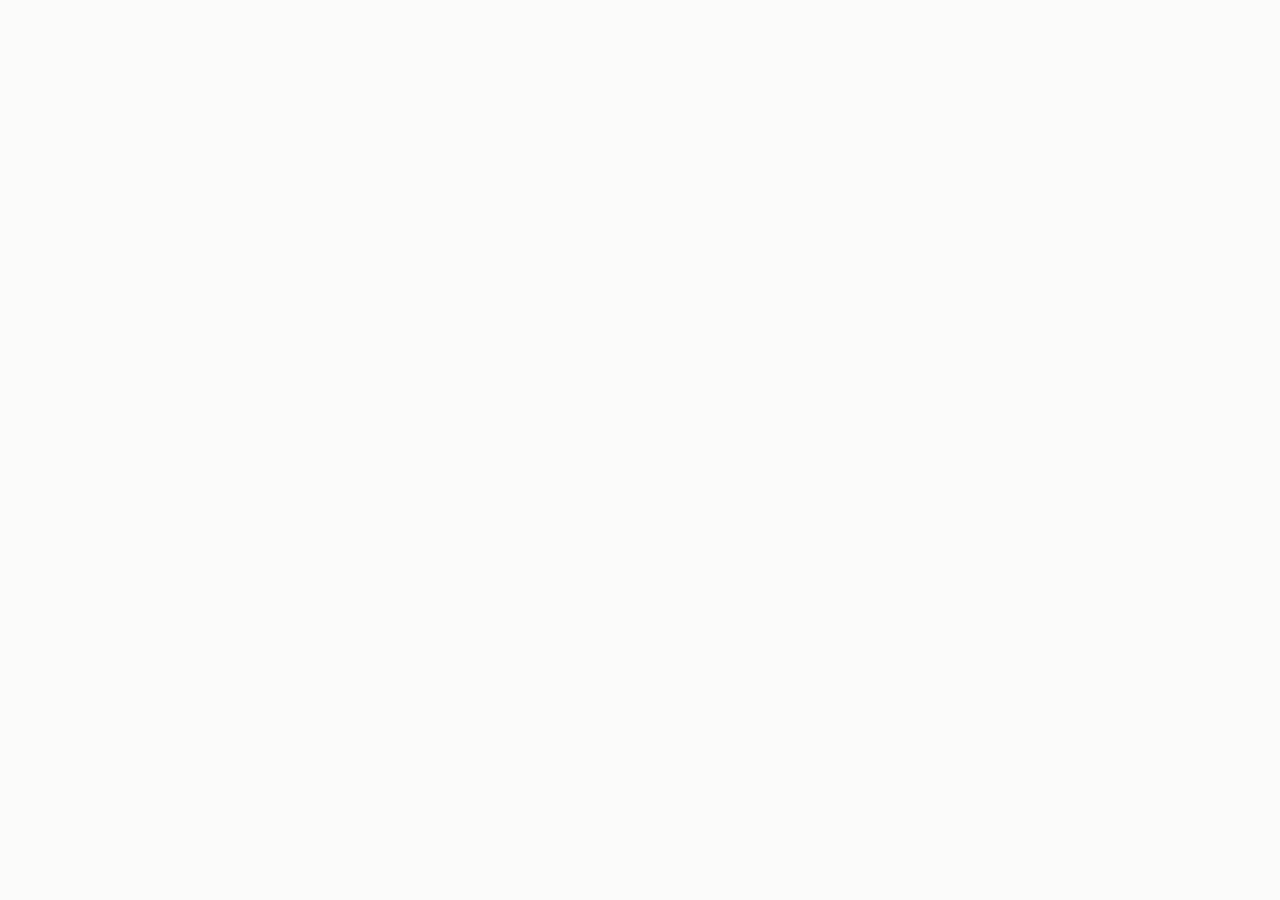
==== work/justride.html @ 70ad72e1 "Add files via upload" ====
<!doctype html>
<html lang="en">
<head>
  <meta charset="utf-8">
  <meta name="viewport" content="width=device-width, initial-scale=1">
  <title>Justride — Case Study · Lander Arregi</title>
  <meta name="description" content="Unifying ticketing, validation and payment flows for a global mobility platform serving 100+ transit agencies.">

  <script>
    (function () {
      var STORAGE_KEY = 'lp-theme';
      var pref = localStorage.getItem(STORAGE_KEY) || 'light';
      if (pref !== 'dark' && pref !== 'light') pref = 'light';
      document.documentElement.setAttribute('data-theme', pref);
      document.documentElement.setAttribute('data-theme-pref', pref);
      window.__applyTheme = function (p) {
        document.documentElement.setAttribute('data-theme', p === 'dark' ? 'dark' : 'light');
        document.documentElement.setAttribute('data-theme-pref', p);
      };
    })();
  </script>

  <link rel="stylesheet" href="../tokens.css">
  <link rel="stylesheet" href="../styles.css">
  <link rel="stylesheet" href="case-study.css">

  <script src="https://unpkg.com/react@18.3.1/umd/react.development.js" integrity="sha384-hD6/rw4ppMLGNu3tX5cjIb+uRZ7UkRJ6BPkLpg4hAu/6onKUg4lLsHAs9EBPT82L" crossorigin="anonymous"></script>
  <script src="https://unpkg.com/react-dom@18.3.1/umd/react-dom.development.js" integrity="sha384-u6aeetuaXnQ38mYT8rp6sbXaQe3NL9t+IBXmnYxwkUI2Hw4bsp2Wvmx4yRQF1uAm" crossorigin="anonymous"></script>
  <script src="https://unpkg.com/@babel/standalone@7.29.0/babel.min.js" integrity="sha384-m08KidiNqLdpJqLq95G/LEi8Qvjl/xUYll3QILypMoQ65QorJ9Lvtp2RXYGBFj1y" crossorigin="anonymous"></script>
</head>
<body>
  <div id="root"></div>

  <script type="text/babel" src="../Chrome.jsx"></script>
  <script type="text/babel" src="case-study.jsx"></script>

  <script type="text/babel" data-presets="react">
    function App() {
      const [themePref, setThemePref] = React.useState(() => {
        const v = localStorage.getItem('lp-theme');
        return v === 'dark' ? 'dark' : 'light';
      });
      const onThemeChange = (pref) => {
        setThemePref(pref);
        localStorage.setItem('lp-theme', pref);
        window.__applyTheme(pref);
      };

      // Reveal-on-scroll
      React.useEffect(() => {
        const els = document.querySelectorAll('.lp-reveal');
        const io = new IntersectionObserver((entries) => {
          entries.forEach((e) => {
            if (e.isIntersecting) { e.target.classList.add('is-in'); io.unobserve(e.target); }
          });
        }, { threshold: 0.08, rootMargin: '0px 0px -60px 0px' });
        els.forEach((el) => io.observe(el));
        return () => io.disconnect();
      }, []);

      return (
        <>
          <Grain />
          <CaseNav theme={themePref} setTheme={onThemeChange} />
          <main>
            <CaseStudy />
          </main>
        </>
      );
    }

    ReactDOM.createRoot(document.getElementById('root')).render(<App />);
  </script>
</body>
</html>
---- tokens.css ----
/* ============================================================
   Lander Arregi — Design Tokens
   colors_and_type.css
   Source: reverse-engineered from larregi.framer.website
   ============================================================ */

/* Typography — Inter as Google Fonts substitute (see README §Type) */
@import url('https://fonts.googleapis.com/css2?family=Inter:wght@400;500;600;700;800&display=swap');

:root {
  /* -------- Color: base palette ---------------------------- */
  --bg:            #FBFBFA;
  --surface:       #FFFFFF;
  --surface-alt:   #F4F5F2;

  --mint:          #1FBF6C;   /* accent — vibrant emerald */
  --mint-soft:     #DFF6E8;
  --mint-ink:      #0E7A45;

  /* Icon-specific pairing — calmer sage badge + deeper green glyph */
  --icon-badge-bg:  #C2DDD0;
  --icon-badge-fg:  #406754;

  --fg:            #403D3D;   /* primary text */
  --fg-1:          #5A5757;
  --fg-2:          #7B7A7A;
  --fg-3:          #A3A3A3;

  --border:        #CACACA;
  --border-strong: #B3B3B3;

  /* -------- Color: semantic ------------------------------- */
  --color-bg:        var(--bg);
  --color-surface:   var(--surface);
  --color-text:      var(--fg);
  --color-text-muted:var(--fg-2);
  --color-text-soft: var(--fg-3);
  --color-accent:    var(--mint);
  --color-accent-ink:var(--mint-ink);
  --color-divider:   var(--border);

  /* -------- Type: family ---------------------------------- */
  --font-sans: 'Inter', system-ui, -apple-system, 'Segoe UI', Helvetica, Arial, sans-serif;
  --font-mono: ui-monospace, 'SF Mono', Menlo, Consolas, monospace;

  /* -------- Type: scale (px) ------------------------------ */
  --fs-display: 80px;
  --fs-h1:      52px;
  --fs-h2:      36px;
  --fs-h3:      22px;
  --fs-lead:    20px;
  --fs-body:    17px;
  --fs-meta:    14px;
  --fs-kicker:  12px;

  /* -------- Type: line-height + tracking ------------------ */
  --lh-display: 1.05;
  --lh-tight:   1.1;
  --lh-snug:    1.25;
  --lh-body:    1.55;
  --tr-display: -0.022em;
  --tr-h:       -0.015em;
  --tr-kicker:  0.12em;

  /* -------- Type: weight ---------------------------------- */
  --fw-regular: 400;
  --fw-medium:  500;
  --fw-semi:    600;
  --fw-bold:    700;
  --fw-black:   800;

  /* -------- Spacing --------------------------------------- */
  --space-1: 4px;
  --space-2: 8px;
  --space-3: 12px;
  --space-4: 16px;
  --space-5: 24px;
  --space-6: 32px;
  --space-7: 48px;
  --space-8: 64px;
  --space-9: 96px;
  --space-10: 128px;
  --space-11: 160px;

  /* -------- Radii ----------------------------------------- */
  --radius-sm:   6px;
  --radius-md:   12px;
  --radius-card: 16px;
  --radius-lg:   24px;
  --radius-pill: 9999px;

  /* -------- Shadows --------------------------------------- */
  --shadow-1:    0 1px 2px rgba(15, 18, 22, 0.04);
  --shadow-2:    0 8px 24px rgba(15, 18, 22, 0.06);
  --shadow-card: 0 12px 40px rgba(15, 18, 22, 0.08);

  /* -------- Motion ---------------------------------------- */
  --ease-out:    cubic-bezier(0.22, 1, 0.36, 1);
  --ease-in-out: cubic-bezier(0.65, 0, 0.35, 1);
  --dur-micro:   160ms;
  --dur-base:    320ms;
  --dur-entry:   600ms;

  /* -------- Layout ---------------------------------------- */
  --content-max: 1200px;
  --content-pad: 80px;

  /* -------- Theme transition ------------------------------ */
  --theme-transition:
    background-color var(--dur-base) var(--ease-out),
    color            var(--dur-base) var(--ease-out),
    border-color     var(--dur-base) var(--ease-out);
}

/* ============================================================
   Dark theme — applied via [data-theme="dark"] on <html>
   Toggle script lives in theme.js (sync, runs before paint).
   ============================================================ */
:root[data-theme="dark"] {
  --bg:            #1A1818;
  --surface:       #221F1F;
  --surface-alt:   #2A2727;

  --mint:          #2BD37A;   /* accent — vibrant on dark */
  --mint-soft:     #14321F;
  --mint-ink:      #7EE7A8;   /* lighter so it reads on dark */

  /* Icon pairing on dark */
  --icon-badge-bg:  #2A4234;
  --icon-badge-fg:  #C2DDD0;

  --fg:            #F2EFEF;
  --fg-1:          #CECBCB;
  --fg-2:          #9A9898;
  --fg-3:          #6F6D6D;

  --border:        #3A3737;
  --border-strong: #4F4C4C;

  --shadow-1:    0 1px 2px rgba(0, 0, 0, 0.4);
  --shadow-2:    0 8px 24px rgba(0, 0, 0, 0.45);
  --shadow-card: 0 12px 40px rgba(0, 0, 0, 0.55);
}

/* Apply transitions to common surfaces so the swap feels alive */
html, body, .la-nav, .la-chip, .la-project__media,
.la-resume-row, .la-image-grid__tile, .la-footer,
.la-ticker, .la-hero__badge {
  transition: var(--theme-transition);
}

/* ============================================================
   Semantic element styles — opt-in via .ds-prose or directly
   ============================================================ */
body {
  background: var(--bg);
  color: var(--fg);
  font-family: var(--font-sans);
  font-size: var(--fs-body);
  line-height: var(--lh-body);
  -webkit-font-smoothing: antialiased;
}

.ds-display {
  font-family: var(--font-sans);
  font-weight: var(--fw-bold);
  font-size: var(--fs-display);
  line-height: var(--lh-display);
  letter-spacing: var(--tr-display);
  color: var(--fg);
}
.ds-h1 {
  font-weight: var(--fw-bold);
  font-size: var(--fs-h1);
  line-height: var(--lh-tight);
  letter-spacing: var(--tr-h);
  color: var(--fg);
}
.ds-h2 {
  font-weight: var(--fw-bold);
  font-size: var(--fs-h2);
  line-height: var(--lh-snug);
  letter-spacing: var(--tr-h);
  color: var(--fg);
}
.ds-h3 {
  font-weight: var(--fw-semi);
  font-size: var(--fs-h3);
  line-height: var(--lh-snug);
  color: var(--fg);
}
.ds-lead {
  font-weight: var(--fw-regular);
  font-size: var(--fs-lead);
  line-height: 1.4;
  color: var(--fg-1);
}
.ds-body {
  font-weight: var(--fw-regular);
  font-size: var(--fs-body);
  line-height: var(--lh-body);
  color: var(--fg-1);
}
.ds-meta {
  font-weight: var(--fw-medium);
  font-size: var(--fs-meta);
  line-height: 1.4;
  color: var(--fg-2);
}
.ds-kicker {
  font-weight: var(--fw-medium);
  font-size: var(--fs-kicker);
  letter-spacing: var(--tr-kicker);
  text-transform: uppercase;
  color: var(--fg-3);
}

/* ============================================================
   Primitive components — pill chip, card frame, divider
   ============================================================ */
.ds-chip {
  display: inline-flex;
  align-items: center;
  height: 32px;
  padding: 0 14px;
  border-radius: var(--radius-pill);
  border: 1px solid var(--border);
  background: transparent;
  color: var(--fg-1);
  font-size: var(--fs-meta);
  font-weight: var(--fw-medium);
}
.ds-chip--solid {
  background: var(--mint);
  border-color: transparent;
  color: var(--fg);
}

.ds-card {
  background: var(--surface);
  border-radius: var(--radius-card);
  box-shadow: var(--shadow-1);
}

.ds-divider {
  height: 1px;
  background: var(--border);
  border: 0;
}

/* ============================================================
   Link defaults — underline on hover, color preserved
   ============================================================ */
.ds-link {
  color: var(--fg);
  text-decoration: none;
  transition: color var(--dur-micro) var(--ease-out);
}
.ds-link:hover { text-decoration: underline; text-underline-offset: 4px; }
.ds-link:active { color: var(--fg-1); }
---- styles.css ----
/* ============================================================
   Lander Arregi — Portfolio Redesign
   Layers on top of tokens.css. Two variants: editorial / bold.
   ============================================================ */

* { box-sizing: border-box; }
html { scroll-behavior: smooth; }
html, body { margin: 0; padding: 0; }

body {
  background: var(--bg);
  color: var(--fg);
  font-family: var(--font-sans);
  font-size: var(--fs-body);
  line-height: var(--lh-body);
  -webkit-font-smoothing: antialiased;
  font-feature-settings: "ss01", "cv11";
  overflow-x: hidden;
}

/* Smooth global theme/variant cross-fade */
body, .lp-nav, .lp-chip, .lp-project__media,
.lp-card, .lp-marquee, .lp-hero, .lp-section,
.lp-footer, .lp-contact, .lp-resume__row, .lp-sticky__panel {
  transition:
    background-color var(--dur-base) var(--ease-out),
    color            var(--dur-base) var(--ease-out),
    border-color     var(--dur-base) var(--ease-out),
    box-shadow       var(--dur-base) var(--ease-out);
}

::selection { background: var(--mint); color: #0b0a0a; }

/* ============================================================
   Grain overlay — fixed, behind nothing
   ============================================================ */
.lp-grain {
  position: fixed; inset: 0; pointer-events: none; z-index: 100;
  opacity: 0.05;
  mix-blend-mode: multiply;
  background-image: var(--grain-bg);
  background-size: 180px 180px;
}
:root[data-theme="dark"] .lp-grain { mix-blend-mode: screen; opacity: 0.07; }

/* ============================================================
   Scroll progress bar (custom)
   ============================================================ */
.lp-progress {
  position: fixed; top: 0; left: 0; right: 0; height: 2px; z-index: 90;
  pointer-events: none;
}
.lp-progress__bar {
  height: 100%; width: 0;
  background: var(--mint);
  transform-origin: left;
  transition: width 80ms linear;
  box-shadow: 0 0 12px color-mix(in srgb, var(--mint) 60%, transparent);
}

/* ============================================================
   Wrap / sections
   ============================================================ */
.lp-wrap { max-width: 1240px; margin: 0 auto; padding: 0 40px; }
@media (max-width: 800px) {
  .lp-wrap { padding: 0 22px; }
  .lp-nav-wrap { padding: 18px 22px; }
}

.lp-section {
  padding: clamp(80px, 12vw, 160px) 0;
  position: relative;
}
.lp-section__head {
  display: flex; align-items: baseline; gap: 18px;
  margin-bottom: clamp(36px, 5vw, 64px);
}
.lp-section__head .lp-kicker { flex: 0 0 auto; }
.lp-section__head .lp-kicker-line {
  flex: 1; height: 1px; background: var(--border); align-self: center;
}
.lp-kicker {
  font-size: 11px; font-weight: 600; letter-spacing: 0.22em;
  text-transform: uppercase; color: var(--fg-3);
  display: inline-flex; align-items: center; gap: 8px;
}
.lp-kicker::before {
  content: ""; width: 6px; height: 6px; border-radius: 9999px;
  background: var(--mint); display: inline-block;
}

/* ============================================================
   Nav — floating pill (default) + flat variant
   ============================================================ */
.lp-nav-wrap {
  position: fixed; top: 0; left: 0; right: 0; z-index: 80;
  padding: 18px 40px;
  pointer-events: none;
}
.lp-nav-wrap > * { pointer-events: auto; }

.lp-nav {
  max-width: 1240px; margin: 0 auto;
  display: flex; justify-content: space-between; align-items: center;
  gap: 16px;
  padding: 10px 12px 10px 22px;
  border-radius: 9999px;
  background: color-mix(in srgb, var(--surface) 72%, transparent);
  backdrop-filter: saturate(180%) blur(20px);
  -webkit-backdrop-filter: saturate(180%) blur(20px);
  border: 1px solid color-mix(in srgb, var(--border) 70%, transparent);
  box-shadow: 0 1px 0 rgba(255,255,255,0.04) inset, var(--shadow-1);
}
:root[data-theme="dark"] .lp-nav {
  background: color-mix(in srgb, #1a1818 65%, transparent);
}

/* Flat variant — full-width bar, hairline */
.lp-nav-wrap[data-style="flat"] { padding: 0; }
.lp-nav-wrap[data-style="flat"] .lp-nav {
  max-width: none; border-radius: 0; border: 0;
  border-bottom: 1px solid var(--border);
  padding: 16px clamp(24px, 6vw, 48px);
  background: color-mix(in srgb, var(--bg) 80%, transparent);
}

.lp-nav__brand {
  font-weight: 700; color: var(--fg); text-decoration: none;
  letter-spacing: -0.01em; font-size: 15px; white-space: nowrap;
  display: inline-flex; align-items: center; gap: 10px;
}
.lp-nav__brand-dot {
  width: 22px; height: 22px; border-radius: 9999px;
  background: var(--mint);
  display: inline-flex; align-items: center; justify-content: center;
  color: #0b0a0a; font-weight: 800; font-size: 11px;
}
.lp-nav__links {
  display: flex; gap: 4px; align-items: center;
  margin-left: auto;
}
.lp-nav__links a {
  font-size: 13px; font-weight: 500; color: var(--fg-1); text-decoration: none;
  padding: 8px 14px; border-radius: 9999px;
  transition: background var(--dur-micro) var(--ease-out), color var(--dur-micro) var(--ease-out);
}
.lp-nav__links a:hover { background: var(--surface-alt); color: var(--fg); }
.lp-nav__links a.lp-nav__ext {
  display: inline-flex; align-items: center; gap: 6px;
}
.lp-nav__links a.lp-nav__ext svg { opacity: 0.7; transition: transform var(--dur-micro) var(--ease-out); }
.lp-nav__links a.lp-nav__ext:hover svg { transform: translate(1px, -1px); opacity: 1; }
.lp-nav__cta {
  display: inline-flex; align-items: center; gap: 8px;
  padding: 9px 14px 9px 16px; border-radius: 9999px;
  background: var(--fg); color: var(--bg);
  font-size: 13px; font-weight: 600; text-decoration: none;
  white-space: nowrap;
  transition: transform var(--dur-micro) var(--ease-out);
}
.lp-nav__cta:hover { transform: translateY(-1px); }
.lp-nav__cta-arrow {
  width: 18px; height: 18px; border-radius: 9999px;
  background: var(--mint); color: #0b0a0a;
  display: inline-flex; align-items: center; justify-content: center;
}

/* Theme toggle — pill switch in nav */
.lp-theme-toggle {
  appearance: none; border: 0; background: transparent; padding: 0; margin: 0;
  cursor: pointer; display: inline-flex; align-items: center;
}
.lp-theme-toggle__track {
  position: relative; width: 46px; height: 26px; border-radius: 9999px;
  background: var(--surface-alt); border: 1px solid var(--border);
  transition: background var(--dur-base) var(--ease-out), border-color var(--dur-base) var(--ease-out);
}
.lp-theme-toggle__thumb {
  position: absolute; top: 2px; left: 2px; width: 20px; height: 20px;
  border-radius: 9999px; background: var(--surface);
  display: inline-flex; align-items: center; justify-content: center;
  color: var(--fg-1);
  box-shadow: 0 1px 2px rgba(0,0,0,0.12);
  transition: left var(--dur-base) var(--ease-out),
              background var(--dur-base) var(--ease-out),
              color var(--dur-base) var(--ease-out);
}
.lp-theme-toggle.is-dark .lp-theme-toggle__thumb {
  left: 22px; background: var(--mint); color: #0b0a0a;
}

/* ============================================================
   Hero
   ============================================================ */
.lp-hero { padding: clamp(160px, 20vw, 240px) 0 clamp(80px, 12vw, 140px); position: relative; overflow: hidden; }

/* Ambient mint blur — soft brand glow behind the hero */
.lp-hero::before,
.lp-hero::after {
  content: "";
  position: absolute;
  border-radius: 9999px;
  pointer-events: none;
  z-index: 0;
  filter: blur(120px);
  opacity: 0.55;
  background: var(--mint);
}
.lp-hero::before {
  width: 460px; height: 460px;
  top: 120px; right: 80px;
  opacity: 0.32;
}
.lp-hero::after {
  width: 340px; height: 340px;
  bottom: 80px; left: 80px;
  opacity: 0.22;
  background: color-mix(in srgb, var(--mint) 80%, white);
}
:root[data-theme="dark"] .lp-hero::before { opacity: 0.22; }
:root[data-theme="dark"] .lp-hero::after  { opacity: 0.18; background: var(--mint); }

.lp-hero .lp-wrap { position: relative; z-index: 1; }
.lp-hero__row {
  display: flex; align-items: center; gap: 16px; flex-wrap: wrap;
  margin-bottom: 56px;
}
.lp-hero__avail {
  display: inline-flex; align-items: center; gap: 10px;
  padding: 8px 14px 8px 12px;
  border-radius: 9999px;
  border: 1px solid var(--border);
  background: color-mix(in srgb, var(--surface) 60%, transparent);
  font-size: 13px; font-weight: 500; color: var(--fg-1);
  white-space: nowrap;
}
.lp-hero__avail-dot {
  width: 16px; height: 16px; border-radius: 9999px;
  background: var(--mint);
  box-shadow: 0 0 0 5px color-mix(in srgb, var(--mint) 20%, transparent);
  animation: lp-pulse 2.4s ease-in-out infinite;
}
@keyframes lp-pulse { 0%,100% { box-shadow: 0 0 0 5px color-mix(in srgb, var(--mint) 20%, transparent); } 50% { box-shadow: 0 0 0 9px color-mix(in srgb, var(--mint) 8%, transparent); } }

.lp-hero__loc {
  display: inline-flex; align-items: center; gap: 14px;
  font-size: 13px; color: var(--fg-2);
}

.lp-hero__display {
  font-weight: 800;
  font-size: clamp(38px, 6.6vw, 104px);
  line-height: 1.04;
  letter-spacing: -0.03em;
  margin: 0;
  max-width: 18ch;
  color: var(--fg);
  text-wrap: balance;
}
.lp-hero__display em {
  font-style: normal;
  color: var(--fg-3);
  font-weight: 800;
}
.lp-hero__display .accent {
  background: linear-gradient(180deg, var(--mint), color-mix(in srgb, var(--mint) 85%, var(--fg)) );
  -webkit-background-clip: text;
  background-clip: text;
  color: transparent;
  font-style: italic;
  font-weight: 800;
}

.lp-hero__sub {
  margin-top: 80px;
  display: grid; grid-template-columns: 1fr auto; gap: 28px; align-items: end;
  border-top: 1px solid var(--border);
  padding-top: 40px;
}
.lp-hero__role {
  display: inline-flex; align-items: center; gap: 14px;
  font-size: 20px; color: var(--fg-1); font-weight: 500;
}
.lp-hero__role-dot {
  width: 36px; height: 36px; border-radius: 9999px;
  background: var(--mint);
  display: inline-flex; align-items: center; justify-content: center;
  color: #0b0a0a;
}
.lp-hero__sub-meta { display: flex; gap: 28px; font-size: 13px; color: var(--fg-2); }
.lp-hero__sub-meta b { color: var(--fg); display: block; font-weight: 600; font-size: 15px; margin-bottom: 2px; }

@media (max-width: 720px) {
  .lp-hero__sub { grid-template-columns: 1fr; }
  .lp-hero__sub-meta { flex-wrap: wrap; gap: 18px; }
}

/* ============================================================
   Bold direction — confident hero with mint block
   ============================================================ */
[data-direction="bold"] .lp-hero {
  padding-bottom: 0;
}
[data-direction="bold"] .lp-hero__display em { color: var(--fg-2); }
[data-direction="bold"] .lp-hero__display .accent {
  background: none;
  -webkit-background-clip: initial;
  background-clip: initial;
  color: var(--mint);
  font-style: normal;
  position: relative;
  display: inline-block;
  padding: 0 8px;
  margin-left: -4px;
  font-style: italic;
}
[data-direction="bold"] .lp-hero__display .accent::before {
  content: ""; position: absolute; inset: 8% -2% 12% -2%;
  background: var(--mint-soft);
  border-radius: 16px;
  z-index: -1;
}

/* ============================================================
   Marquee — secondary tag line under hero (Bold only)
   ============================================================ */
.lp-marquee {
  overflow: hidden;
  padding: 24px 0;
  border-top: 1px solid var(--border);
  border-bottom: 1px solid var(--border);
  background: var(--surface);
  margin-top: 60px;
}
.lp-marquee__track {
  display: inline-flex; gap: 56px; padding-right: 56px;
  animation: lp-marquee 38s linear infinite;
  white-space: nowrap;
}
.lp-marquee__item {
  font-size: clamp(28px, 4.4vw, 56px);
  font-weight: 700; letter-spacing: -0.022em; color: var(--fg);
  display: inline-flex; align-items: center; gap: 56px;
}
.lp-marquee__item svg { color: var(--mint); width: 0.65em; height: 0.65em; }
@keyframes lp-marquee {
  from { transform: translateX(0); }
  to   { transform: translateX(-50%); }
}

/* ============================================================
   Sticky-scroll work showcase (default)
   ============================================================ */
.lp-sticky { position: relative; }
.lp-sticky__grid { display: grid; grid-template-columns: 1fr 1.05fr; gap: 80px; }

.lp-sticky__panel {
  position: sticky; top: 120px;
  height: fit-content;
  padding: 32px 0;
}
.lp-sticky__pill {
  display: inline-flex; align-items: center; gap: 8px;
  padding: 6px 12px; border-radius: 9999px;
  background: var(--surface-alt);
  font-size: 12px; font-weight: 500; color: var(--fg-2);
  border: 1px solid var(--border);
  margin-bottom: 22px;
  white-space: nowrap;
  font-variant-numeric: tabular-nums;
}
.lp-sticky__num { color: var(--mint); font-weight: 700; }
.lp-sticky__title {
  font-weight: 700;
  font-size: clamp(32px, 4.2vw, 56px);
  line-height: 1.05;
  letter-spacing: -0.022em;
  margin: 0 0 18px;
  text-wrap: balance;
  color: var(--fg);
}
.lp-sticky__desc {
  font-size: 17px; color: var(--fg-1); line-height: 1.6;
  max-width: 36ch; margin: 0 0 24px;
}
.lp-sticky__tags { display: flex; flex-wrap: wrap; gap: 6px; margin-bottom: 28px; }
.lp-chip {
  display: inline-flex; align-items: center; height: 28px; padding: 0 12px;
  border-radius: 9999px; border: 1px solid var(--border); background: transparent;
  color: var(--fg-2); font-size: 12px; font-weight: 500;
  white-space: nowrap;
}
[data-direction="bold"] .lp-chip {
  background: var(--mint-soft); border-color: transparent; color: var(--mint-ink);
}
.lp-sticky__cta {
  display: inline-flex; align-items: center; gap: 10px;
  padding: 12px 16px 12px 22px;
  border-radius: 9999px;
  background: var(--fg); color: var(--bg);
  font-size: 14px; font-weight: 600; text-decoration: none;
  white-space: nowrap;
  transition: transform var(--dur-micro) var(--ease-out);
}
.lp-sticky__cta:hover { transform: translateY(-1px); }
.lp-sticky__cta-arrow {
  width: 22px; height: 22px; border-radius: 9999px;
  background: var(--mint); color: #0b0a0a;
  display: inline-flex; align-items: center; justify-content: center;
}

.lp-sticky__media { display: flex; flex-direction: column; gap: 80px; }
.lp-sticky__shot {
  width: 100%;
  aspect-ratio: 4/3;
  border-radius: 28px;
  overflow: hidden;
  background: var(--surface-alt);
  position: relative;
}
.lp-sticky__shot img {
  width: 100%; height: 100%; object-fit: cover; display: block;
  transition: transform 800ms var(--ease-out), filter 600ms var(--ease-out);
}
.lp-sticky__shot:hover img { transform: scale(1.03); }
.lp-sticky__shot::after {
  content: ""; position: absolute; inset: 0; border-radius: inherit;
  box-shadow: 0 0 0 1px color-mix(in srgb, var(--border) 50%, transparent) inset;
  pointer-events: none;
}
[data-direction="bold"] .lp-sticky__shot:nth-child(odd) {
  background: var(--mint-soft);
}
[data-direction="bold"] .lp-sticky__shot:nth-child(odd) img {
  mix-blend-mode: multiply;
}

@media (max-width: 900px) {
  .lp-sticky__grid { grid-template-columns: 1fr; gap: 40px; }
  .lp-sticky__panel { position: static; padding: 0; }
}

/* ============================================================
   Alternating rows (project layout variant)
   ============================================================ */
.lp-projects { display: flex; flex-direction: column; gap: 120px; }
.lp-project { display: grid; grid-template-columns: 1fr 1.4fr; gap: 56px; align-items: center; }
.lp-project--flip { grid-template-columns: 1.4fr 1fr; }
.lp-project--flip .lp-project__meta { order: 2; }
.lp-project--flip .lp-project__media { order: 1; }
.lp-project__kicker { font-size: 11px; font-weight: 600; letter-spacing: 0.22em; text-transform: uppercase; color: var(--fg-3); margin-bottom: 16px; }
.lp-project__headline { font-weight: 700; font-size: clamp(28px, 3.6vw, 48px); line-height: 1.05; letter-spacing: -0.022em; margin: 0 0 22px; }
.lp-project__tags { display: flex; flex-wrap: wrap; gap: 6px; margin-bottom: 24px; }
.lp-project__media {
  display: block; border-radius: 28px; overflow: hidden;
  background: var(--surface-alt); aspect-ratio: 4/3;
  position: relative;
}
.lp-project__media img { width: 100%; height: 100%; object-fit: cover; display: block; transition: transform 600ms var(--ease-out); }
.lp-project__media:hover img { transform: scale(1.04); }
@media (max-width: 800px) {
  .lp-project, .lp-project--flip { grid-template-columns: 1fr; gap: 22px; }
}

/* ============================================================
   Grid layout (project layout variant)
   ============================================================ */
.lp-grid {
  display: grid; grid-template-columns: 1fr 1fr;
  gap: 40px;
}
.lp-grid__card {
  display: block; text-decoration: none; color: inherit;
}
.lp-grid__shot {
  width: 100%; aspect-ratio: 4/3; border-radius: 24px;
  overflow: hidden; background: var(--surface-alt);
  margin-bottom: 22px; position: relative;
}
.lp-grid__shot img {
  width: 100%; height: 100%; object-fit: cover; display: block;
  transition: transform 600ms var(--ease-out);
}
.lp-grid__card:hover .lp-grid__shot img { transform: scale(1.04); }
.lp-grid__title { font-weight: 700; font-size: clamp(22px, 2.4vw, 32px); line-height: 1.1; letter-spacing: -0.018em; margin: 0 0 8px; text-wrap: balance; }
.lp-grid__kicker { font-size: 11px; font-weight: 600; letter-spacing: 0.22em; text-transform: uppercase; color: var(--fg-3); margin-bottom: 10px; }
.lp-grid__tags { display: flex; flex-wrap: wrap; gap: 6px; margin-top: 14px; }
@media (max-width: 800px) {
  .lp-grid { grid-template-columns: 1fr; gap: 40px; }
}

/* ============================================================
   Inline hover-image link (used in About copy)
   ============================================================ */
.lp-hoverlink {
  position: relative;
  font-weight: 700;
  color: var(--mint-ink);
  text-decoration: none;
  background-image: linear-gradient(currentColor, currentColor);
  background-size: 100% 2px;
  background-repeat: no-repeat;
  background-position: 0 92%;
  padding-bottom: 1px;
  cursor: pointer;
  transition: color var(--dur-micro) var(--ease-out),
              background-size var(--dur-micro) var(--ease-out);
}
.lp-hoverlink:hover {
  color: var(--fg);
  background-size: 100% 3px;
}
:root[data-theme="dark"] .lp-hoverlink { color: var(--mint); }
:root[data-theme="dark"] .lp-hoverlink:hover { color: var(--mint-soft); }

.lp-hoverlink__preview {
  position: fixed;
  top: 0; left: 0;
  width: 320px;
  height: 220px;
  border-radius: 18px;
  overflow: hidden;
  background: var(--surface-alt);
  pointer-events: none;
  z-index: 200;
  opacity: 0;
  filter: drop-shadow(0 18px 48px rgba(15, 18, 22, 0.28));
  transition: opacity 220ms var(--ease-out);
  will-change: transform, opacity;
}
.lp-hoverlink__preview img {
  width: 100%; height: 100%; object-fit: cover; display: block;
  transition: transform 700ms var(--ease-out);
}
.lp-hoverlink__preview.is-on { opacity: 1; }
.lp-hoverlink__preview.is-on img { transform: scale(1.04); }

@media (max-width: 720px) {
  .lp-hoverlink__preview { display: none; }
}

/* ============================================================
   About — personal section
   ============================================================ */
.lp-about__grid {
  display: grid;
  grid-template-columns: 1.35fr 1fr;
  gap: clamp(40px, 6vw, 96px);
  align-items: start;
}
.lp-about__h {
  font-weight: 700;
  font-size: clamp(28px, 3.6vw, 48px);
  line-height: 1.08;
  letter-spacing: -0.022em;
  margin: 0 0 28px;
  text-wrap: balance;
  color: var(--fg);
  max-width: 22ch;
}
[data-direction="bold"] .lp-about__h::first-line {
  /* keep the rhythm consistent across variants */
}
.lp-about__body p {
  font-size: clamp(16px, 1.25vw, 18px);
  line-height: 1.65;
  color: var(--fg-1);
  margin: 0 0 18px;
  max-width: 56ch;
}
.lp-about__body p:last-child { margin-bottom: 0; }

.lp-about__meta {
  margin-top: 36px;
  display: grid;
  grid-template-columns: 1fr 1fr;
  gap: 18px 32px;
  padding-top: 28px;
  border-top: 1px solid var(--border);
  max-width: 560px;
}
.lp-about__meta-item { display: flex; flex-direction: column; gap: 4px; }
.lp-about__meta-k {
  font-size: 11px; font-weight: 600; letter-spacing: 0.18em;
  text-transform: uppercase; color: var(--fg-3);
}
.lp-about__meta-v {
  font-size: 15px; color: var(--fg); font-weight: 500;
  letter-spacing: -0.01em;
}

/* Portrait column */
.lp-about__portrait {
  position: sticky; top: 110px;
  display: flex; flex-direction: column; align-items: stretch;
  position: relative;
}
.lp-about__portrait-frame {
  position: relative;
  border-radius: 28px;
  overflow: hidden;
  background: var(--mint-soft);
  aspect-ratio: 4/5;
}
.lp-about__portrait-frame::before {
  /* Soft mint blob behind portrait — design system motif */
  content: "";
  position: absolute;
  inset: 8% 6% 14% 6%;
  border-radius: 24px;
  background: var(--mint);
  z-index: 0;
}
.lp-about__portrait-frame img {
  position: relative; z-index: 1;
  width: 100%; height: 100%; object-fit: cover; display: block;
}
.lp-about__portrait-frame::after {
  content: ""; position: absolute; inset: 0; border-radius: inherit;
  box-shadow: 0 0 0 1px color-mix(in srgb, var(--border) 60%, transparent) inset;
  pointer-events: none; z-index: 2;
}

/* Rotating multilingual hello sticker */
.lp-about__sticker {
  position: absolute;
  right: -22px; bottom: -22px;
  width: 132px; height: 132px;
  border-radius: 9999px;
  background: var(--fg); color: var(--bg);
  display: flex; align-items: center; justify-content: center;
  font-size: 11px; font-weight: 600; letter-spacing: 0.18em;
  text-transform: uppercase;
  overflow: hidden;
  box-shadow: var(--shadow-2);
}
.lp-about__sticker span {
  position: absolute;
  inset: 0;
  display: flex; align-items: flex-start; justify-content: center;
  padding-top: 12px;
  transform-origin: 50% 66px;
  animation: lp-sticker-rot 18s linear infinite;
}
.lp-about__sticker span:nth-child(1) { animation-delay: -0s; }
.lp-about__sticker span:nth-child(2) { animation-delay: -4.5s; }
.lp-about__sticker span:nth-child(3) { animation-delay: -9s; }
.lp-about__sticker span:nth-child(4) { animation-delay: -13.5s; }
@keyframes lp-sticker-rot {
  from { transform: rotate(0deg); }
  to   { transform: rotate(360deg); }
}
[data-direction="bold"] .lp-about__sticker {
  background: var(--mint); color: #0b0a0a;
}

/* Currently strip */
.lp-about__currently {
  margin-top: clamp(60px, 8vw, 96px);
  padding: 32px 0 0;
  border-top: 1px solid var(--border);
  display: grid; grid-template-columns: minmax(140px, 180px) 1fr; gap: 32px;
  align-items: start;
}
.lp-about__currently .lp-kicker { padding-top: 4px; }
.lp-about__cur-list {
  list-style: none; padding: 0; margin: 0;
  display: grid; grid-template-columns: repeat(4, 1fr); gap: 24px;
}
.lp-about__cur-list li {
  display: flex; flex-direction: column; gap: 6px;
  padding-top: 14px;
  border-top: 1px solid var(--border);
}
.lp-about__cur-list li b {
  font-size: 11px; font-weight: 600; letter-spacing: 0.18em;
  text-transform: uppercase; color: var(--fg-3);
}
.lp-about__cur-list li span {
  font-size: 16px; color: var(--fg); font-weight: 500;
  letter-spacing: -0.01em; line-height: 1.4;
}

/* Off the clock — hobby photo grid */
.lp-about__hobbies { margin-top: clamp(80px, 10vw, 140px); }
.lp-about__photos {
  display: grid;
  grid-template-columns: repeat(12, 1fr);
  grid-auto-rows: 180px;
  gap: 16px;
}
.lp-about__photo {
  position: relative;
  margin: 0;
  border-radius: 18px;
  overflow: hidden;
  background: var(--surface-alt);
  grid-column: span 4;
  grid-row: span 2;
}
.lp-about__photo--tall { grid-column: span 4; grid-row: span 3; }
.lp-about__photo--wide { grid-column: span 8; grid-row: span 2; }
.lp-about__photo img {
  width: 100%; height: 100%; object-fit: cover; display: block;
  transition: transform 700ms var(--ease-out);
}
.lp-about__photo:hover img { transform: scale(1.04); }
.lp-about__photo figcaption {
  position: absolute; left: 12px; bottom: 12px;
  padding: 6px 12px;
  border-radius: 9999px;
  background: color-mix(in srgb, var(--bg) 84%, transparent);
  backdrop-filter: blur(8px);
  font-size: 11px; font-weight: 600; letter-spacing: 0.14em;
  text-transform: uppercase; color: var(--fg-1);
  border: 1px solid color-mix(in srgb, var(--border) 60%, transparent);
}

@media (max-width: 900px) {
  .lp-about__grid { grid-template-columns: 1fr; gap: 48px; }
  .lp-about__portrait { position: static; max-width: 420px; }
  .lp-about__meta { grid-template-columns: 1fr 1fr; max-width: none; }
  .lp-about__currently { grid-template-columns: 1fr; gap: 16px; }
  .lp-about__cur-list { grid-template-columns: 1fr 1fr; gap: 18px; }
  .lp-about__photos { grid-auto-rows: 140px; gap: 12px; }
  .lp-about__photo,
  .lp-about__photo--tall,
  .lp-about__photo--wide { grid-column: span 6; grid-row: span 2; }
}
@media (max-width: 560px) {
  .lp-about__cur-list { grid-template-columns: 1fr; }
  .lp-about__photo,
  .lp-about__photo--tall,
  .lp-about__photo--wide { grid-column: span 12; grid-row: span 2; }
}

/* Instagram CTA under the hobby photos */
.lp-about__cta {
  margin-top: clamp(40px, 5vw, 64px);
  display: flex; justify-content: center;
}
.lp-about__ig {
  display: inline-flex; align-items: center; gap: 14px;
  padding: 14px 22px 14px 18px;
  border-radius: 9999px;
  background: var(--fg); color: var(--bg);
  font-size: 15px; font-weight: 600; text-decoration: none;
  letter-spacing: -0.005em;
  white-space: nowrap;
  transition: transform var(--dur-micro) var(--ease-out),
              background var(--dur-micro) var(--ease-out);
}
.lp-about__ig:hover { transform: translateY(-2px); }
.lp-about__ig-icon {
  width: 32px; height: 32px; border-radius: 9999px;
  background: var(--mint); color: #0b0a0a;
  display: inline-flex; align-items: center; justify-content: center;
}
.lp-about__ig-arrow {
  width: 22px; height: 22px; border-radius: 9999px;
  background: color-mix(in srgb, var(--bg) 18%, transparent);
  display: inline-flex; align-items: center; justify-content: center;
  transition: transform var(--dur-micro) var(--ease-out);
}
.lp-about__ig:hover .lp-about__ig-arrow { transform: translate(2px, -2px); }
[data-direction="bold"] .lp-about__ig-icon { background: var(--mint); }

/* Ambient mint blur behind experience + skills sections */
#experience,
#skills { position: relative; overflow: hidden; }
#experience::before,
#skills::after {
  content: "";
  position: absolute;
  border-radius: 9999px;
  pointer-events: none;
  z-index: 0;
  filter: blur(140px);
  background: var(--mint);
  opacity: 0.18;
}
#experience::before {
  width: 380px; height: 380px;
  top: 140px; left: 140px;
}
#skills::after {
  width: 440px; height: 440px;
  bottom: 120px; right: 120px;
  opacity: 0.22;
  background: color-mix(in srgb, var(--mint) 90%, white);
}
:root[data-theme="dark"] #experience::before,
:root[data-theme="dark"] #skills::after { opacity: 0.14; background: var(--mint); }

#experience .lp-wrap,
#skills .lp-wrap { position: relative; z-index: 1; }

/* ============================================================
   Resume rows
   ============================================================ */
.lp-resume { display: flex; flex-direction: column; }
.lp-resume__row {
  display: grid; grid-template-columns: 0.45fr 1.4fr 1fr 0.6fr; gap: 28px;
  padding: 28px 8px;
  border-top: 1px solid var(--border);
  align-items: baseline;
  position: relative;
  transition: background var(--dur-micro) var(--ease-out), padding var(--dur-base) var(--ease-out);
  border-radius: 0;
}
.lp-resume__row:last-child { border-bottom: 1px solid var(--border); }
.lp-resume__row:hover {
  background: var(--surface);
  padding-left: 22px; padding-right: 22px;
  border-radius: 18px;
  border-color: transparent;
}
.lp-resume__row:hover + .lp-resume__row { border-top-color: transparent; }
.lp-resume__year { font-size: 13px; color: var(--fg-3); font-variant-numeric: tabular-nums; letter-spacing: 0.04em; }
.lp-resume__co { font-size: 22px; font-weight: 600; color: var(--fg); letter-spacing: -0.012em; }
.lp-resume__role { font-size: 15px; color: var(--fg-1); }
.lp-resume__place { font-size: 13px; color: var(--fg-2); text-align: right; }
@media (max-width: 800px) {
  .lp-resume__row { grid-template-columns: 1fr; gap: 4px; padding: 22px 0; }
  .lp-resume__place { text-align: left; }
  .lp-resume__row:hover { padding: 22px 14px; }
}

/* ============================================================
   Skills — chip grid + soft type
   ============================================================ */
.lp-skills {
  display: grid; grid-template-columns: 1fr 1fr; gap: 40px 80px;
  align-items: start;
}
.lp-skills__group h4 {
  font-size: 13px; color: var(--fg-2); font-weight: 600;
  letter-spacing: 0.08em; text-transform: uppercase;
  margin: 0 0 18px;
}
.lp-skills__list { list-style: none; padding: 0; margin: 0; display: flex; flex-direction: column; }
.lp-skills__list li {
  font-size: clamp(18px, 1.9vw, 24px);
  font-weight: 500; color: var(--fg);
  padding: 14px 0;
  border-top: 1px solid var(--border);
  display: flex; align-items: center; justify-content: space-between;
  letter-spacing: -0.01em;
}
.lp-skills__list li:first-child { border-top: 0; padding-top: 4px; }
.lp-skills__list li span:last-child {
  font-size: 11px; font-weight: 600; letter-spacing: 0.18em; text-transform: uppercase;
  color: var(--fg-3);
}
[data-direction="bold"] .lp-skills__list li span:last-child {
  color: var(--mint-ink);
}
@media (max-width: 800px) {
  .lp-skills { grid-template-columns: 1fr; gap: 32px; }
}

/* ============================================================
   Contact CTA — bold mint block (Bold) / quiet (Editorial)
   ============================================================ */
.lp-contact {
  margin: clamp(60px, 8vw, 100px) 0 0;
  border-radius: 32px;
  padding: clamp(60px, 8vw, 120px) clamp(32px, 5vw, 80px);
  background: var(--surface);
  border: 1px solid var(--border);
  position: relative;
  overflow: hidden;
}
[data-direction="bold"] .lp-contact {
  background: var(--mint);
  border-color: transparent;
  color: #0b0a0a;
}
[data-direction="bold"] .lp-contact .lp-kicker { color: rgba(11,10,10,0.6); }
[data-direction="bold"] .lp-contact .lp-kicker::before { background: #0b0a0a; }

.lp-contact__inner { max-width: 880px; }
.lp-contact__h {
  font-weight: 800;
  font-size: clamp(40px, 7vw, 96px);
  line-height: 0.98;
  letter-spacing: -0.03em;
  margin: 24px 0 36px;
  text-wrap: balance;
}
[data-direction="bold"] .lp-contact__h { color: #0b0a0a; }
.lp-contact__row {
  display: flex; flex-wrap: wrap; gap: 14px; align-items: center;
}
.lp-contact__btn {
  display: inline-flex; align-items: center; gap: 12px;
  padding: 16px 22px 16px 26px;
  border-radius: 9999px;
  background: var(--fg); color: var(--bg);
  font-size: 16px; font-weight: 600; text-decoration: none;
  white-space: nowrap;
  transition: transform var(--dur-micro) var(--ease-out);
}
[data-direction="bold"] .lp-contact__btn { background: #0b0a0a; color: #fff; }
.lp-contact__btn:hover { transform: translateY(-2px); }
.lp-contact__btn-arrow {
  width: 26px; height: 26px; border-radius: 9999px;
  background: var(--mint); color: #0b0a0a;
  display: inline-flex; align-items: center; justify-content: center;
}
[data-direction="bold"] .lp-contact__btn-arrow { background: #fff; }
.lp-contact__ghost {
  display: inline-flex; align-items: center; gap: 10px;
  padding: 16px 22px; border-radius: 9999px;
  font-size: 16px; font-weight: 600;
  color: inherit; text-decoration: none;
  border: 1px solid currentColor;
  white-space: nowrap;
  opacity: 0.85;
  transition: opacity var(--dur-micro) var(--ease-out);
}
.lp-contact__ghost:hover { opacity: 1; }

.lp-contact__decor {
  position: absolute; right: -80px; bottom: -80px; width: 320px; height: 320px;
  border-radius: 9999px;
  background: radial-gradient(circle, color-mix(in srgb, var(--mint) 30%, transparent), transparent 65%);
  pointer-events: none;
}
[data-direction="bold"] .lp-contact__decor {
  background: radial-gradient(circle, rgba(255,255,255,0.4), transparent 65%);
}

/* ============================================================
   Footer
   ============================================================ */
.lp-footer { padding: 64px 0 32px; }
.lp-footer__wordmark {
  font-weight: 800;
  font-size: clamp(72px, 16vw, 240px);
  line-height: 0.85; letter-spacing: -0.05em;
  margin: 0 0 40px;
  background: linear-gradient(180deg, var(--fg) 60%, var(--fg-3));
  -webkit-background-clip: text; background-clip: text;
  color: transparent;
  text-wrap: balance;
}
.lp-footer__row {
  display: grid; grid-template-columns: 1.4fr 1fr 1fr 0.8fr; gap: 32px;
  padding-top: 32px; border-top: 1px solid var(--border);
}
.lp-footer__col h5 {
  font-size: 11px; font-weight: 600; letter-spacing: 0.22em;
  text-transform: uppercase; color: var(--fg-3); margin: 0 0 14px;
}
.lp-footer__col a, .lp-footer__col p {
  display: block; font-size: 14px; color: var(--fg-1); text-decoration: none;
  margin: 0 0 8px; line-height: 1.5;
}
.lp-footer__col a:hover { color: var(--fg); text-decoration: underline; text-underline-offset: 4px; }
.lp-footer__base {
  margin-top: 48px;
  display: flex; justify-content: space-between; align-items: center;
  font-size: 12px; color: var(--fg-3); letter-spacing: 0.04em;
}
@media (max-width: 800px) {
  .lp-footer__row { grid-template-columns: 1fr 1fr; gap: 28px; }
  .lp-footer__base { flex-direction: column; gap: 12px; align-items: flex-start; }
}

/* ============================================================
   Reveal on scroll
   ============================================================ */
.lp-reveal {
  opacity: 0;
  transform: translateY(24px);
  transition: opacity 700ms var(--ease-out), transform 700ms var(--ease-out);
  will-change: opacity, transform;
}
.lp-reveal.is-in {
  opacity: 1; transform: none;
}
.lp-reveal[data-delay="1"] { transition-delay: 80ms; }
.lp-reveal[data-delay="2"] { transition-delay: 160ms; }
.lp-reveal[data-delay="3"] { transition-delay: 240ms; }

/* ============================================================
   Footnote: floating direction badge bottom-right
   ============================================================ */
.lp-edge-info {
  position: fixed; right: 16px; bottom: 16px; z-index: 70;
  display: inline-flex; align-items: center; gap: 8px;
  padding: 8px 14px;
  border-radius: 9999px;
  background: color-mix(in srgb, var(--surface) 80%, transparent);
  backdrop-filter: blur(12px);
  border: 1px solid var(--border);
  font-size: 12px; color: var(--fg-2); font-weight: 500;
  font-variant-numeric: tabular-nums;
}
.lp-edge-info b { color: var(--fg); font-weight: 600; }
---- work/case-study.css ----
/* ============================================================
   Case study — page-specific styles
   Layered on top of tokens.css + styles.css.
   ============================================================ */

/* Hide the homepage's default nav-wrap style — we use our own */
.cs-nav-wrap {
  position: fixed; top: 0; left: 0; right: 0; z-index: 80;
  padding: 18px 40px;
  pointer-events: none;
}
.cs-nav-wrap > * { pointer-events: auto; }
.cs-nav {
  max-width: 1240px; margin: 0 auto;
  display: flex; justify-content: space-between; align-items: center;
  gap: 16px;
  padding: 10px 12px 10px 22px;
  border-radius: 9999px;
  background: color-mix(in srgb, var(--surface) 72%, transparent);
  backdrop-filter: saturate(180%) blur(20px);
  -webkit-backdrop-filter: saturate(180%) blur(20px);
  border: 1px solid color-mix(in srgb, var(--border) 70%, transparent);
  box-shadow: 0 1px 0 rgba(255,255,255,0.04) inset, var(--shadow-1);
}
:root[data-theme="dark"] .cs-nav {
  background: color-mix(in srgb, #1a1818 65%, transparent);
}
.cs-nav__brand {
  font-weight: 700; color: var(--fg); text-decoration: none;
  letter-spacing: -0.01em; font-size: 15px;
  display: inline-flex; align-items: center; gap: 10px;
}
.cs-nav__brand-dot {
  width: 22px; height: 22px; border-radius: 9999px;
  background: var(--mint);
  display: inline-flex; align-items: center; justify-content: center;
  color: #0b0a0a; font-weight: 800; font-size: 11px;
}
.cs-nav__back {
  display: inline-flex; align-items: center; gap: 8px;
  font-size: 13px; font-weight: 500; color: var(--fg-1); text-decoration: none;
  padding: 8px 14px 8px 12px; border-radius: 9999px;
  background: var(--surface-alt);
  border: 1px solid var(--border);
  transition: transform var(--dur-micro) var(--ease-out),
              background var(--dur-micro) var(--ease-out);
}
.cs-nav__back:hover { background: var(--surface); transform: translateY(-1px); color: var(--fg); }
.cs-nav__back-arrow {
  display: inline-flex; align-items: center; justify-content: center;
  transform: rotate(180deg);
  line-height: 0;
}
.cs-nav__back-arrow svg { display: block; }

/* ============================================================
   Page layout — sticky side index + content
   ============================================================ */
.cs-shell {
  display: grid;
  grid-template-columns: 220px minmax(0, 1fr);
  gap: 64px;
  max-width: 1240px;
  margin: 0 auto;
  padding: 140px 40px 120px;
}
.cs-content { min-width: 0; }
@media (max-width: 1000px) {
  .cs-shell { grid-template-columns: 1fr; gap: 24px; padding-top: 120px; }
}
@media (max-width: 800px) {
  .cs-shell { padding-left: 22px; padding-right: 22px; }
}

/* ============================================================
   Sticky side index
   ============================================================ */
.cs-index {
  position: sticky; top: 110px;
  align-self: start;
  font-size: 13px;
  display: flex; flex-direction: column;
  gap: 0;
  padding-left: 4px;
}
.cs-index__kicker {
  font-size: 11px; font-weight: 600; letter-spacing: 0.22em;
  text-transform: uppercase; color: var(--fg-3);
  margin-bottom: 18px;
}
.cs-index__list { list-style: none; padding: 0; margin: 0; }
.cs-index__item {
  position: relative;
  display: block;
  padding: 10px 0 10px 22px;
  text-decoration: none;
  color: var(--fg-2);
  font-weight: 500;
  letter-spacing: -0.005em;
  line-height: 1.3;
  border-left: 1px solid var(--border);
  margin-left: 4px;
  transition: color var(--dur-micro) var(--ease-out);
}
.cs-index__item:hover { color: var(--fg); }
.cs-index__item.is-active {
  color: var(--fg); font-weight: 600;
}
.cs-index__item.is-active::before {
  content: ""; position: absolute;
  left: -1px; top: 50%; transform: translateY(-50%);
  width: 3px; height: 22px; border-radius: 9999px;
  background: var(--mint);
}
.cs-index__num {
  font-size: 10px; color: var(--fg-3);
  font-variant-numeric: tabular-nums; letter-spacing: 0.12em;
  margin-right: 8px;
}
.cs-index__item.is-active .cs-index__num { color: var(--mint-ink); }
:root[data-theme="dark"] .cs-index__item.is-active .cs-index__num { color: var(--mint); }

@media (max-width: 1000px) {
  .cs-index {
    position: sticky; top: 78px; z-index: 50;
    flex-direction: row; gap: 4px; overflow-x: auto;
    padding: 12px 4px;
    margin: 0 -22px;
    background: color-mix(in srgb, var(--bg) 86%, transparent);
    backdrop-filter: blur(14px);
    border-bottom: 1px solid var(--border);
  }
  .cs-index__kicker { display: none; }
  .cs-index__list { display: flex; gap: 4px; padding: 0 22px; }
  .cs-index__item {
    white-space: nowrap;
    padding: 8px 14px; border-left: 0;
    border-radius: 9999px;
    background: var(--surface-alt);
  }
  .cs-index__item.is-active { background: var(--fg); color: var(--bg); }
  .cs-index__item.is-active::before { display: none; }
  .cs-index__item.is-active .cs-index__num { color: rgba(255,255,255,0.5); }
  .cs-index__num { margin-right: 4px; }
}

/* ============================================================
   Section scaffolding
   ============================================================ */
.cs-section {
  padding: clamp(40px, 6vw, 80px) 0;
  scroll-margin-top: 110px;
}
.cs-section + .cs-section { border-top: 1px solid var(--border); }
.cs-section__kicker {
  display: inline-flex; align-items: center; gap: 10px;
  font-size: 11px; font-weight: 600; letter-spacing: 0.22em;
  text-transform: uppercase; color: var(--fg-3);
  margin: 0 0 22px;
}
.cs-section__kicker::before {
  content: ""; width: 6px; height: 6px; border-radius: 9999px;
  background: var(--mint);
}
.cs-section__h {
  font-weight: 700;
  font-size: clamp(28px, 3.8vw, 48px);
  line-height: 1.06;
  letter-spacing: -0.022em;
  margin: 0 0 24px;
  text-wrap: balance;
  max-width: 22ch;
}
.cs-section__lede {
  font-size: clamp(17px, 1.4vw, 20px);
  line-height: 1.55;
  color: var(--fg-1);
  margin: 0 0 32px;
  max-width: 62ch;
}

/* ============================================================
   Hero
   ============================================================ */
.cs-hero {
  position: relative;
  padding: 0 0 clamp(40px, 6vw, 64px);
  overflow: visible;
}
.cs-hero__breadcrumb {
  display: flex; align-items: center; gap: 10px;
  font-size: 12px; color: var(--fg-3);
  letter-spacing: 0.04em;
  margin-bottom: 28px;
}
.cs-hero__breadcrumb a { color: inherit; text-decoration: none; }
.cs-hero__breadcrumb a:hover { color: var(--fg); }
.cs-hero__breadcrumb svg { opacity: 0.5; }

.cs-hero__title {
  font-weight: 800;
  font-size: clamp(36px, 5.2vw, 76px);
  line-height: 1.02;
  letter-spacing: -0.03em;
  margin: 0 0 28px;
  text-wrap: balance;
  max-width: 18ch;
}
.cs-hero__title em {
  font-style: normal;
  color: var(--mint-ink);
}
:root[data-theme="dark"] .cs-hero__title em { color: var(--mint); }

.cs-hero__sub {
  font-size: clamp(17px, 1.4vw, 20px);
  line-height: 1.55;
  color: var(--fg-1);
  max-width: 62ch;
  margin: 0 0 44px;
}

.cs-hero__meta {
  display: grid;
  grid-template-columns: repeat(4, 1fr);
  gap: 24px;
  padding: 24px 0 36px;
  border-top: 1px solid var(--border);
  border-bottom: 1px solid var(--border);
}
.cs-hero__meta-k {
  font-size: 11px; font-weight: 600; letter-spacing: 0.18em;
  text-transform: uppercase; color: var(--fg-3);
  display: block; margin-bottom: 6px;
}
.cs-hero__meta-v {
  font-size: 15px; color: var(--fg); font-weight: 500;
}
.cs-hero__cover {
  margin-top: 32px;
  border-radius: 24px;
  overflow: hidden;
  background: var(--surface-alt);
  aspect-ratio: 16/10;
  position: relative;
}
.cs-hero__cover img {
  width: 100%; height: 100%; object-fit: cover; display: block;
}
.cs-hero__cover::after {
  content: ""; position: absolute; inset: 0; border-radius: inherit;
  box-shadow: 0 0 0 1px color-mix(in srgb, var(--border) 60%, transparent) inset;
  pointer-events: none;
}

@media (max-width: 720px) {
  .cs-hero__meta { grid-template-columns: 1fr 1fr; }
}

/* ============================================================
   Body copy (used in Context section)
   ============================================================ */
.cs-prose {
  display: grid;
  grid-template-columns: 1fr 1fr;
  gap: 48px;
  align-items: start;
}
.cs-prose p {
  font-size: 17px;
  line-height: 1.65;
  color: var(--fg-1);
  margin: 0 0 18px;
  max-width: 50ch;
}
.cs-prose p:last-child { margin-bottom: 0; }
.cs-stats {
  display: grid; grid-template-columns: 1fr 1fr; gap: 1px;
  background: var(--border);
  border: 1px solid var(--border);
  border-radius: 18px; overflow: hidden;
}
.cs-stat {
  padding: 24px;
  background: var(--surface);
  display: flex; flex-direction: column; gap: 6px;
}
.cs-stat__v {
  font-size: clamp(32px, 3vw, 44px);
  font-weight: 700;
  letter-spacing: -0.02em;
  color: var(--fg);
  line-height: 1;
}
.cs-stat__k {
  font-size: 12px; color: var(--fg-2);
  line-height: 1.4;
}
@media (max-width: 800px) {
  .cs-prose { grid-template-columns: 1fr; gap: 32px; }
}

/* ============================================================
   Process — phase cards
   ============================================================ */
.cs-phases {
  display: grid; grid-template-columns: 1fr 1fr; gap: 16px;
}
.cs-phase {
  padding: 28px 28px 32px;
  background: var(--surface);
  border: 1px solid var(--border);
  border-radius: 20px;
  position: relative;
  overflow: hidden;
  transition: transform var(--dur-micro) var(--ease-out),
              border-color var(--dur-micro) var(--ease-out);
}
.cs-phase:hover { transform: translateY(-3px); border-color: color-mix(in srgb, var(--mint) 40%, var(--border)); }
.cs-phase__n {
  font-size: 11px; font-weight: 600; letter-spacing: 0.22em;
  text-transform: uppercase; color: var(--mint-ink);
  margin-bottom: 14px;
  display: inline-flex; align-items: center; gap: 8px;
}
:root[data-theme="dark"] .cs-phase__n { color: var(--mint); }
.cs-phase__n::before {
  content: ""; width: 6px; height: 6px; border-radius: 9999px;
  background: var(--mint);
}
.cs-phase__h {
  font-size: 20px; font-weight: 700;
  letter-spacing: -0.012em;
  margin: 0 0 10px;
  color: var(--fg);
}
.cs-phase__p {
  font-size: 14.5px; line-height: 1.55;
  color: var(--fg-1);
  margin: 0 0 16px;
}
.cs-phase__list {
  list-style: none; padding: 0; margin: 0;
  display: flex; flex-wrap: wrap; gap: 6px;
}
.cs-phase__list li {
  font-size: 11px; font-weight: 600; letter-spacing: 0.08em;
  text-transform: uppercase; color: var(--fg-2);
  padding: 4px 10px; border-radius: 9999px;
  border: 1px solid var(--border);
  background: var(--bg);
}
@media (max-width: 720px) {
  .cs-phases { grid-template-columns: 1fr; }
}

/* ============================================================
   Solution screens — featured shots with notes
   ============================================================ */
.cs-screens {
  display: flex; flex-direction: column;
  gap: clamp(40px, 5vw, 64px);
}
.cs-screen {
  display: grid;
  grid-template-columns: 1.2fr 1fr;
  gap: 40px;
  align-items: center;
}
.cs-screen--flip { grid-template-columns: 1fr 1.2fr; }
.cs-screen--flip .cs-screen__notes { order: 2; }
.cs-screen--flip .cs-screen__shot  { order: 1; }
.cs-screen__shot {
  border-radius: 22px; overflow: hidden;
  background: var(--surface-alt);
  aspect-ratio: 4/3; position: relative;
}
.cs-screen__shot img {
  width: 100%; height: 100%; object-fit: cover; display: block;
}
.cs-screen__shot::after {
  content: ""; position: absolute; inset: 0; border-radius: inherit;
  box-shadow: 0 0 0 1px color-mix(in srgb, var(--border) 60%, transparent) inset;
  pointer-events: none;
}
.cs-screen__tag {
  display: inline-flex; align-items: center;
  padding: 4px 10px; border-radius: 9999px;
  background: var(--mint-soft); color: var(--mint-ink);
  font-size: 11px; font-weight: 600; letter-spacing: 0.18em;
  text-transform: uppercase;
  margin-bottom: 16px;
}
:root[data-theme="dark"] .cs-screen__tag { background: var(--mint-soft); color: var(--mint); }
.cs-screen__h {
  font-size: clamp(22px, 2.2vw, 30px);
  font-weight: 700;
  letter-spacing: -0.018em;
  margin: 0 0 12px;
  color: var(--fg);
  text-wrap: balance;
}
.cs-screen__p {
  font-size: 16px; line-height: 1.6;
  color: var(--fg-1);
  margin: 0;
  max-width: 42ch;
}
@media (max-width: 800px) {
  .cs-screen, .cs-screen--flip {
    grid-template-columns: 1fr; gap: 20px;
  }
  .cs-screen--flip .cs-screen__notes { order: 0; }
  .cs-screen--flip .cs-screen__shot  { order: 1; }
}

/* ============================================================
   Outcomes — big metrics + quote
   ============================================================ */
.cs-outcomes {
  display: grid;
  grid-template-columns: repeat(3, 1fr);
  gap: 1px;
  background: var(--border);
  border: 1px solid var(--border);
  border-radius: 24px; overflow: hidden;
  margin-bottom: 40px;
}
.cs-outcome {
  background: var(--surface);
  padding: 32px 28px;
  display: flex; flex-direction: column; gap: 8px;
}
.cs-outcome__v {
  font-size: clamp(40px, 4.8vw, 64px);
  font-weight: 800;
  letter-spacing: -0.03em;
  line-height: 0.95;
  color: var(--fg);
}
.cs-outcome__v em {
  font-style: normal; color: var(--mint-ink);
}
:root[data-theme="dark"] .cs-outcome__v em { color: var(--mint); }
.cs-outcome__k {
  font-size: 13px;
  color: var(--fg-2);
  line-height: 1.5;
  margin-top: 4px;
  max-width: 28ch;
}
@media (max-width: 720px) {
  .cs-outcomes { grid-template-columns: 1fr; }
}

.cs-quote {
  padding: 36px clamp(28px, 4vw, 56px);
  border-radius: 24px;
  background: var(--surface);
  border: 1px solid var(--border);
  position: relative;
}
.cs-quote__mark {
  position: absolute; top: 20px; left: 24px;
  font-size: 64px; line-height: 1; font-weight: 800;
  color: var(--mint);
  opacity: 0.35;
  font-family: serif;
}
.cs-quote__body {
  font-size: clamp(18px, 1.8vw, 24px);
  font-weight: 500;
  line-height: 1.4;
  color: var(--fg);
  margin: 0 0 18px;
  text-wrap: balance;
  letter-spacing: -0.012em;
  padding-left: 44px;
}
.cs-quote__by {
  display: flex; align-items: center; gap: 12px;
  padding-left: 44px;
}
.cs-quote__avatar {
  width: 36px; height: 36px; border-radius: 9999px;
  background: var(--surface-alt);
  display: inline-flex; align-items: center; justify-content: center;
  color: var(--fg-2); font-weight: 700; font-size: 13px;
  letter-spacing: 0.04em;
}
.cs-quote__name {
  font-size: 14px; font-weight: 600; color: var(--fg);
}
.cs-quote__role {
  font-size: 13px; color: var(--fg-2);
}

/* ============================================================
   Gallery
   ============================================================ */
.cs-gallery {
  display: grid;
  grid-template-columns: repeat(12, 1fr);
  grid-auto-rows: 200px;
  gap: 16px;
}
.cs-gallery__item {
  border-radius: 18px; overflow: hidden;
  background: var(--surface-alt);
  position: relative;
}
.cs-gallery__item img {
  width: 100%; height: 100%; object-fit: cover; display: block;
  transition: transform 700ms var(--ease-out);
}
.cs-gallery__item:hover img { transform: scale(1.04); }
.cs-gallery__a { grid-column: span 8; grid-row: span 2; }
.cs-gallery__b { grid-column: span 4; grid-row: span 2; }
.cs-gallery__c { grid-column: span 4; grid-row: span 2; }
.cs-gallery__d { grid-column: span 4; grid-row: span 2; }
.cs-gallery__e { grid-column: span 4; grid-row: span 2; }
@media (max-width: 800px) {
  .cs-gallery { grid-auto-rows: 160px; }
  .cs-gallery__a { grid-column: span 12; }
  .cs-gallery__b,
  .cs-gallery__c,
  .cs-gallery__d,
  .cs-gallery__e { grid-column: span 6; }
}
@media (max-width: 540px) {
  .cs-gallery__b,
  .cs-gallery__c,
  .cs-gallery__d,
  .cs-gallery__e { grid-column: span 12; }
}

/* ============================================================
   Next project link
   ============================================================ */
.cs-next {
  margin-top: clamp(80px, 10vw, 140px);
  padding: clamp(40px, 6vw, 80px) clamp(28px, 4vw, 56px);
  border-radius: 28px;
  background: var(--surface);
  border: 1px solid var(--border);
  display: grid; grid-template-columns: 1fr auto; align-items: center; gap: 32px;
  text-decoration: none; color: inherit;
  position: relative; overflow: hidden;
  transition: transform var(--dur-micro) var(--ease-out),
              border-color var(--dur-micro) var(--ease-out);
}
.cs-next:hover {
  border-color: color-mix(in srgb, var(--mint) 40%, var(--border));
  transform: translateY(-2px);
}
.cs-next:hover .cs-next__arrow { transform: translate(8px, 0); }
.cs-next__kicker {
  font-size: 11px; font-weight: 600; letter-spacing: 0.22em;
  text-transform: uppercase; color: var(--fg-3);
  margin-bottom: 12px;
  display: inline-flex; align-items: center; gap: 8px;
}
.cs-next__kicker::before {
  content: ""; width: 6px; height: 6px; border-radius: 9999px;
  background: var(--mint);
}
.cs-next__title {
  font-size: clamp(28px, 3.4vw, 44px);
  font-weight: 700;
  letter-spacing: -0.022em;
  line-height: 1.05;
  margin: 0;
  text-wrap: balance;
  color: var(--fg);
  max-width: 22ch;
}
.cs-next__arrow {
  width: 64px; height: 64px;
  border-radius: 9999px;
  background: var(--mint); color: #0b0a0a;
  display: inline-flex; align-items: center; justify-content: center;
  transition: transform var(--dur-base) var(--ease-out);
  flex-shrink: 0;
}
@media (max-width: 720px) {
  .cs-next { grid-template-columns: 1fr; }
  .cs-next__arrow { width: 52px; height: 52px; }
}

/* ============================================================
   Subtle ambient mint glow behind the hero (same DNA as homepage)
   ============================================================ */
.cs-hero::before {
  content: "";
  position: absolute;
  top: -120px; right: -160px;
  width: 480px; height: 480px;
  border-radius: 9999px;
  background: var(--mint);
  filter: blur(120px);
  opacity: 0.25;
  z-index: -1;
  pointer-events: none;
}
:root[data-theme="dark"] .cs-hero::before { opacity: 0.18; }
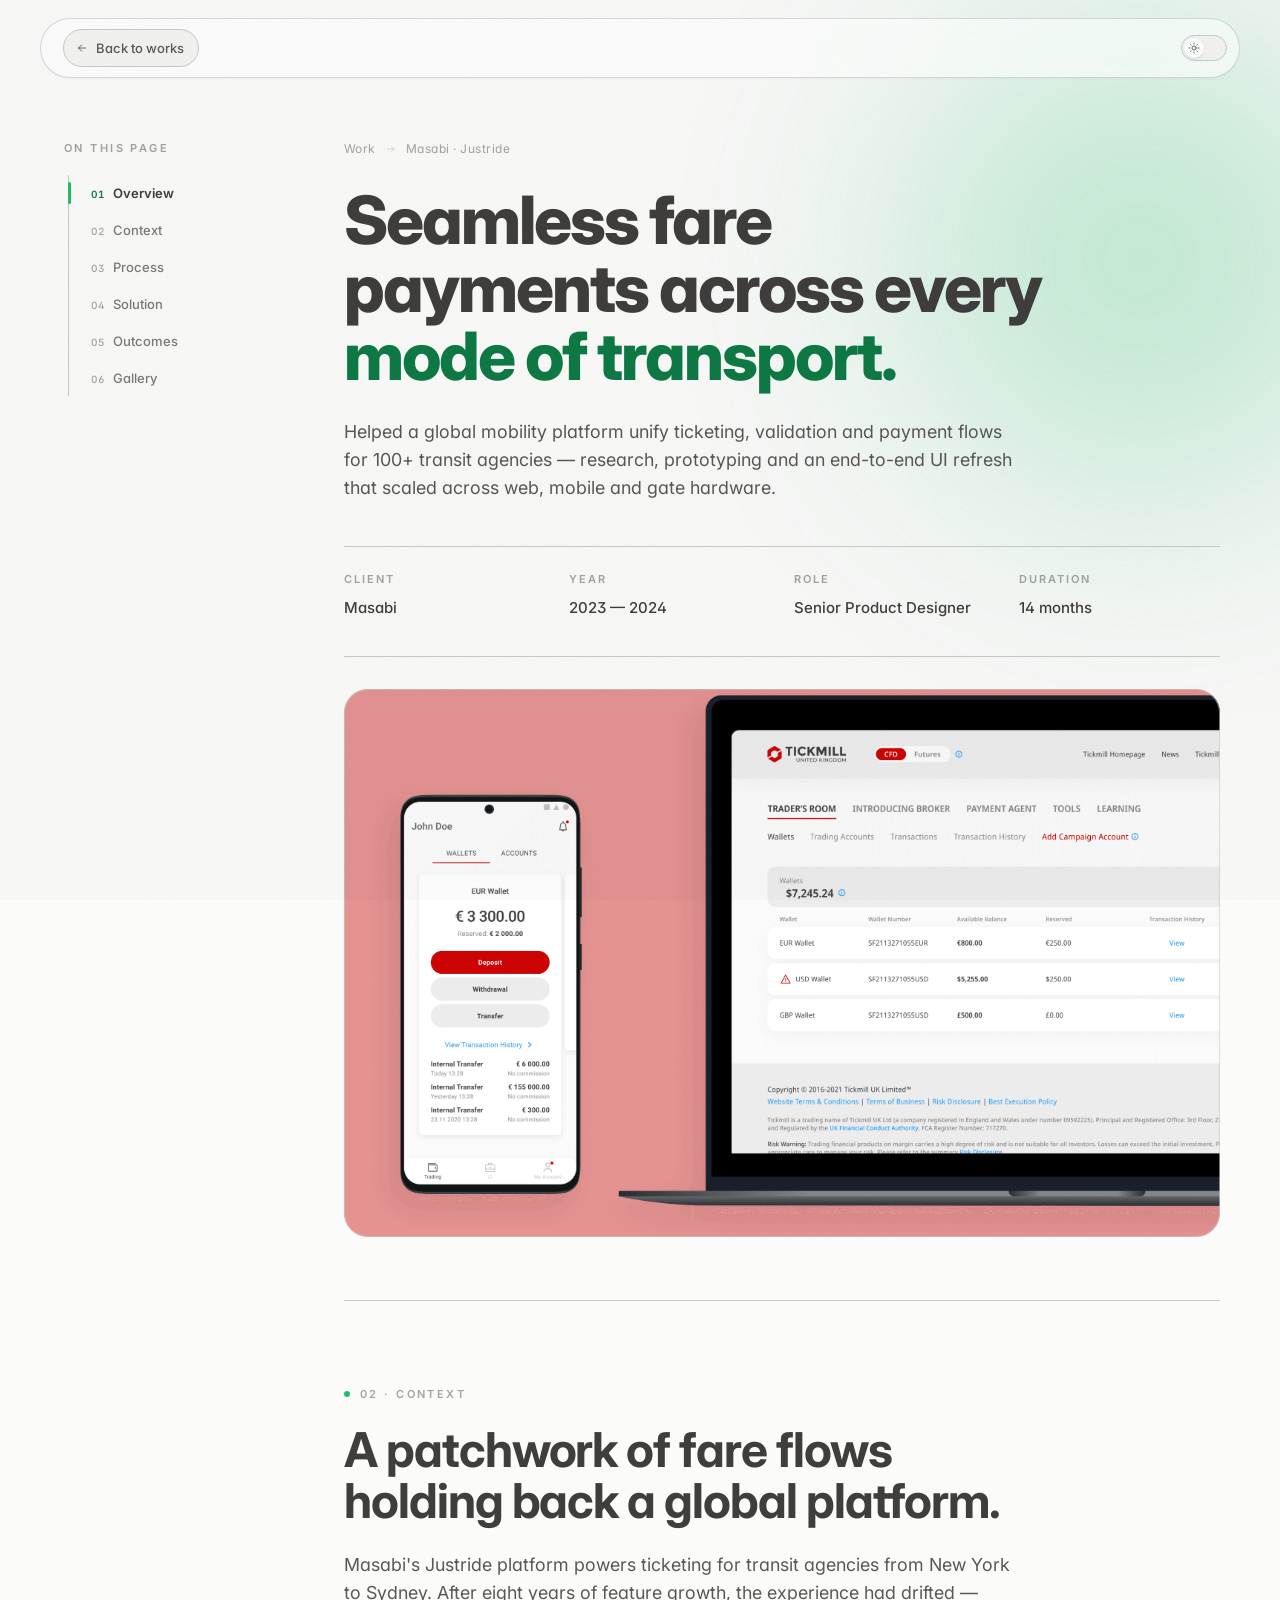
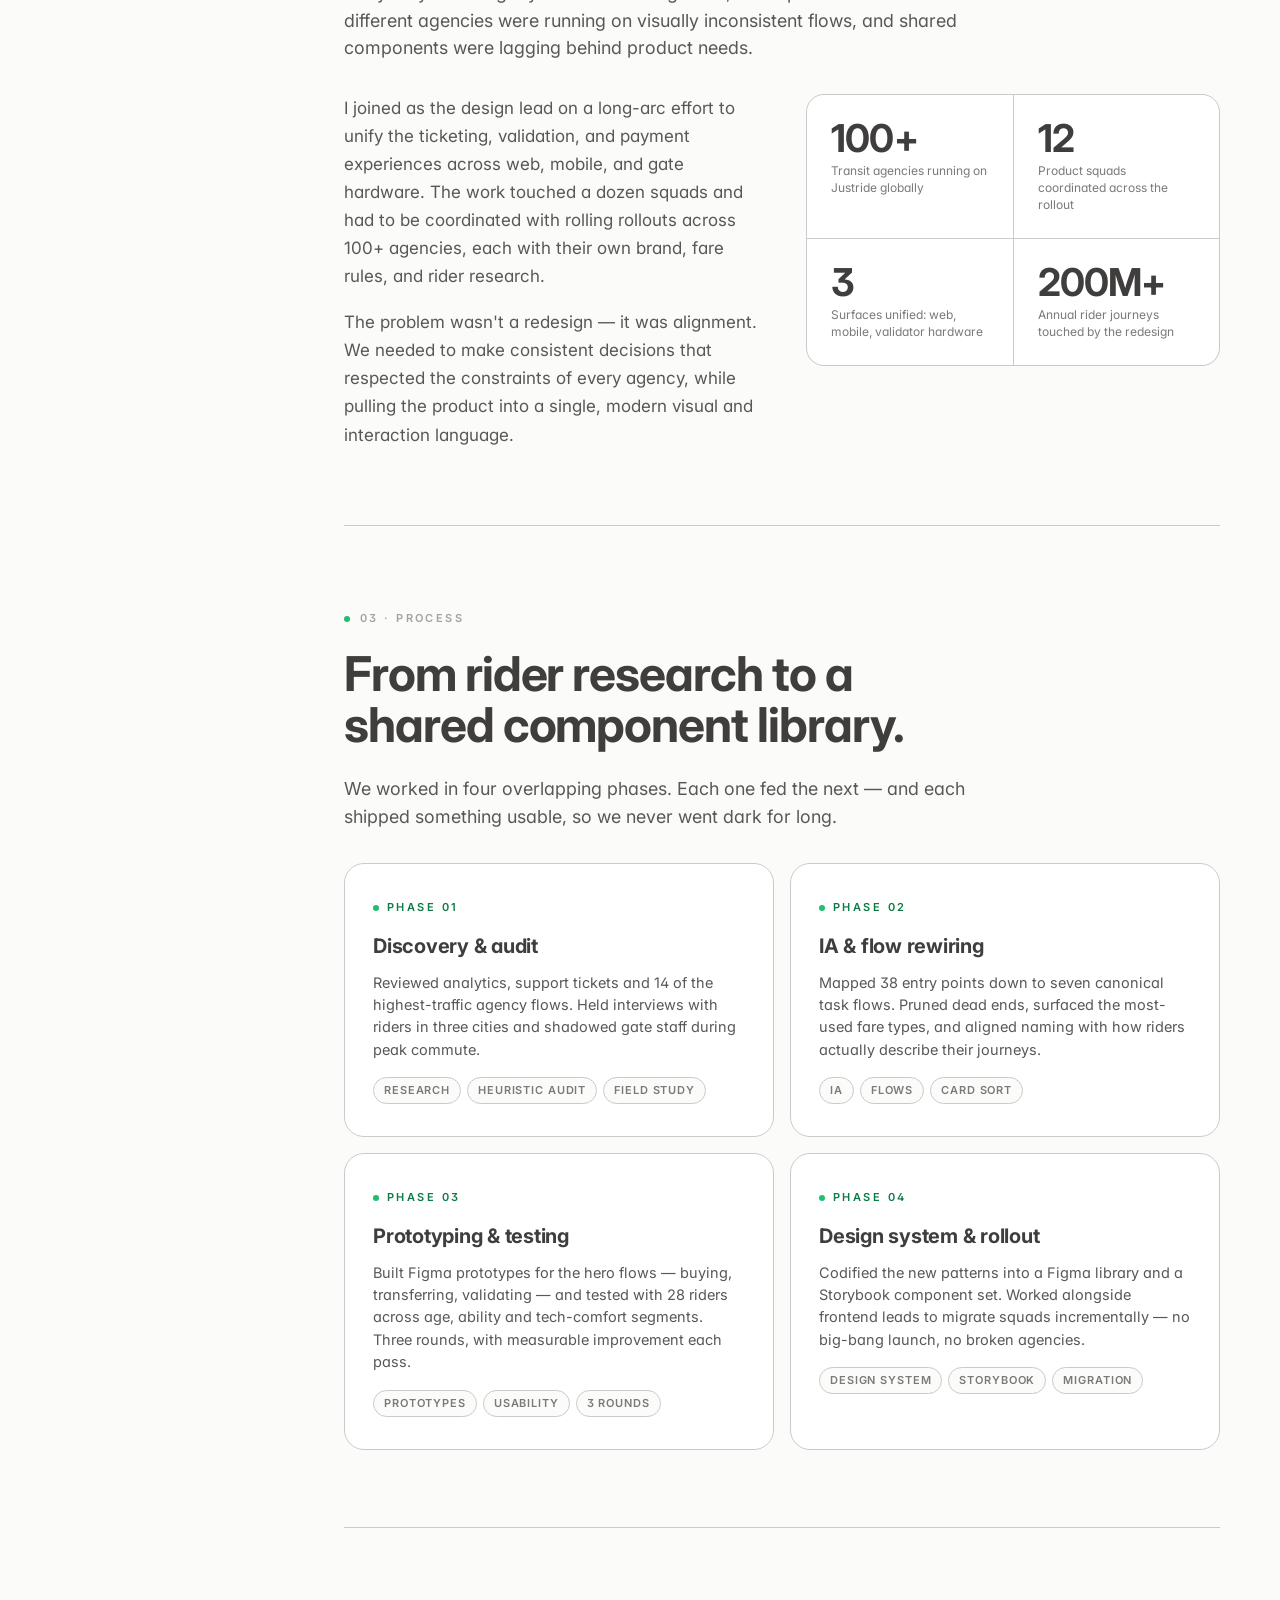
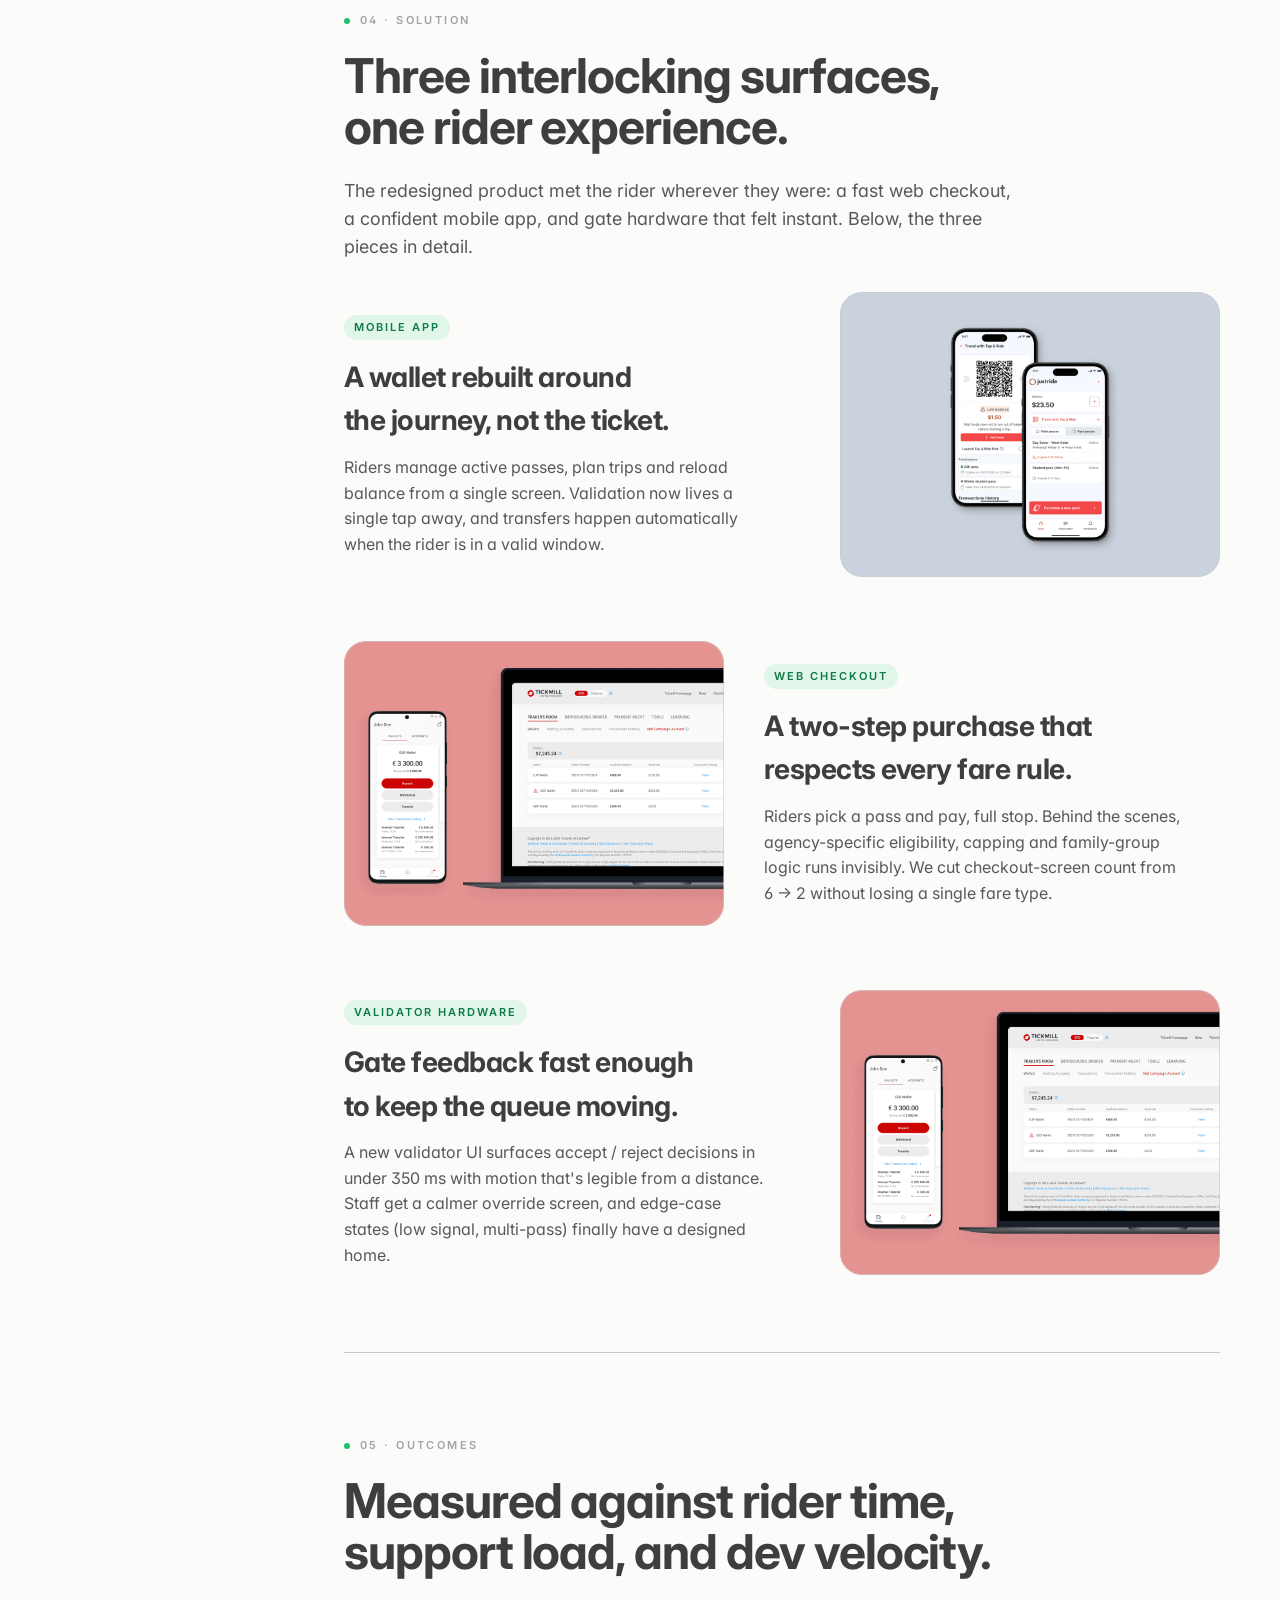
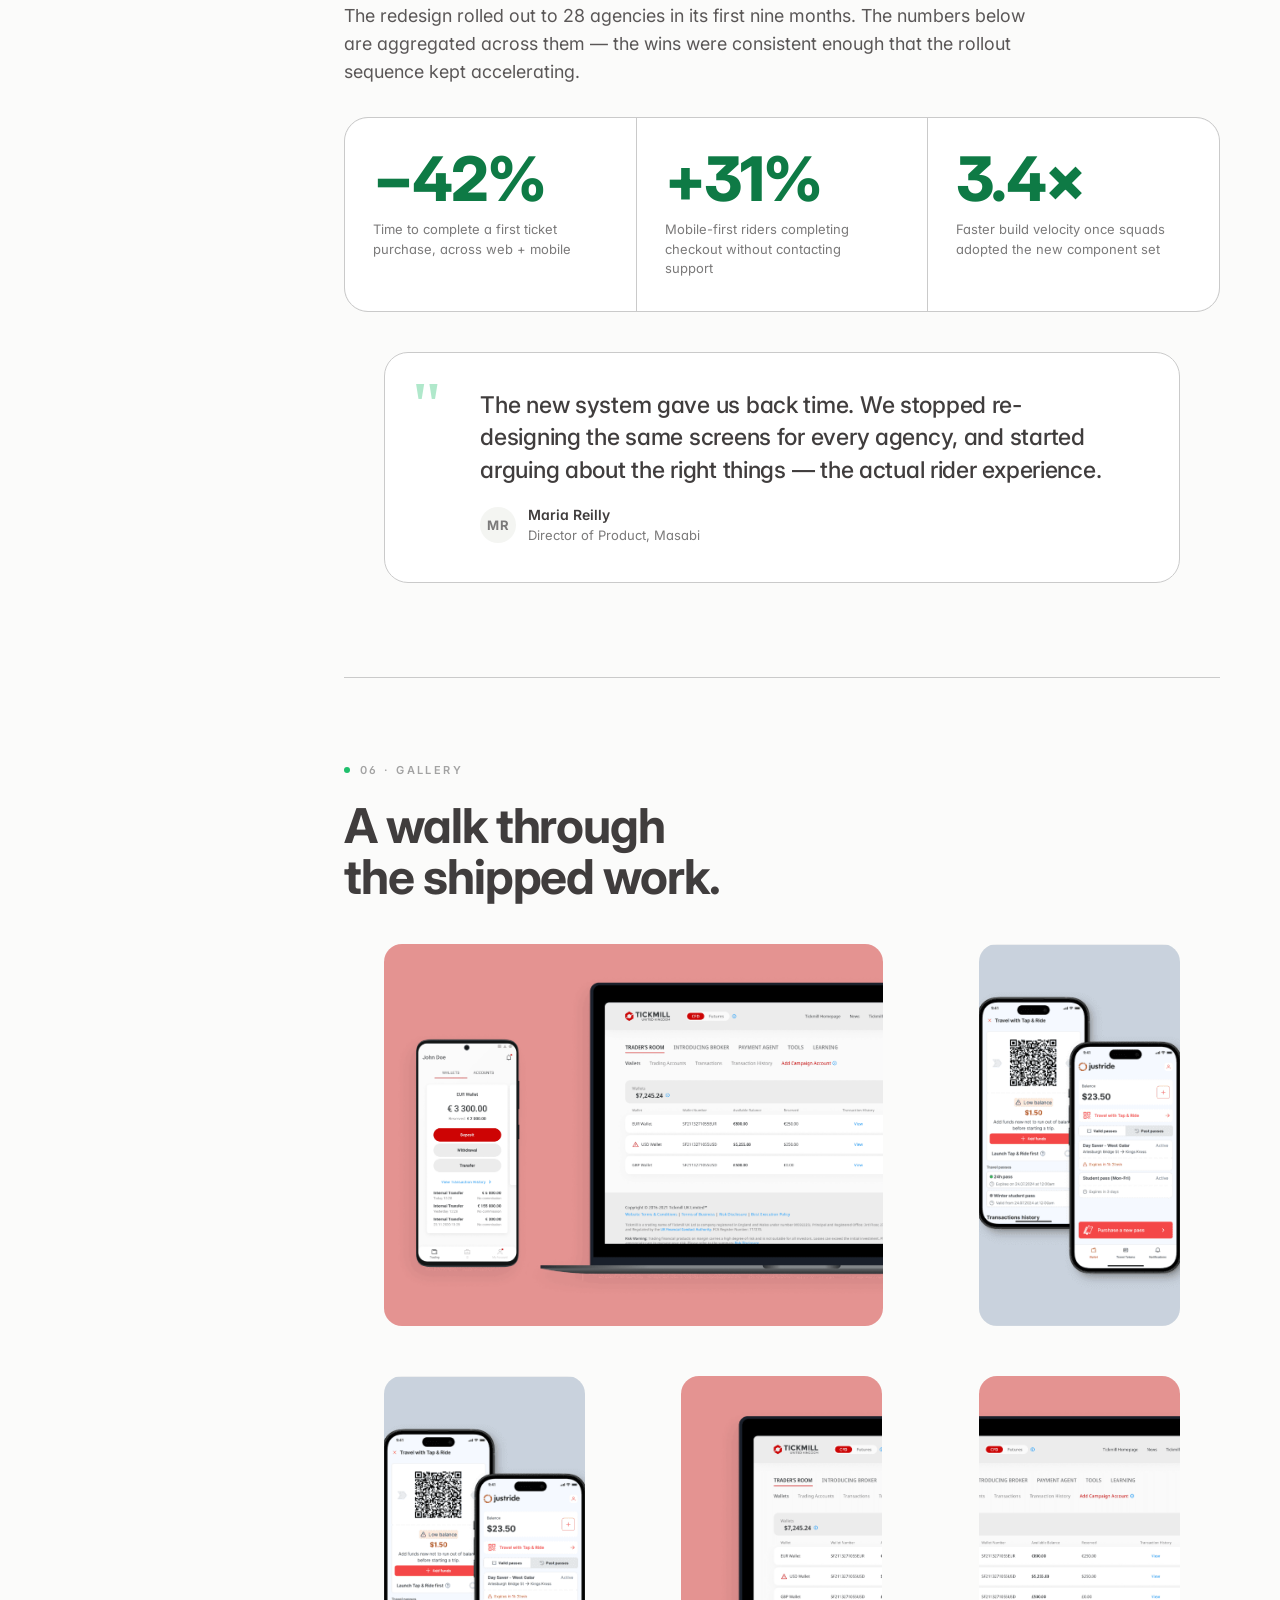
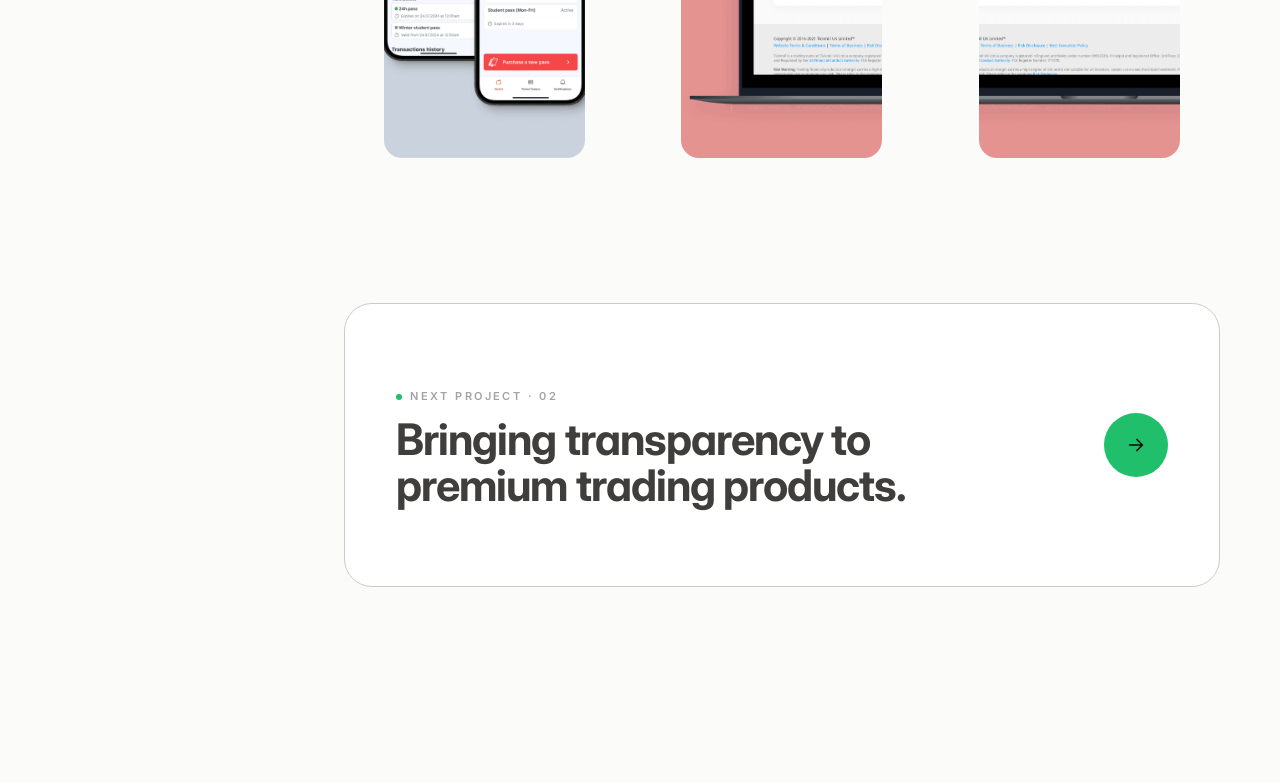
==== commit b064618b: "Add files via upload" ====
--- a/work/justride.html
+++ b/work/justride.html
@@ -6,70 +6,2157 @@
   <title>Justride — Case Study · Lander Arregi</title>
   <meta name="description" content="Unifying ticketing, validation and payment flows for a global mobility platform serving 100+ transit agencies.">
 
+  <link rel="preconnect" href="https://fonts.googleapis.com">
+  <link rel="preconnect" href="https://fonts.gstatic.com" crossorigin>
+  <link href="https://fonts.googleapis.com/css2?family=Inter:wght@400;500;600;700;800&display=swap" rel="stylesheet">
+
   <script>
     (function () {
-      var STORAGE_KEY = 'lp-theme';
+      var STORAGE_KEY = 'la-theme';
       var pref = localStorage.getItem(STORAGE_KEY) || 'light';
       if (pref !== 'dark' && pref !== 'light') pref = 'light';
       document.documentElement.setAttribute('data-theme', pref);
       document.documentElement.setAttribute('data-theme-pref', pref);
-      window.__applyTheme = function (p) {
-        document.documentElement.setAttribute('data-theme', p === 'dark' ? 'dark' : 'light');
-        document.documentElement.setAttribute('data-theme-pref', p);
-      };
     })();
   </script>
 
-  <link rel="stylesheet" href="../tokens.css">
-  <link rel="stylesheet" href="../styles.css">
-  <link rel="stylesheet" href="case-study.css">
-
-  <script src="https://unpkg.com/react@18.3.1/umd/react.development.js" integrity="sha384-hD6/rw4ppMLGNu3tX5cjIb+uRZ7UkRJ6BPkLpg4hAu/6onKUg4lLsHAs9EBPT82L" crossorigin="anonymous"></script>
-  <script src="https://unpkg.com/react-dom@18.3.1/umd/react-dom.development.js" integrity="sha384-u6aeetuaXnQ38mYT8rp6sbXaQe3NL9t+IBXmnYxwkUI2Hw4bsp2Wvmx4yRQF1uAm" crossorigin="anonymous"></script>
-  <script src="https://unpkg.com/@babel/standalone@7.29.0/babel.min.js" integrity="sha384-m08KidiNqLdpJqLq95G/LEi8Qvjl/xUYll3QILypMoQ65QorJ9Lvtp2RXYGBFj1y" crossorigin="anonymous"></script>
+  <style>
+/* ===== tokens.css ===== */
+/* ============================================================
+   Lander Arregi — Design Tokens
+   colors_and_type.css
+   Source: reverse-engineered from larregi.framer.website
+   ============================================================ */
+
+/* Typography — Inter as Google Fonts substitute (see README §Type) */
+:root {
+  /* -------- Color: base palette ---------------------------- */
+  --bg:            #FBFBFA;
+  --surface:       #FFFFFF;
+  --surface-alt:   #F4F5F2;
+
+  --mint:          #1FBF6C;   /* accent — vibrant emerald */
+  --mint-soft:     #DFF6E8;
+  --mint-ink:      #0E7A45;
+
+  /* Icon-specific pairing — calmer sage badge + deeper green glyph */
+  --icon-badge-bg:  #C2DDD0;
+  --icon-badge-fg:  #406754;
+
+  --fg:            #403D3D;   /* primary text */
+  --fg-1:          #5A5757;
+  --fg-2:          #7B7A7A;
+  --fg-3:          #A3A3A3;
+
+  --border:        #CACACA;
+  --border-strong: #B3B3B3;
+
+  /* -------- Color: semantic ------------------------------- */
+  --color-bg:        var(--bg);
+  --color-surface:   var(--surface);
+  --color-text:      var(--fg);
+  --color-text-muted:var(--fg-2);
+  --color-text-soft: var(--fg-3);
+  --color-accent:    var(--mint);
+  --color-accent-ink:var(--mint-ink);
+  --color-divider:   var(--border);
+
+  /* -------- Type: family ---------------------------------- */
+  --font-sans: 'Inter', system-ui, -apple-system, 'Segoe UI', Helvetica, Arial, sans-serif;
+  --font-mono: ui-monospace, 'SF Mono', Menlo, Consolas, monospace;
+
+  /* -------- Type: scale (px) ------------------------------ */
+  --fs-display: 80px;
+  --fs-h1:      52px;
+  --fs-h2:      36px;
+  --fs-h3:      22px;
+  --fs-lead:    20px;
+  --fs-body:    17px;
+  --fs-meta:    14px;
+  --fs-kicker:  12px;
+
+  /* -------- Type: line-height + tracking ------------------ */
+  --lh-display: 1.05;
+  --lh-tight:   1.1;
+  --lh-snug:    1.25;
+  --lh-body:    1.55;
+  --tr-display: -0.022em;
+  --tr-h:       -0.015em;
+  --tr-kicker:  0.12em;
+
+  /* -------- Type: weight ---------------------------------- */
+  --fw-regular: 400;
+  --fw-medium:  500;
+  --fw-semi:    600;
+  --fw-bold:    700;
+  --fw-black:   800;
+
+  /* -------- Spacing --------------------------------------- */
+  --space-1: 4px;
+  --space-2: 8px;
+  --space-3: 12px;
+  --space-4: 16px;
+  --space-5: 24px;
+  --space-6: 32px;
+  --space-7: 48px;
+  --space-8: 64px;
+  --space-9: 96px;
+  --space-10: 128px;
+  --space-11: 160px;
+
+  /* -------- Radii ----------------------------------------- */
+  --radius-sm:   6px;
+  --radius-md:   12px;
+  --radius-card: 16px;
+  --radius-lg:   24px;
+  --radius-pill: 9999px;
+
+  /* -------- Shadows --------------------------------------- */
+  --shadow-1:    0 1px 2px rgba(15, 18, 22, 0.04);
+  --shadow-2:    0 8px 24px rgba(15, 18, 22, 0.06);
+  --shadow-card: 0 12px 40px rgba(15, 18, 22, 0.08);
+
+  /* -------- Motion ---------------------------------------- */
+  --ease-out:    cubic-bezier(0.22, 1, 0.36, 1);
+  --ease-in-out: cubic-bezier(0.65, 0, 0.35, 1);
+  --dur-micro:   160ms;
+  --dur-base:    320ms;
+  --dur-entry:   600ms;
+
+  /* -------- Layout ---------------------------------------- */
+  --content-max: 1200px;
+  --content-pad: 80px;
+
+  /* -------- Theme transition ------------------------------ */
+  --theme-transition:
+    background-color var(--dur-base) var(--ease-out),
+    color            var(--dur-base) var(--ease-out),
+    border-color     var(--dur-base) var(--ease-out);
+}
+
+/* ============================================================
+   Dark theme — applied via [data-theme="dark"] on <html>
+   Toggle script lives in theme.js (sync, runs before paint).
+   ============================================================ */
+:root[data-theme="dark"] {
+  --bg:            #1A1818;
+  --surface:       #221F1F;
+  --surface-alt:   #2A2727;
+
+  --mint:          #2BD37A;   /* accent — vibrant on dark */
+  --mint-soft:     #14321F;
+  --mint-ink:      #7EE7A8;   /* lighter so it reads on dark */
+
+  /* Icon pairing on dark */
+  --icon-badge-bg:  #2A4234;
+  --icon-badge-fg:  #C2DDD0;
+
+  --fg:            #F2EFEF;
+  --fg-1:          #CECBCB;
+  --fg-2:          #9A9898;
+  --fg-3:          #6F6D6D;
+
+  --border:        #3A3737;
+  --border-strong: #4F4C4C;
+
+  --shadow-1:    0 1px 2px rgba(0, 0, 0, 0.4);
+  --shadow-2:    0 8px 24px rgba(0, 0, 0, 0.45);
+  --shadow-card: 0 12px 40px rgba(0, 0, 0, 0.55);
+}
+
+/* Apply transitions to common surfaces so the swap feels alive */
+html, body, .la-nav, .la-chip, .la-project__media,
+.la-resume-row, .la-image-grid__tile, .la-footer,
+.la-ticker, .la-hero__badge {
+  transition: var(--theme-transition);
+}
+
+/* ============================================================
+   Semantic element styles — opt-in via .ds-prose or directly
+   ============================================================ */
+body {
+  background: var(--bg);
+  color: var(--fg);
+  font-family: var(--font-sans);
+  font-size: var(--fs-body);
+  line-height: var(--lh-body);
+  -webkit-font-smoothing: antialiased;
+}
+
+.ds-display {
+  font-family: var(--font-sans);
+  font-weight: var(--fw-bold);
+  font-size: var(--fs-display);
+  line-height: var(--lh-display);
+  letter-spacing: var(--tr-display);
+  color: var(--fg);
+}
+.ds-h1 {
+  font-weight: var(--fw-bold);
+  font-size: var(--fs-h1);
+  line-height: var(--lh-tight);
+  letter-spacing: var(--tr-h);
+  color: var(--fg);
+}
+.ds-h2 {
+  font-weight: var(--fw-bold);
+  font-size: var(--fs-h2);
+  line-height: var(--lh-snug);
+  letter-spacing: var(--tr-h);
+  color: var(--fg);
+}
+.ds-h3 {
+  font-weight: var(--fw-semi);
+  font-size: var(--fs-h3);
+  line-height: var(--lh-snug);
+  color: var(--fg);
+}
+.ds-lead {
+  font-weight: var(--fw-regular);
+  font-size: var(--fs-lead);
+  line-height: 1.4;
+  color: var(--fg-1);
+}
+.ds-body {
+  font-weight: var(--fw-regular);
+  font-size: var(--fs-body);
+  line-height: var(--lh-body);
+  color: var(--fg-1);
+}
+.ds-meta {
+  font-weight: var(--fw-medium);
+  font-size: var(--fs-meta);
+  line-height: 1.4;
+  color: var(--fg-2);
+}
+.ds-kicker {
+  font-weight: var(--fw-medium);
+  font-size: var(--fs-kicker);
+  letter-spacing: var(--tr-kicker);
+  text-transform: uppercase;
+  color: var(--fg-3);
+}
+
+/* ============================================================
+   Primitive components — pill chip, card frame, divider
+   ============================================================ */
+.ds-chip {
+  display: inline-flex;
+  align-items: center;
+  height: 32px;
+  padding: 0 14px;
+  border-radius: var(--radius-pill);
+  border: 1px solid var(--border);
+  background: transparent;
+  color: var(--fg-1);
+  font-size: var(--fs-meta);
+  font-weight: var(--fw-medium);
+}
+.ds-chip--solid {
+  background: var(--mint);
+  border-color: transparent;
+  color: var(--fg);
+}
+
+.ds-card {
+  background: var(--surface);
+  border-radius: var(--radius-card);
+  box-shadow: var(--shadow-1);
+}
+
+.ds-divider {
+  height: 1px;
+  background: var(--border);
+  border: 0;
+}
+
+/* ============================================================
+   Link defaults — underline on hover, color preserved
+   ============================================================ */
+.ds-link {
+  color: var(--fg);
+  text-decoration: none;
+  transition: color var(--dur-micro) var(--ease-out);
+}
+.ds-link:hover { text-decoration: underline; text-underline-offset: 4px; }
+.ds-link:active { color: var(--fg-1); }
+
+
+/* ===== styles.css ===== */
+/* ============================================================
+   Lander Arregi — Portfolio Redesign
+   Layers on top of tokens.css. Two variants: editorial / bold.
+   ============================================================ */
+
+* { box-sizing: border-box; }
+html { scroll-behavior: smooth; }
+html, body { margin: 0; padding: 0; }
+
+body {
+  background: var(--bg);
+  color: var(--fg);
+  font-family: var(--font-sans);
+  font-size: var(--fs-body);
+  line-height: var(--lh-body);
+  -webkit-font-smoothing: antialiased;
+  font-feature-settings: "ss01", "cv11";
+  overflow-x: hidden;
+}
+
+/* Smooth global theme/variant cross-fade */
+body, .lp-nav, .lp-chip, .lp-project__media,
+.lp-card, .lp-marquee, .lp-hero, .lp-section,
+.lp-footer, .lp-contact, .lp-resume__row, .lp-sticky__panel {
+  transition:
+    background-color var(--dur-base) var(--ease-out),
+    color            var(--dur-base) var(--ease-out),
+    border-color     var(--dur-base) var(--ease-out),
+    box-shadow       var(--dur-base) var(--ease-out);
+}
+
+::selection { background: var(--mint); color: #0b0a0a; }
+
+/* ============================================================
+   Grain overlay — fixed, behind nothing
+   ============================================================ */
+.lp-grain {
+  position: fixed; inset: 0; pointer-events: none; z-index: 100;
+  opacity: 0.05;
+  mix-blend-mode: multiply;
+  background-image: var(--grain-bg);
+  background-size: 180px 180px;
+}
+:root[data-theme="dark"] .lp-grain { mix-blend-mode: screen; opacity: 0.07; }
+
+/* ============================================================
+   Scroll progress bar (custom)
+   ============================================================ */
+.lp-progress {
+  position: fixed; top: 0; left: 0; right: 0; height: 2px; z-index: 90;
+  pointer-events: none;
+}
+.lp-progress__bar {
+  height: 100%; width: 0;
+  background: var(--mint);
+  transform-origin: left;
+  transition: width 80ms linear;
+  box-shadow: 0 0 12px color-mix(in srgb, var(--mint) 60%, transparent);
+}
+
+/* ============================================================
+   Wrap / sections
+   ============================================================ */
+.lp-wrap { max-width: 1240px; margin: 0 auto; padding: 0 40px; }
+@media (max-width: 800px) {
+  .lp-wrap { padding: 0 22px; }
+  .lp-nav-wrap { padding: 18px 22px; }
+}
+
+.lp-section {
+  padding: clamp(80px, 12vw, 160px) 0;
+  position: relative;
+}
+.lp-section__head {
+  display: flex; align-items: baseline; gap: 18px;
+  margin-bottom: clamp(36px, 5vw, 64px);
+}
+.lp-section__head .lp-kicker { flex: 0 0 auto; }
+.lp-section__head .lp-kicker-line {
+  flex: 1; height: 1px; background: var(--border); align-self: center;
+}
+.lp-kicker {
+  font-size: 11px; font-weight: 600; letter-spacing: 0.22em;
+  text-transform: uppercase; color: var(--fg-3);
+  display: inline-flex; align-items: center; gap: 8px;
+}
+.lp-kicker::before {
+  content: ""; width: 6px; height: 6px; border-radius: 9999px;
+  background: var(--mint); display: inline-block;
+}
+
+/* ============================================================
+   Nav — floating pill (default) + flat variant
+   ============================================================ */
+.lp-nav-wrap {
+  position: fixed; top: 0; left: 0; right: 0; z-index: 80;
+  padding: 18px 40px;
+  pointer-events: none;
+}
+.lp-nav-wrap > * { pointer-events: auto; }
+
+.lp-nav {
+  max-width: 1240px; margin: 0 auto;
+  display: flex; justify-content: space-between; align-items: center;
+  gap: 16px;
+  padding: 10px 12px 10px 22px;
+  border-radius: 9999px;
+  background: color-mix(in srgb, var(--surface) 72%, transparent);
+  backdrop-filter: saturate(180%) blur(20px);
+  -webkit-backdrop-filter: saturate(180%) blur(20px);
+  border: 1px solid color-mix(in srgb, var(--border) 70%, transparent);
+  box-shadow: 0 1px 0 rgba(255,255,255,0.04) inset, var(--shadow-1);
+}
+:root[data-theme="dark"] .lp-nav {
+  background: color-mix(in srgb, #1a1818 65%, transparent);
+}
+
+/* Flat variant — full-width bar, hairline */
+.lp-nav-wrap[data-style="flat"] { padding: 0; }
+.lp-nav-wrap[data-style="flat"] .lp-nav {
+  max-width: none; border-radius: 0; border: 0;
+  border-bottom: 1px solid var(--border);
+  padding: 16px clamp(24px, 6vw, 48px);
+  background: color-mix(in srgb, var(--bg) 80%, transparent);
+}
+
+.lp-nav__brand {
+  font-weight: 700; color: var(--fg); text-decoration: none;
+  letter-spacing: -0.01em; font-size: 15px; white-space: nowrap;
+  display: inline-flex; align-items: center; gap: 10px;
+}
+.lp-nav__brand-dot {
+  width: 22px; height: 22px; border-radius: 9999px;
+  background: var(--mint);
+  display: inline-flex; align-items: center; justify-content: center;
+  color: #0b0a0a; font-weight: 800; font-size: 11px;
+}
+.lp-nav__links {
+  display: flex; gap: 4px; align-items: center;
+  margin-left: auto;
+}
+.lp-nav__links a {
+  font-size: 13px; font-weight: 500; color: var(--fg-1); text-decoration: none;
+  padding: 8px 14px; border-radius: 9999px;
+  transition: background var(--dur-micro) var(--ease-out), color var(--dur-micro) var(--ease-out);
+}
+.lp-nav__links a:hover { background: var(--surface-alt); color: var(--fg); }
+.lp-nav__links a.lp-nav__ext {
+  display: inline-flex; align-items: center; gap: 6px;
+}
+.lp-nav__links a.lp-nav__ext svg { opacity: 0.7; transition: transform var(--dur-micro) var(--ease-out); }
+.lp-nav__links a.lp-nav__ext:hover svg { transform: translate(1px, -1px); opacity: 1; }
+.lp-nav__cta {
+  display: inline-flex; align-items: center; gap: 8px;
+  padding: 9px 14px 9px 16px; border-radius: 9999px;
+  background: var(--fg); color: var(--bg);
+  font-size: 13px; font-weight: 600; text-decoration: none;
+  white-space: nowrap;
+  transition: transform var(--dur-micro) var(--ease-out);
+}
+.lp-nav__cta:hover { transform: translateY(-1px); }
+.lp-nav__cta-arrow {
+  width: 18px; height: 18px; border-radius: 9999px;
+  background: var(--mint); color: #0b0a0a;
+  display: inline-flex; align-items: center; justify-content: center;
+}
+
+/* Theme toggle — pill switch in nav */
+.lp-theme-toggle {
+  appearance: none; border: 0; background: transparent; padding: 0; margin: 0;
+  cursor: pointer; display: inline-flex; align-items: center;
+}
+.lp-theme-toggle__track {
+  position: relative; width: 46px; height: 26px; border-radius: 9999px;
+  background: var(--surface-alt); border: 1px solid var(--border);
+  transition: background var(--dur-base) var(--ease-out), border-color var(--dur-base) var(--ease-out);
+}
+.lp-theme-toggle__thumb {
+  position: absolute; top: 2px; left: 2px; width: 20px; height: 20px;
+  border-radius: 9999px; background: var(--surface);
+  display: inline-flex; align-items: center; justify-content: center;
+  color: var(--fg-1);
+  box-shadow: 0 1px 2px rgba(0,0,0,0.12);
+  transition: left var(--dur-base) var(--ease-out),
+              background var(--dur-base) var(--ease-out),
+              color var(--dur-base) var(--ease-out);
+}
+.lp-theme-toggle.is-dark .lp-theme-toggle__thumb {
+  left: 22px; background: var(--mint); color: #0b0a0a;
+}
+
+/* ============================================================
+   Hero
+   ============================================================ */
+.lp-hero { padding: clamp(160px, 20vw, 240px) 0 clamp(80px, 12vw, 140px); position: relative; overflow: hidden; }
+
+/* Ambient mint blur — soft brand glow behind the hero */
+.lp-hero::before,
+.lp-hero::after {
+  content: "";
+  position: absolute;
+  border-radius: 9999px;
+  pointer-events: none;
+  z-index: 0;
+  filter: blur(120px);
+  opacity: 0.55;
+  background: var(--mint);
+}
+.lp-hero::before {
+  width: 460px; height: 460px;
+  top: 120px; right: 80px;
+  opacity: 0.32;
+}
+.lp-hero::after {
+  width: 340px; height: 340px;
+  bottom: 80px; left: 80px;
+  opacity: 0.22;
+  background: color-mix(in srgb, var(--mint) 80%, white);
+}
+:root[data-theme="dark"] .lp-hero::before { opacity: 0.22; }
+:root[data-theme="dark"] .lp-hero::after  { opacity: 0.18; background: var(--mint); }
+
+.lp-hero .lp-wrap { position: relative; z-index: 1; }
+.lp-hero__row {
+  display: flex; align-items: center; gap: 16px; flex-wrap: wrap;
+  margin-bottom: 56px;
+}
+.lp-hero__avail {
+  display: inline-flex; align-items: center; gap: 10px;
+  padding: 8px 14px 8px 12px;
+  border-radius: 9999px;
+  border: 1px solid var(--border);
+  background: color-mix(in srgb, var(--surface) 60%, transparent);
+  font-size: 13px; font-weight: 500; color: var(--fg-1);
+  white-space: nowrap;
+}
+.lp-hero__avail-dot {
+  width: 16px; height: 16px; border-radius: 9999px;
+  background: var(--mint);
+  box-shadow: 0 0 0 5px color-mix(in srgb, var(--mint) 20%, transparent);
+  animation: lp-pulse 2.4s ease-in-out infinite;
+}
+@keyframes lp-pulse { 0%,100% { box-shadow: 0 0 0 5px color-mix(in srgb, var(--mint) 20%, transparent); } 50% { box-shadow: 0 0 0 9px color-mix(in srgb, var(--mint) 8%, transparent); } }
+
+.lp-hero__loc {
+  display: inline-flex; align-items: center; gap: 14px;
+  font-size: 13px; color: var(--fg-2);
+}
+
+.lp-hero__display {
+  font-weight: 800;
+  font-size: clamp(38px, 6.6vw, 104px);
+  line-height: 1.04;
+  letter-spacing: -0.03em;
+  margin: 0;
+  max-width: 18ch;
+  color: var(--fg);
+  text-wrap: balance;
+}
+.lp-hero__display em {
+  font-style: normal;
+  color: var(--fg-3);
+  font-weight: 800;
+}
+.lp-hero__display .accent {
+  background: linear-gradient(180deg, var(--mint), color-mix(in srgb, var(--mint) 85%, var(--fg)) );
+  -webkit-background-clip: text;
+  background-clip: text;
+  color: transparent;
+  font-style: italic;
+  font-weight: 800;
+}
+
+.lp-hero__sub {
+  margin-top: 80px;
+  display: grid; grid-template-columns: 1fr auto; gap: 28px; align-items: end;
+  border-top: 1px solid var(--border);
+  padding-top: 40px;
+}
+.lp-hero__role {
+  display: inline-flex; align-items: center; gap: 14px;
+  font-size: 20px; color: var(--fg-1); font-weight: 500;
+}
+.lp-hero__role-dot {
+  width: 36px; height: 36px; border-radius: 9999px;
+  background: var(--mint);
+  display: inline-flex; align-items: center; justify-content: center;
+  color: #0b0a0a;
+}
+.lp-hero__sub-meta { display: flex; gap: 28px; font-size: 13px; color: var(--fg-2); }
+.lp-hero__sub-meta b { color: var(--fg); display: block; font-weight: 600; font-size: 15px; margin-bottom: 2px; }
+
+@media (max-width: 720px) {
+  .lp-hero__sub { grid-template-columns: 1fr; }
+  .lp-hero__sub-meta { flex-wrap: wrap; gap: 18px; }
+}
+
+/* ============================================================
+   Bold direction — confident hero with mint block
+   ============================================================ */
+[data-direction="bold"] .lp-hero {
+  padding-bottom: 0;
+}
+[data-direction="bold"] .lp-hero__display em { color: var(--fg-2); }
+[data-direction="bold"] .lp-hero__display .accent {
+  background: none;
+  -webkit-background-clip: initial;
+  background-clip: initial;
+  color: var(--mint);
+  font-style: normal;
+  position: relative;
+  display: inline-block;
+  padding: 0 8px;
+  margin-left: -4px;
+  font-style: italic;
+}
+[data-direction="bold"] .lp-hero__display .accent::before {
+  content: ""; position: absolute; inset: 8% -2% 12% -2%;
+  background: var(--mint-soft);
+  border-radius: 16px;
+  z-index: -1;
+}
+
+/* ============================================================
+   Marquee — secondary tag line under hero (Bold only)
+   ============================================================ */
+.lp-marquee {
+  overflow: hidden;
+  padding: 24px 0;
+  border-top: 1px solid var(--border);
+  border-bottom: 1px solid var(--border);
+  background: var(--surface);
+  margin-top: 60px;
+}
+.lp-marquee__track {
+  display: inline-flex; gap: 56px; padding-right: 56px;
+  animation: lp-marquee 38s linear infinite;
+  white-space: nowrap;
+}
+.lp-marquee__item {
+  font-size: clamp(28px, 4.4vw, 56px);
+  font-weight: 700; letter-spacing: -0.022em; color: var(--fg);
+  display: inline-flex; align-items: center; gap: 56px;
+}
+.lp-marquee__item svg { color: var(--mint); width: 0.65em; height: 0.65em; }
+@keyframes lp-marquee {
+  from { transform: translateX(0); }
+  to   { transform: translateX(-50%); }
+}
+
+/* ============================================================
+   Sticky-scroll work showcase (default)
+   ============================================================ */
+.lp-sticky { position: relative; }
+.lp-sticky__grid { display: grid; grid-template-columns: 1fr 1.05fr; gap: 80px; }
+
+.lp-sticky__panel {
+  position: sticky; top: 120px;
+  height: fit-content;
+  padding: 32px 0;
+}
+.lp-sticky__pill {
+  display: inline-flex; align-items: center; gap: 8px;
+  padding: 6px 12px; border-radius: 9999px;
+  background: var(--surface-alt);
+  font-size: 12px; font-weight: 500; color: var(--fg-2);
+  border: 1px solid var(--border);
+  margin-bottom: 22px;
+  white-space: nowrap;
+  font-variant-numeric: tabular-nums;
+}
+.lp-sticky__num { color: var(--mint); font-weight: 700; }
+.lp-sticky__title {
+  font-weight: 700;
+  font-size: clamp(32px, 4.2vw, 56px);
+  line-height: 1.05;
+  letter-spacing: -0.022em;
+  margin: 0 0 18px;
+  text-wrap: balance;
+  color: var(--fg);
+}
+.lp-sticky__desc {
+  font-size: 17px; color: var(--fg-1); line-height: 1.6;
+  max-width: 36ch; margin: 0 0 24px;
+}
+.lp-sticky__tags { display: flex; flex-wrap: wrap; gap: 6px; margin-bottom: 28px; }
+.lp-chip {
+  display: inline-flex; align-items: center; height: 28px; padding: 0 12px;
+  border-radius: 9999px; border: 1px solid var(--border); background: transparent;
+  color: var(--fg-2); font-size: 12px; font-weight: 500;
+  white-space: nowrap;
+}
+[data-direction="bold"] .lp-chip {
+  background: var(--mint-soft); border-color: transparent; color: var(--mint-ink);
+}
+.lp-sticky__cta {
+  display: inline-flex; align-items: center; gap: 10px;
+  padding: 12px 16px 12px 22px;
+  border-radius: 9999px;
+  background: var(--fg); color: var(--bg);
+  font-size: 14px; font-weight: 600; text-decoration: none;
+  white-space: nowrap;
+  transition: transform var(--dur-micro) var(--ease-out);
+}
+.lp-sticky__cta:hover { transform: translateY(-1px); }
+.lp-sticky__cta-arrow {
+  width: 22px; height: 22px; border-radius: 9999px;
+  background: var(--mint); color: #0b0a0a;
+  display: inline-flex; align-items: center; justify-content: center;
+}
+
+.lp-sticky__media { display: flex; flex-direction: column; gap: 80px; }
+.lp-sticky__shot {
+  width: 100%;
+  aspect-ratio: 4/3;
+  border-radius: 28px;
+  overflow: hidden;
+  background: var(--surface-alt);
+  position: relative;
+}
+.lp-sticky__shot img {
+  width: 100%; height: 100%; object-fit: cover; display: block;
+  transition: transform 800ms var(--ease-out), filter 600ms var(--ease-out);
+}
+.lp-sticky__shot:hover img { transform: scale(1.03); }
+.lp-sticky__shot::after {
+  content: ""; position: absolute; inset: 0; border-radius: inherit;
+  box-shadow: 0 0 0 1px color-mix(in srgb, var(--border) 50%, transparent) inset;
+  pointer-events: none;
+}
+[data-direction="bold"] .lp-sticky__shot:nth-child(odd) {
+  background: var(--mint-soft);
+}
+[data-direction="bold"] .lp-sticky__shot:nth-child(odd) img {
+  mix-blend-mode: multiply;
+}
+
+@media (max-width: 900px) {
+  .lp-sticky__grid { grid-template-columns: 1fr; gap: 40px; }
+  .lp-sticky__panel { position: static; padding: 0; }
+}
+
+/* ============================================================
+   Alternating rows (project layout variant)
+   ============================================================ */
+.lp-projects { display: flex; flex-direction: column; gap: 120px; }
+.lp-project { display: grid; grid-template-columns: 1fr 1.4fr; gap: 56px; align-items: center; }
+.lp-project--flip { grid-template-columns: 1.4fr 1fr; }
+.lp-project--flip .lp-project__meta { order: 2; }
+.lp-project--flip .lp-project__media { order: 1; }
+.lp-project__kicker { font-size: 11px; font-weight: 600; letter-spacing: 0.22em; text-transform: uppercase; color: var(--fg-3); margin-bottom: 16px; }
+.lp-project__headline { font-weight: 700; font-size: clamp(28px, 3.6vw, 48px); line-height: 1.05; letter-spacing: -0.022em; margin: 0 0 22px; }
+.lp-project__tags { display: flex; flex-wrap: wrap; gap: 6px; margin-bottom: 24px; }
+.lp-project__media {
+  display: block; border-radius: 28px; overflow: hidden;
+  background: var(--surface-alt); aspect-ratio: 4/3;
+  position: relative;
+}
+.lp-project__media img { width: 100%; height: 100%; object-fit: cover; display: block; transition: transform 600ms var(--ease-out); }
+.lp-project__media:hover img { transform: scale(1.04); }
+@media (max-width: 800px) {
+  .lp-project, .lp-project--flip { grid-template-columns: 1fr; gap: 22px; }
+}
+
+/* ============================================================
+   Grid layout (project layout variant)
+   ============================================================ */
+.lp-grid {
+  display: grid; grid-template-columns: 1fr 1fr;
+  gap: 40px;
+}
+.lp-grid__card {
+  display: block; text-decoration: none; color: inherit;
+}
+.lp-grid__shot {
+  width: 100%; aspect-ratio: 4/3; border-radius: 24px;
+  overflow: hidden; background: var(--surface-alt);
+  margin-bottom: 22px; position: relative;
+}
+.lp-grid__shot img {
+  width: 100%; height: 100%; object-fit: cover; display: block;
+  transition: transform 600ms var(--ease-out);
+}
+.lp-grid__card:hover .lp-grid__shot img { transform: scale(1.04); }
+.lp-grid__title { font-weight: 700; font-size: clamp(22px, 2.4vw, 32px); line-height: 1.1; letter-spacing: -0.018em; margin: 0 0 8px; text-wrap: balance; }
+.lp-grid__kicker { font-size: 11px; font-weight: 600; letter-spacing: 0.22em; text-transform: uppercase; color: var(--fg-3); margin-bottom: 10px; }
+.lp-grid__tags { display: flex; flex-wrap: wrap; gap: 6px; margin-top: 14px; }
+@media (max-width: 800px) {
+  .lp-grid { grid-template-columns: 1fr; gap: 40px; }
+}
+
+/* ============================================================
+   Inline hover-image link (used in About copy)
+   ============================================================ */
+.lp-hoverlink {
+  position: relative;
+  font-weight: 700;
+  color: var(--mint-ink);
+  text-decoration: none;
+  background-image: linear-gradient(currentColor, currentColor);
+  background-size: 100% 2px;
+  background-repeat: no-repeat;
+  background-position: 0 92%;
+  padding-bottom: 1px;
+  cursor: pointer;
+  transition: color var(--dur-micro) var(--ease-out),
+              background-size var(--dur-micro) var(--ease-out);
+}
+.lp-hoverlink:hover {
+  color: var(--fg);
+  background-size: 100% 3px;
+}
+:root[data-theme="dark"] .lp-hoverlink { color: var(--mint); }
+:root[data-theme="dark"] .lp-hoverlink:hover { color: var(--mint-soft); }
+
+.lp-hoverlink__preview {
+  position: fixed;
+  top: 0; left: 0;
+  width: 320px;
+  height: 220px;
+  border-radius: 18px;
+  overflow: hidden;
+  background: var(--surface-alt);
+  pointer-events: none;
+  z-index: 200;
+  opacity: 0;
+  filter: drop-shadow(0 18px 48px rgba(15, 18, 22, 0.28));
+  transition: opacity 220ms var(--ease-out);
+  will-change: transform, opacity;
+}
+.lp-hoverlink__preview img {
+  width: 100%; height: 100%; object-fit: cover; display: block;
+  transition: transform 700ms var(--ease-out);
+}
+.lp-hoverlink__preview.is-on { opacity: 1; }
+.lp-hoverlink__preview.is-on img { transform: scale(1.04); }
+
+@media (max-width: 720px) {
+  .lp-hoverlink__preview { display: none; }
+}
+
+/* ============================================================
+   About — personal section
+   ============================================================ */
+.lp-about__grid {
+  display: grid;
+  grid-template-columns: 1.35fr 1fr;
+  gap: clamp(40px, 6vw, 96px);
+  align-items: start;
+}
+.lp-about__h {
+  font-weight: 700;
+  font-size: clamp(28px, 3.6vw, 48px);
+  line-height: 1.08;
+  letter-spacing: -0.022em;
+  margin: 0 0 28px;
+  text-wrap: balance;
+  color: var(--fg);
+  max-width: 22ch;
+}
+[data-direction="bold"] .lp-about__h::first-line {
+  /* keep the rhythm consistent across variants */
+}
+.lp-about__body p {
+  font-size: clamp(16px, 1.25vw, 18px);
+  line-height: 1.65;
+  color: var(--fg-1);
+  margin: 0 0 18px;
+  max-width: 56ch;
+}
+.lp-about__body p:last-child { margin-bottom: 0; }
+
+.lp-about__meta {
+  margin-top: 36px;
+  display: grid;
+  grid-template-columns: 1fr 1fr;
+  gap: 18px 32px;
+  padding-top: 28px;
+  border-top: 1px solid var(--border);
+  max-width: 560px;
+}
+.lp-about__meta-item { display: flex; flex-direction: column; gap: 4px; }
+.lp-about__meta-k {
+  font-size: 11px; font-weight: 600; letter-spacing: 0.18em;
+  text-transform: uppercase; color: var(--fg-3);
+}
+.lp-about__meta-v {
+  font-size: 15px; color: var(--fg); font-weight: 500;
+  letter-spacing: -0.01em;
+}
+
+/* Portrait column */
+.lp-about__portrait {
+  position: sticky; top: 110px;
+  display: flex; flex-direction: column; align-items: stretch;
+  position: relative;
+}
+.lp-about__portrait-frame {
+  position: relative;
+  border-radius: 28px;
+  overflow: hidden;
+  background: var(--mint-soft);
+  aspect-ratio: 4/5;
+}
+.lp-about__portrait-frame::before {
+  /* Soft mint blob behind portrait — design system motif */
+  content: "";
+  position: absolute;
+  inset: 8% 6% 14% 6%;
+  border-radius: 24px;
+  background: var(--mint);
+  z-index: 0;
+}
+.lp-about__portrait-frame img {
+  position: relative; z-index: 1;
+  width: 100%; height: 100%; object-fit: cover; display: block;
+}
+.lp-about__portrait-frame::after {
+  content: ""; position: absolute; inset: 0; border-radius: inherit;
+  box-shadow: 0 0 0 1px color-mix(in srgb, var(--border) 60%, transparent) inset;
+  pointer-events: none; z-index: 2;
+}
+
+/* Rotating multilingual hello sticker */
+.lp-about__sticker {
+  position: absolute;
+  right: -22px; bottom: -22px;
+  width: 132px; height: 132px;
+  border-radius: 9999px;
+  background: var(--fg); color: var(--bg);
+  display: flex; align-items: center; justify-content: center;
+  font-size: 11px; font-weight: 600; letter-spacing: 0.18em;
+  text-transform: uppercase;
+  overflow: hidden;
+  box-shadow: var(--shadow-2);
+}
+.lp-about__sticker span {
+  position: absolute;
+  inset: 0;
+  display: flex; align-items: flex-start; justify-content: center;
+  padding-top: 12px;
+  transform-origin: 50% 66px;
+  animation: lp-sticker-rot 18s linear infinite;
+}
+.lp-about__sticker span:nth-child(1) { animation-delay: -0s; }
+.lp-about__sticker span:nth-child(2) { animation-delay: -4.5s; }
+.lp-about__sticker span:nth-child(3) { animation-delay: -9s; }
+.lp-about__sticker span:nth-child(4) { animation-delay: -13.5s; }
+@keyframes lp-sticker-rot {
+  from { transform: rotate(0deg); }
+  to   { transform: rotate(360deg); }
+}
+[data-direction="bold"] .lp-about__sticker {
+  background: var(--mint); color: #0b0a0a;
+}
+
+/* Currently strip */
+.lp-about__currently {
+  margin-top: clamp(60px, 8vw, 96px);
+  padding: 32px 0 0;
+  border-top: 1px solid var(--border);
+  display: grid; grid-template-columns: minmax(140px, 180px) 1fr; gap: 32px;
+  align-items: start;
+}
+.lp-about__currently .lp-kicker { padding-top: 4px; }
+.lp-about__cur-list {
+  list-style: none; padding: 0; margin: 0;
+  display: grid; grid-template-columns: repeat(4, 1fr); gap: 24px;
+}
+.lp-about__cur-list li {
+  display: flex; flex-direction: column; gap: 6px;
+  padding-top: 14px;
+  border-top: 1px solid var(--border);
+}
+.lp-about__cur-list li b {
+  font-size: 11px; font-weight: 600; letter-spacing: 0.18em;
+  text-transform: uppercase; color: var(--fg-3);
+}
+.lp-about__cur-list li span {
+  font-size: 16px; color: var(--fg); font-weight: 500;
+  letter-spacing: -0.01em; line-height: 1.4;
+}
+
+/* Off the clock — hobby photo grid */
+.lp-about__hobbies { margin-top: clamp(80px, 10vw, 140px); }
+.lp-about__photos {
+  display: grid;
+  grid-template-columns: repeat(12, 1fr);
+  grid-auto-rows: 180px;
+  gap: 16px;
+}
+.lp-about__photo {
+  position: relative;
+  margin: 0;
+  border-radius: 18px;
+  overflow: hidden;
+  background: var(--surface-alt);
+  grid-column: span 4;
+  grid-row: span 2;
+}
+.lp-about__photo--tall { grid-column: span 4; grid-row: span 3; }
+.lp-about__photo--wide { grid-column: span 8; grid-row: span 2; }
+.lp-about__photo img {
+  width: 100%; height: 100%; object-fit: cover; display: block;
+  transition: transform 700ms var(--ease-out);
+}
+.lp-about__photo:hover img { transform: scale(1.04); }
+.lp-about__photo figcaption {
+  position: absolute; left: 12px; bottom: 12px;
+  padding: 6px 12px;
+  border-radius: 9999px;
+  background: color-mix(in srgb, var(--bg) 84%, transparent);
+  backdrop-filter: blur(8px);
+  font-size: 11px; font-weight: 600; letter-spacing: 0.14em;
+  text-transform: uppercase; color: var(--fg-1);
+  border: 1px solid color-mix(in srgb, var(--border) 60%, transparent);
+}
+
+@media (max-width: 900px) {
+  .lp-about__grid { grid-template-columns: 1fr; gap: 48px; }
+  .lp-about__portrait { position: static; max-width: 420px; }
+  .lp-about__meta { grid-template-columns: 1fr 1fr; max-width: none; }
+  .lp-about__currently { grid-template-columns: 1fr; gap: 16px; }
+  .lp-about__cur-list { grid-template-columns: 1fr 1fr; gap: 18px; }
+  .lp-about__photos { grid-auto-rows: 140px; gap: 12px; }
+  .lp-about__photo,
+  .lp-about__photo--tall,
+  .lp-about__photo--wide { grid-column: span 6; grid-row: span 2; }
+}
+@media (max-width: 560px) {
+  .lp-about__cur-list { grid-template-columns: 1fr; }
+  .lp-about__photo,
+  .lp-about__photo--tall,
+  .lp-about__photo--wide { grid-column: span 12; grid-row: span 2; }
+}
+
+/* Instagram CTA under the hobby photos */
+.lp-about__cta {
+  margin-top: clamp(40px, 5vw, 64px);
+  display: flex; justify-content: center;
+}
+.lp-about__ig {
+  display: inline-flex; align-items: center; gap: 14px;
+  padding: 14px 22px 14px 18px;
+  border-radius: 9999px;
+  background: var(--fg); color: var(--bg);
+  font-size: 15px; font-weight: 600; text-decoration: none;
+  letter-spacing: -0.005em;
+  white-space: nowrap;
+  transition: transform var(--dur-micro) var(--ease-out),
+              background var(--dur-micro) var(--ease-out);
+}
+.lp-about__ig:hover { transform: translateY(-2px); }
+.lp-about__ig-icon {
+  width: 32px; height: 32px; border-radius: 9999px;
+  background: var(--mint); color: #0b0a0a;
+  display: inline-flex; align-items: center; justify-content: center;
+}
+.lp-about__ig-arrow {
+  width: 22px; height: 22px; border-radius: 9999px;
+  background: color-mix(in srgb, var(--bg) 18%, transparent);
+  display: inline-flex; align-items: center; justify-content: center;
+  transition: transform var(--dur-micro) var(--ease-out);
+}
+.lp-about__ig:hover .lp-about__ig-arrow { transform: translate(2px, -2px); }
+[data-direction="bold"] .lp-about__ig-icon { background: var(--mint); }
+
+/* Ambient mint blur behind experience + skills sections */
+#experience,
+#skills { position: relative; overflow: hidden; }
+#experience::before,
+#skills::after {
+  content: "";
+  position: absolute;
+  border-radius: 9999px;
+  pointer-events: none;
+  z-index: 0;
+  filter: blur(140px);
+  background: var(--mint);
+  opacity: 0.18;
+}
+#experience::before {
+  width: 380px; height: 380px;
+  top: 140px; left: 140px;
+}
+#skills::after {
+  width: 440px; height: 440px;
+  bottom: 120px; right: 120px;
+  opacity: 0.22;
+  background: color-mix(in srgb, var(--mint) 90%, white);
+}
+:root[data-theme="dark"] #experience::before,
+:root[data-theme="dark"] #skills::after { opacity: 0.14; background: var(--mint); }
+
+#experience .lp-wrap,
+#skills .lp-wrap { position: relative; z-index: 1; }
+
+/* ============================================================
+   Resume rows
+   ============================================================ */
+.lp-resume { display: flex; flex-direction: column; }
+.lp-resume__row {
+  display: grid; grid-template-columns: 0.45fr 1.4fr 1fr 0.6fr; gap: 28px;
+  padding: 28px 8px;
+  border-top: 1px solid var(--border);
+  align-items: baseline;
+  position: relative;
+  transition: background var(--dur-micro) var(--ease-out), padding var(--dur-base) var(--ease-out);
+  border-radius: 0;
+}
+.lp-resume__row:last-child { border-bottom: 1px solid var(--border); }
+.lp-resume__row:hover {
+  background: var(--surface);
+  padding-left: 22px; padding-right: 22px;
+  border-radius: 18px;
+  border-color: transparent;
+}
+.lp-resume__row:hover + .lp-resume__row { border-top-color: transparent; }
+.lp-resume__year { font-size: 13px; color: var(--fg-3); font-variant-numeric: tabular-nums; letter-spacing: 0.04em; }
+.lp-resume__co { font-size: 22px; font-weight: 600; color: var(--fg); letter-spacing: -0.012em; }
+.lp-resume__role { font-size: 15px; color: var(--fg-1); }
+.lp-resume__place { font-size: 13px; color: var(--fg-2); text-align: right; }
+@media (max-width: 800px) {
+  .lp-resume__row { grid-template-columns: 1fr; gap: 4px; padding: 22px 0; }
+  .lp-resume__place { text-align: left; }
+  .lp-resume__row:hover { padding: 22px 14px; }
+}
+
+/* ============================================================
+   Skills — chip grid + soft type
+   ============================================================ */
+.lp-skills {
+  display: grid; grid-template-columns: 1fr 1fr; gap: 40px 80px;
+  align-items: start;
+}
+.lp-skills__group h4 {
+  font-size: 13px; color: var(--fg-2); font-weight: 600;
+  letter-spacing: 0.08em; text-transform: uppercase;
+  margin: 0 0 18px;
+}
+.lp-skills__list { list-style: none; padding: 0; margin: 0; display: flex; flex-direction: column; }
+.lp-skills__list li {
+  font-size: clamp(18px, 1.9vw, 24px);
+  font-weight: 500; color: var(--fg);
+  padding: 14px 0;
+  border-top: 1px solid var(--border);
+  display: flex; align-items: center; justify-content: space-between;
+  letter-spacing: -0.01em;
+}
+.lp-skills__list li:first-child { border-top: 0; padding-top: 4px; }
+.lp-skills__list li span:last-child {
+  font-size: 11px; font-weight: 600; letter-spacing: 0.18em; text-transform: uppercase;
+  color: var(--fg-3);
+}
+[data-direction="bold"] .lp-skills__list li span:last-child {
+  color: var(--mint-ink);
+}
+@media (max-width: 800px) {
+  .lp-skills { grid-template-columns: 1fr; gap: 32px; }
+}
+
+/* ============================================================
+   Contact CTA — bold mint block (Bold) / quiet (Editorial)
+   ============================================================ */
+.lp-contact {
+  margin: clamp(60px, 8vw, 100px) 0 0;
+  border-radius: 32px;
+  padding: clamp(60px, 8vw, 120px) clamp(32px, 5vw, 80px);
+  background: var(--surface);
+  border: 1px solid var(--border);
+  position: relative;
+  overflow: hidden;
+}
+[data-direction="bold"] .lp-contact {
+  background: var(--mint);
+  border-color: transparent;
+  color: #0b0a0a;
+}
+[data-direction="bold"] .lp-contact .lp-kicker { color: rgba(11,10,10,0.6); }
+[data-direction="bold"] .lp-contact .lp-kicker::before { background: #0b0a0a; }
+
+.lp-contact__inner { max-width: 880px; }
+.lp-contact__h {
+  font-weight: 800;
+  font-size: clamp(40px, 7vw, 96px);
+  line-height: 0.98;
+  letter-spacing: -0.03em;
+  margin: 24px 0 36px;
+  text-wrap: balance;
+}
+[data-direction="bold"] .lp-contact__h { color: #0b0a0a; }
+.lp-contact__row {
+  display: flex; flex-wrap: wrap; gap: 14px; align-items: center;
+}
+.lp-contact__btn {
+  display: inline-flex; align-items: center; gap: 12px;
+  padding: 16px 22px 16px 26px;
+  border-radius: 9999px;
+  background: var(--fg); color: var(--bg);
+  font-size: 16px; font-weight: 600; text-decoration: none;
+  white-space: nowrap;
+  transition: transform var(--dur-micro) var(--ease-out);
+}
+[data-direction="bold"] .lp-contact__btn { background: #0b0a0a; color: #fff; }
+.lp-contact__btn:hover { transform: translateY(-2px); }
+.lp-contact__btn-arrow {
+  width: 26px; height: 26px; border-radius: 9999px;
+  background: var(--mint); color: #0b0a0a;
+  display: inline-flex; align-items: center; justify-content: center;
+}
+[data-direction="bold"] .lp-contact__btn-arrow { background: #fff; }
+.lp-contact__ghost {
+  display: inline-flex; align-items: center; gap: 10px;
+  padding: 16px 22px; border-radius: 9999px;
+  font-size: 16px; font-weight: 600;
+  color: inherit; text-decoration: none;
+  border: 1px solid currentColor;
+  white-space: nowrap;
+  opacity: 0.85;
+  transition: opacity var(--dur-micro) var(--ease-out);
+}
+.lp-contact__ghost:hover { opacity: 1; }
+
+.lp-contact__decor {
+  position: absolute; right: -80px; bottom: -80px; width: 320px; height: 320px;
+  border-radius: 9999px;
+  background: radial-gradient(circle, color-mix(in srgb, var(--mint) 30%, transparent), transparent 65%);
+  pointer-events: none;
+}
+[data-direction="bold"] .lp-contact__decor {
+  background: radial-gradient(circle, rgba(255,255,255,0.4), transparent 65%);
+}
+
+/* ============================================================
+   Footer
+   ============================================================ */
+.lp-footer { padding: 64px 0 32px; }
+.lp-footer__wordmark {
+  font-weight: 800;
+  font-size: clamp(72px, 16vw, 240px);
+  line-height: 0.85; letter-spacing: -0.05em;
+  margin: 0 0 40px;
+  background: linear-gradient(180deg, var(--fg) 60%, var(--fg-3));
+  -webkit-background-clip: text; background-clip: text;
+  color: transparent;
+  text-wrap: balance;
+}
+.lp-footer__row {
+  display: grid; grid-template-columns: 1.4fr 1fr 1fr 0.8fr; gap: 32px;
+  padding-top: 32px; border-top: 1px solid var(--border);
+}
+.lp-footer__col h5 {
+  font-size: 11px; font-weight: 600; letter-spacing: 0.22em;
+  text-transform: uppercase; color: var(--fg-3); margin: 0 0 14px;
+}
+.lp-footer__col a, .lp-footer__col p {
+  display: block; font-size: 14px; color: var(--fg-1); text-decoration: none;
+  margin: 0 0 8px; line-height: 1.5;
+}
+.lp-footer__col a:hover { color: var(--fg); text-decoration: underline; text-underline-offset: 4px; }
+.lp-footer__base {
+  margin-top: 48px;
+  display: flex; justify-content: space-between; align-items: center;
+  font-size: 12px; color: var(--fg-3); letter-spacing: 0.04em;
+}
+@media (max-width: 800px) {
+  .lp-footer__row { grid-template-columns: 1fr 1fr; gap: 28px; }
+  .lp-footer__base { flex-direction: column; gap: 12px; align-items: flex-start; }
+}
+
+/* ============================================================
+   Reveal on scroll
+   ============================================================ */
+.lp-reveal {
+  opacity: 0;
+  transform: translateY(24px);
+  transition: opacity 700ms var(--ease-out), transform 700ms var(--ease-out);
+  will-change: opacity, transform;
+}
+.lp-reveal.is-in {
+  opacity: 1; transform: none;
+}
+.lp-reveal[data-delay="1"] { transition-delay: 80ms; }
+.lp-reveal[data-delay="2"] { transition-delay: 160ms; }
+.lp-reveal[data-delay="3"] { transition-delay: 240ms; }
+
+/* ============================================================
+   Footnote: floating direction badge bottom-right
+   ============================================================ */
+.lp-edge-info {
+  position: fixed; right: 16px; bottom: 16px; z-index: 70;
+  display: inline-flex; align-items: center; gap: 8px;
+  padding: 8px 14px;
+  border-radius: 9999px;
+  background: color-mix(in srgb, var(--surface) 80%, transparent);
+  backdrop-filter: blur(12px);
+  border: 1px solid var(--border);
+  font-size: 12px; color: var(--fg-2); font-weight: 500;
+  font-variant-numeric: tabular-nums;
+}
+.lp-edge-info b { color: var(--fg); font-weight: 600; }
+
+
+/* ===== case-study.css ===== */
+/* ============================================================
+   Case study — page-specific styles
+   Layered on top of tokens.css + styles.css.
+   ============================================================ */
+
+/* Hide the homepage's default nav-wrap style — we use our own */
+.cs-nav-wrap {
+  position: fixed; top: 0; left: 0; right: 0; z-index: 80;
+  padding: 18px 40px;
+  pointer-events: none;
+}
+.cs-nav-wrap > * { pointer-events: auto; }
+.cs-nav {
+  max-width: 1240px; margin: 0 auto;
+  display: flex; justify-content: space-between; align-items: center;
+  gap: 16px;
+  padding: 10px 12px 10px 22px;
+  border-radius: 9999px;
+  background: color-mix(in srgb, var(--surface) 72%, transparent);
+  backdrop-filter: saturate(180%) blur(20px);
+  -webkit-backdrop-filter: saturate(180%) blur(20px);
+  border: 1px solid color-mix(in srgb, var(--border) 70%, transparent);
+  box-shadow: 0 1px 0 rgba(255,255,255,0.04) inset, var(--shadow-1);
+}
+:root[data-theme="dark"] .cs-nav {
+  background: color-mix(in srgb, #1a1818 65%, transparent);
+}
+.cs-nav__brand {
+  font-weight: 700; color: var(--fg); text-decoration: none;
+  letter-spacing: -0.01em; font-size: 15px;
+  display: inline-flex; align-items: center; gap: 10px;
+}
+.cs-nav__brand-dot {
+  width: 22px; height: 22px; border-radius: 9999px;
+  background: var(--mint);
+  display: inline-flex; align-items: center; justify-content: center;
+  color: #0b0a0a; font-weight: 800; font-size: 11px;
+}
+.cs-nav__back {
+  display: inline-flex; align-items: center; gap: 8px;
+  font-size: 13px; font-weight: 500; color: var(--fg-1); text-decoration: none;
+  padding: 8px 14px 8px 12px; border-radius: 9999px;
+  background: var(--surface-alt);
+  border: 1px solid var(--border);
+  transition: transform var(--dur-micro) var(--ease-out),
+              background var(--dur-micro) var(--ease-out);
+}
+.cs-nav__back:hover { background: var(--surface); transform: translateY(-1px); color: var(--fg); }
+.cs-nav__back-arrow {
+  display: inline-flex; align-items: center; justify-content: center;
+  transform: rotate(180deg);
+  line-height: 0;
+}
+.cs-nav__back-arrow svg { display: block; }
+
+/* ============================================================
+   Page layout — sticky side index + content
+   ============================================================ */
+.cs-shell {
+  display: grid;
+  grid-template-columns: 220px minmax(0, 1fr);
+  gap: 64px;
+  max-width: 1240px;
+  margin: 0 auto;
+  padding: 140px 40px 120px;
+}
+.cs-content { min-width: 0; }
+@media (max-width: 1000px) {
+  .cs-shell { grid-template-columns: 1fr; gap: 24px; padding-top: 120px; }
+}
+@media (max-width: 800px) {
+  .cs-shell { padding-left: 22px; padding-right: 22px; }
+}
+
+/* ============================================================
+   Sticky side index
+   ============================================================ */
+.cs-index {
+  position: sticky; top: 110px;
+  align-self: start;
+  font-size: 13px;
+  display: flex; flex-direction: column;
+  gap: 0;
+  padding-left: 4px;
+}
+.cs-index__kicker {
+  font-size: 11px; font-weight: 600; letter-spacing: 0.22em;
+  text-transform: uppercase; color: var(--fg-3);
+  margin-bottom: 18px;
+}
+.cs-index__list { list-style: none; padding: 0; margin: 0; }
+.cs-index__item {
+  position: relative;
+  display: block;
+  padding: 10px 0 10px 22px;
+  text-decoration: none;
+  color: var(--fg-2);
+  font-weight: 500;
+  letter-spacing: -0.005em;
+  line-height: 1.3;
+  border-left: 1px solid var(--border);
+  margin-left: 4px;
+  transition: color var(--dur-micro) var(--ease-out);
+}
+.cs-index__item:hover { color: var(--fg); }
+.cs-index__item.is-active {
+  color: var(--fg); font-weight: 600;
+}
+.cs-index__item.is-active::before {
+  content: ""; position: absolute;
+  left: -1px; top: 50%; transform: translateY(-50%);
+  width: 3px; height: 22px; border-radius: 9999px;
+  background: var(--mint);
+}
+.cs-index__num {
+  font-size: 10px; color: var(--fg-3);
+  font-variant-numeric: tabular-nums; letter-spacing: 0.12em;
+  margin-right: 8px;
+}
+.cs-index__item.is-active .cs-index__num { color: var(--mint-ink); }
+:root[data-theme="dark"] .cs-index__item.is-active .cs-index__num { color: var(--mint); }
+
+@media (max-width: 1000px) {
+  .cs-index {
+    position: sticky; top: 78px; z-index: 50;
+    flex-direction: row; gap: 4px; overflow-x: auto;
+    padding: 12px 4px;
+    margin: 0 -22px;
+    background: color-mix(in srgb, var(--bg) 86%, transparent);
+    backdrop-filter: blur(14px);
+    border-bottom: 1px solid var(--border);
+  }
+  .cs-index__kicker { display: none; }
+  .cs-index__list { display: flex; gap: 4px; padding: 0 22px; }
+  .cs-index__item {
+    white-space: nowrap;
+    padding: 8px 14px; border-left: 0;
+    border-radius: 9999px;
+    background: var(--surface-alt);
+  }
+  .cs-index__item.is-active { background: var(--fg); color: var(--bg); }
+  .cs-index__item.is-active::before { display: none; }
+  .cs-index__item.is-active .cs-index__num { color: rgba(255,255,255,0.5); }
+  .cs-index__num { margin-right: 4px; }
+}
+
+/* ============================================================
+   Section scaffolding
+   ============================================================ */
+.cs-section {
+  padding: clamp(40px, 6vw, 80px) 0;
+  scroll-margin-top: 110px;
+}
+.cs-section + .cs-section { border-top: 1px solid var(--border); }
+.cs-section__kicker {
+  display: inline-flex; align-items: center; gap: 10px;
+  font-size: 11px; font-weight: 600; letter-spacing: 0.22em;
+  text-transform: uppercase; color: var(--fg-3);
+  margin: 0 0 22px;
+}
+.cs-section__kicker::before {
+  content: ""; width: 6px; height: 6px; border-radius: 9999px;
+  background: var(--mint);
+}
+.cs-section__h {
+  font-weight: 700;
+  font-size: clamp(28px, 3.8vw, 48px);
+  line-height: 1.06;
+  letter-spacing: -0.022em;
+  margin: 0 0 24px;
+  text-wrap: balance;
+  max-width: 22ch;
+}
+.cs-section__lede {
+  font-size: clamp(17px, 1.4vw, 20px);
+  line-height: 1.55;
+  color: var(--fg-1);
+  margin: 0 0 32px;
+  max-width: 62ch;
+}
+
+/* ============================================================
+   Hero
+   ============================================================ */
+.cs-hero {
+  position: relative;
+  padding: 0 0 clamp(40px, 6vw, 64px);
+  overflow: visible;
+}
+.cs-hero__breadcrumb {
+  display: flex; align-items: center; gap: 10px;
+  font-size: 12px; color: var(--fg-3);
+  letter-spacing: 0.04em;
+  margin-bottom: 28px;
+}
+.cs-hero__breadcrumb a { color: inherit; text-decoration: none; }
+.cs-hero__breadcrumb a:hover { color: var(--fg); }
+.cs-hero__breadcrumb svg { opacity: 0.5; }
+
+.cs-hero__title {
+  font-weight: 800;
+  font-size: clamp(36px, 5.2vw, 76px);
+  line-height: 1.02;
+  letter-spacing: -0.03em;
+  margin: 0 0 28px;
+  text-wrap: balance;
+  max-width: 18ch;
+}
+.cs-hero__title em {
+  font-style: normal;
+  color: var(--mint-ink);
+}
+:root[data-theme="dark"] .cs-hero__title em { color: var(--mint); }
+
+.cs-hero__sub {
+  font-size: clamp(17px, 1.4vw, 20px);
+  line-height: 1.55;
+  color: var(--fg-1);
+  max-width: 62ch;
+  margin: 0 0 44px;
+}
+
+.cs-hero__meta {
+  display: grid;
+  grid-template-columns: repeat(4, 1fr);
+  gap: 24px;
+  padding: 24px 0 36px;
+  border-top: 1px solid var(--border);
+  border-bottom: 1px solid var(--border);
+}
+.cs-hero__meta-k {
+  font-size: 11px; font-weight: 600; letter-spacing: 0.18em;
+  text-transform: uppercase; color: var(--fg-3);
+  display: block; margin-bottom: 6px;
+}
+.cs-hero__meta-v {
+  font-size: 15px; color: var(--fg); font-weight: 500;
+}
+.cs-hero__cover {
+  margin-top: 32px;
+  border-radius: 24px;
+  overflow: hidden;
+  background: var(--surface-alt);
+  aspect-ratio: 16/10;
+  position: relative;
+}
+.cs-hero__cover img {
+  width: 100%; height: 100%; object-fit: cover; display: block;
+}
+.cs-hero__cover::after {
+  content: ""; position: absolute; inset: 0; border-radius: inherit;
+  box-shadow: 0 0 0 1px color-mix(in srgb, var(--border) 60%, transparent) inset;
+  pointer-events: none;
+}
+
+@media (max-width: 720px) {
+  .cs-hero__meta { grid-template-columns: 1fr 1fr; }
+}
+
+/* ============================================================
+   Body copy (used in Context section)
+   ============================================================ */
+.cs-prose {
+  display: grid;
+  grid-template-columns: 1fr 1fr;
+  gap: 48px;
+  align-items: start;
+}
+.cs-prose p {
+  font-size: 17px;
+  line-height: 1.65;
+  color: var(--fg-1);
+  margin: 0 0 18px;
+  max-width: 50ch;
+}
+.cs-prose p:last-child { margin-bottom: 0; }
+.cs-stats {
+  display: grid; grid-template-columns: 1fr 1fr; gap: 1px;
+  background: var(--border);
+  border: 1px solid var(--border);
+  border-radius: 18px; overflow: hidden;
+}
+.cs-stat {
+  padding: 24px;
+  background: var(--surface);
+  display: flex; flex-direction: column; gap: 6px;
+}
+.cs-stat__v {
+  font-size: clamp(32px, 3vw, 44px);
+  font-weight: 700;
+  letter-spacing: -0.02em;
+  color: var(--fg);
+  line-height: 1;
+}
+.cs-stat__k {
+  font-size: 12px; color: var(--fg-2);
+  line-height: 1.4;
+}
+@media (max-width: 800px) {
+  .cs-prose { grid-template-columns: 1fr; gap: 32px; }
+}
+
+/* ============================================================
+   Process — phase cards
+   ============================================================ */
+.cs-phases {
+  display: grid; grid-template-columns: 1fr 1fr; gap: 16px;
+}
+.cs-phase {
+  padding: 28px 28px 32px;
+  background: var(--surface);
+  border: 1px solid var(--border);
+  border-radius: 20px;
+  position: relative;
+  overflow: hidden;
+  transition: transform var(--dur-micro) var(--ease-out),
+              border-color var(--dur-micro) var(--ease-out);
+}
+.cs-phase:hover { transform: translateY(-3px); border-color: color-mix(in srgb, var(--mint) 40%, var(--border)); }
+.cs-phase__n {
+  font-size: 11px; font-weight: 600; letter-spacing: 0.22em;
+  text-transform: uppercase; color: var(--mint-ink);
+  margin-bottom: 14px;
+  display: inline-flex; align-items: center; gap: 8px;
+}
+:root[data-theme="dark"] .cs-phase__n { color: var(--mint); }
+.cs-phase__n::before {
+  content: ""; width: 6px; height: 6px; border-radius: 9999px;
+  background: var(--mint);
+}
+.cs-phase__h {
+  font-size: 20px; font-weight: 700;
+  letter-spacing: -0.012em;
+  margin: 0 0 10px;
+  color: var(--fg);
+}
+.cs-phase__p {
+  font-size: 14.5px; line-height: 1.55;
+  color: var(--fg-1);
+  margin: 0 0 16px;
+}
+.cs-phase__list {
+  list-style: none; padding: 0; margin: 0;
+  display: flex; flex-wrap: wrap; gap: 6px;
+}
+.cs-phase__list li {
+  font-size: 11px; font-weight: 600; letter-spacing: 0.08em;
+  text-transform: uppercase; color: var(--fg-2);
+  padding: 4px 10px; border-radius: 9999px;
+  border: 1px solid var(--border);
+  background: var(--bg);
+}
+@media (max-width: 720px) {
+  .cs-phases { grid-template-columns: 1fr; }
+}
+
+/* ============================================================
+   Solution screens — featured shots with notes
+   ============================================================ */
+.cs-screens {
+  display: flex; flex-direction: column;
+  gap: clamp(40px, 5vw, 64px);
+}
+.cs-screen {
+  display: grid;
+  grid-template-columns: 1.2fr 1fr;
+  gap: 40px;
+  align-items: center;
+}
+.cs-screen--flip { grid-template-columns: 1fr 1.2fr; }
+.cs-screen--flip .cs-screen__notes { order: 2; }
+.cs-screen--flip .cs-screen__shot  { order: 1; }
+.cs-screen__shot {
+  border-radius: 22px; overflow: hidden;
+  background: var(--surface-alt);
+  aspect-ratio: 4/3; position: relative;
+}
+.cs-screen__shot img {
+  width: 100%; height: 100%; object-fit: cover; display: block;
+}
+.cs-screen__shot::after {
+  content: ""; position: absolute; inset: 0; border-radius: inherit;
+  box-shadow: 0 0 0 1px color-mix(in srgb, var(--border) 60%, transparent) inset;
+  pointer-events: none;
+}
+.cs-screen__tag {
+  display: inline-flex; align-items: center;
+  padding: 4px 10px; border-radius: 9999px;
+  background: var(--mint-soft); color: var(--mint-ink);
+  font-size: 11px; font-weight: 600; letter-spacing: 0.18em;
+  text-transform: uppercase;
+  margin-bottom: 16px;
+}
+:root[data-theme="dark"] .cs-screen__tag { background: var(--mint-soft); color: var(--mint); }
+.cs-screen__h {
+  font-size: clamp(22px, 2.2vw, 30px);
+  font-weight: 700;
+  letter-spacing: -0.018em;
+  margin: 0 0 12px;
+  color: var(--fg);
+  text-wrap: balance;
+}
+.cs-screen__p {
+  font-size: 16px; line-height: 1.6;
+  color: var(--fg-1);
+  margin: 0;
+  max-width: 42ch;
+}
+@media (max-width: 800px) {
+  .cs-screen, .cs-screen--flip {
+    grid-template-columns: 1fr; gap: 20px;
+  }
+  .cs-screen--flip .cs-screen__notes { order: 0; }
+  .cs-screen--flip .cs-screen__shot  { order: 1; }
+}
+
+/* ============================================================
+   Outcomes — big metrics + quote
+   ============================================================ */
+.cs-outcomes {
+  display: grid;
+  grid-template-columns: repeat(3, 1fr);
+  gap: 1px;
+  background: var(--border);
+  border: 1px solid var(--border);
+  border-radius: 24px; overflow: hidden;
+  margin-bottom: 40px;
+}
+.cs-outcome {
+  background: var(--surface);
+  padding: 32px 28px;
+  display: flex; flex-direction: column; gap: 8px;
+}
+.cs-outcome__v {
+  font-size: clamp(40px, 4.8vw, 64px);
+  font-weight: 800;
+  letter-spacing: -0.03em;
+  line-height: 0.95;
+  color: var(--fg);
+}
+.cs-outcome__v em {
+  font-style: normal; color: var(--mint-ink);
+}
+:root[data-theme="dark"] .cs-outcome__v em { color: var(--mint); }
+.cs-outcome__k {
+  font-size: 13px;
+  color: var(--fg-2);
+  line-height: 1.5;
+  margin-top: 4px;
+  max-width: 28ch;
+}
+@media (max-width: 720px) {
+  .cs-outcomes { grid-template-columns: 1fr; }
+}
+
+.cs-quote {
+  padding: 36px clamp(28px, 4vw, 56px);
+  border-radius: 24px;
+  background: var(--surface);
+  border: 1px solid var(--border);
+  position: relative;
+}
+.cs-quote__mark {
+  position: absolute; top: 20px; left: 24px;
+  font-size: 64px; line-height: 1; font-weight: 800;
+  color: var(--mint);
+  opacity: 0.35;
+  font-family: serif;
+}
+.cs-quote__body {
+  font-size: clamp(18px, 1.8vw, 24px);
+  font-weight: 500;
+  line-height: 1.4;
+  color: var(--fg);
+  margin: 0 0 18px;
+  text-wrap: balance;
+  letter-spacing: -0.012em;
+  padding-left: 44px;
+}
+.cs-quote__by {
+  display: flex; align-items: center; gap: 12px;
+  padding-left: 44px;
+}
+.cs-quote__avatar {
+  width: 36px; height: 36px; border-radius: 9999px;
+  background: var(--surface-alt);
+  display: inline-flex; align-items: center; justify-content: center;
+  color: var(--fg-2); font-weight: 700; font-size: 13px;
+  letter-spacing: 0.04em;
+}
+.cs-quote__name {
+  font-size: 14px; font-weight: 600; color: var(--fg);
+}
+.cs-quote__role {
+  font-size: 13px; color: var(--fg-2);
+}
+
+/* ============================================================
+   Gallery
+   ============================================================ */
+.cs-gallery {
+  display: grid;
+  grid-template-columns: repeat(12, 1fr);
+  grid-auto-rows: 200px;
+  gap: 16px;
+}
+.cs-gallery__item {
+  border-radius: 18px; overflow: hidden;
+  background: var(--surface-alt);
+  position: relative;
+}
+.cs-gallery__item img {
+  width: 100%; height: 100%; object-fit: cover; display: block;
+  transition: transform 700ms var(--ease-out);
+}
+.cs-gallery__item:hover img { transform: scale(1.04); }
+.cs-gallery__a { grid-column: span 8; grid-row: span 2; }
+.cs-gallery__b { grid-column: span 4; grid-row: span 2; }
+.cs-gallery__c { grid-column: span 4; grid-row: span 2; }
+.cs-gallery__d { grid-column: span 4; grid-row: span 2; }
+.cs-gallery__e { grid-column: span 4; grid-row: span 2; }
+@media (max-width: 800px) {
+  .cs-gallery { grid-auto-rows: 160px; }
+  .cs-gallery__a { grid-column: span 12; }
+  .cs-gallery__b,
+  .cs-gallery__c,
+  .cs-gallery__d,
+  .cs-gallery__e { grid-column: span 6; }
+}
+@media (max-width: 540px) {
+  .cs-gallery__b,
+  .cs-gallery__c,
+  .cs-gallery__d,
+  .cs-gallery__e { grid-column: span 12; }
+}
+
+/* ============================================================
+   Next project link
+   ============================================================ */
+.cs-next {
+  margin-top: clamp(80px, 10vw, 140px);
+  padding: clamp(40px, 6vw, 80px) clamp(28px, 4vw, 56px);
+  border-radius: 28px;
+  background: var(--surface);
+  border: 1px solid var(--border);
+  display: grid; grid-template-columns: 1fr auto; align-items: center; gap: 32px;
+  text-decoration: none; color: inherit;
+  position: relative; overflow: hidden;
+  transition: transform var(--dur-micro) var(--ease-out),
+              border-color var(--dur-micro) var(--ease-out);
+}
+.cs-next:hover {
+  border-color: color-mix(in srgb, var(--mint) 40%, var(--border));
+  transform: translateY(-2px);
+}
+.cs-next:hover .cs-next__arrow { transform: translate(8px, 0); }
+.cs-next__kicker {
+  font-size: 11px; font-weight: 600; letter-spacing: 0.22em;
+  text-transform: uppercase; color: var(--fg-3);
+  margin-bottom: 12px;
+  display: inline-flex; align-items: center; gap: 8px;
+}
+.cs-next__kicker::before {
+  content: ""; width: 6px; height: 6px; border-radius: 9999px;
+  background: var(--mint);
+}
+.cs-next__title {
+  font-size: clamp(28px, 3.4vw, 44px);
+  font-weight: 700;
+  letter-spacing: -0.022em;
+  line-height: 1.05;
+  margin: 0;
+  text-wrap: balance;
+  color: var(--fg);
+  max-width: 22ch;
+}
+.cs-next__arrow {
+  width: 64px; height: 64px;
+  border-radius: 9999px;
+  background: var(--mint); color: #0b0a0a;
+  display: inline-flex; align-items: center; justify-content: center;
+  transition: transform var(--dur-base) var(--ease-out);
+  flex-shrink: 0;
+}
+@media (max-width: 720px) {
+  .cs-next { grid-template-columns: 1fr; }
+  .cs-next__arrow { width: 52px; height: 52px; }
+}
+
+/* ============================================================
+   Subtle ambient mint glow behind the hero (same DNA as homepage)
+   ============================================================ */
+.cs-hero::before {
+  content: "";
+  position: absolute;
+  top: -120px; right: -160px;
+  width: 480px; height: 480px;
+  border-radius: 9999px;
+  background: var(--mint);
+  filter: blur(120px);
+  opacity: 0.25;
+  z-index: -1;
+  pointer-events: none;
+}
+:root[data-theme="dark"] .cs-hero::before { opacity: 0.18; }
+
+  </style>
 </head>
 <body>
-  <div id="root"></div>
-
-  <script type="text/babel" src="../Chrome.jsx"></script>
-  <script type="text/babel" src="case-study.jsx"></script>
-
-  <script type="text/babel" data-presets="react">
-    function App() {
-      const [themePref, setThemePref] = React.useState(() => {
-        const v = localStorage.getItem('lp-theme');
-        return v === 'dark' ? 'dark' : 'light';
+  <div class="lp-grain" aria-hidden="true"></div>
+
+  <div class="cs-nav-wrap">
+    <nav class="cs-nav" aria-label="Primary">
+      <a class="cs-nav__back" href="../index.html#work">
+        <span class="cs-nav__back-arrow"><svg width="12" height="12" viewBox="0 0 24 24" fill="none" stroke="currentColor" stroke-width="1.8" stroke-linecap="round" stroke-linejoin="round" aria-hidden="true"><path d="M5 12h14M13 6l6 6-6 6"></path></svg></span>
+        Back to works
+      </a>
+      <button type="button" class="lp-theme-toggle" id="themeToggle" aria-label="Switch to dark theme" title="Switch to dark theme">
+        <span class="lp-theme-toggle__track">
+          <span class="lp-theme-toggle__thumb" id="themeThumb"><svg width="12" height="12" viewBox="0 0 24 24" fill="none" stroke="currentColor" stroke-width="1.8" stroke-linecap="round" stroke-linejoin="round" aria-hidden="true"><circle cx="12" cy="12" r="4"></circle><path d="M12 2v2M12 20v2M4.93 4.93l1.41 1.41M17.66 17.66l1.41 1.41M2 12h2M20 12h2M4.93 19.07l1.41-1.41M17.66 6.34l1.41-1.41"></path></svg></span>
+        </span>
+      </button>
+    </nav>
+  </div>
+
+  <main>
+    <div class="cs-shell">
+      <aside class="cs-index" aria-label="On this page">
+        <div class="cs-index__kicker">On this page</div>
+        <ul class="cs-index__list">
+            <li><a href="#overview" class="cs-index__item is-active" data-spy="overview"><span class="cs-index__num">01</span>Overview</a></li>
+            <li><a href="#context" class="cs-index__item" data-spy="context"><span class="cs-index__num">02</span>Context</a></li>
+            <li><a href="#process" class="cs-index__item" data-spy="process"><span class="cs-index__num">03</span>Process</a></li>
+            <li><a href="#solution" class="cs-index__item" data-spy="solution"><span class="cs-index__num">04</span>Solution</a></li>
+            <li><a href="#outcomes" class="cs-index__item" data-spy="outcomes"><span class="cs-index__num">05</span>Outcomes</a></li>
+            <li><a href="#gallery" class="cs-index__item" data-spy="gallery"><span class="cs-index__num">06</span>Gallery</a></li>
+        </ul>
+      </aside>
+
+      <div class="cs-content">
+        <section class="cs-section cs-hero" id="overview">
+          <div class="cs-hero__breadcrumb lp-reveal">
+            <a href="../index.html">Work</a>
+            <svg width="10" height="10" viewBox="0 0 24 24" fill="none" stroke="currentColor" stroke-width="1.8" stroke-linecap="round" stroke-linejoin="round" aria-hidden="true"><path d="M5 12h14M13 6l6 6-6 6"></path></svg>
+            <span>Masabi · Justride</span>
+          </div>
+
+          <h1 class="cs-hero__title lp-reveal" data-delay="1">Seamless fare payments across every<em> mode of transport.</em></h1>
+          <p class="cs-hero__sub lp-reveal" data-delay="2">Helped a global mobility platform unify ticketing, validation and payment flows for 100+ transit agencies — research, prototyping and an end-to-end UI refresh that scaled across web, mobile and gate hardware.</p>
+
+          <div class="cs-hero__meta lp-reveal" data-delay="3">
+            <div><span class="cs-hero__meta-k">Client</span><span class="cs-hero__meta-v">Masabi</span></div>
+            <div><span class="cs-hero__meta-k">Year</span><span class="cs-hero__meta-v">2023 — 2024</span></div>
+            <div><span class="cs-hero__meta-k">Role</span><span class="cs-hero__meta-v">Senior Product Designer</span></div>
+            <div><span class="cs-hero__meta-k">Duration</span><span class="cs-hero__meta-v">14 months</span></div>
+          </div>
+
+          <div class="cs-hero__cover lp-reveal" data-delay="3">
+            <img src="../assets/project-justride-2.png" alt="Justride product overview">
+          </div>
+        </section>
+
+        <section class="cs-section" id="context">
+          <span class="cs-section__kicker">02 · Context</span>
+          <h2 class="cs-section__h lp-reveal">A patchwork of fare flows holding back a global platform.</h2>
+          <p class="cs-section__lede lp-reveal">Masabi's Justride platform powers ticketing for transit agencies from New York to Sydney. After eight years of feature growth, the experience had drifted — different agencies were running on visually inconsistent flows, and shared components were lagging behind product needs.</p>
+
+          <div class="cs-prose lp-reveal">
+            <div>
+              <p>I joined as the design lead on a long-arc effort to unify the ticketing, validation, and payment experiences across web, mobile, and gate hardware. The work touched a dozen squads and had to be coordinated with rolling rollouts across 100+ agencies, each with their own brand, fare rules, and rider research.</p>
+              <p>The problem wasn't a redesign — it was alignment. We needed to make consistent decisions that respected the constraints of every agency, while pulling the product into a single, modern visual and interaction language.</p>
+            </div>
+            <div class="cs-stats">
+              <div class="cs-stat"><span class="cs-stat__v">100+</span><span class="cs-stat__k">Transit agencies running on Justride globally</span></div>
+              <div class="cs-stat"><span class="cs-stat__v">12</span><span class="cs-stat__k">Product squads coordinated across the rollout</span></div>
+              <div class="cs-stat"><span class="cs-stat__v">3</span><span class="cs-stat__k">Surfaces unified: web, mobile, validator hardware</span></div>
+              <div class="cs-stat"><span class="cs-stat__v">200M+</span><span class="cs-stat__k">Annual rider journeys touched by the redesign</span></div>
+            </div>
+          </div>
+        </section>
+
+        <section class="cs-section" id="process">
+          <span class="cs-section__kicker">03 · Process</span>
+          <h2 class="cs-section__h lp-reveal">From rider research to a shared component library.</h2>
+          <p class="cs-section__lede lp-reveal">We worked in four overlapping phases. Each one fed the next — and each shipped something usable, so we never went dark for long.</p>
+
+          <div class="cs-phases">
+
+          <div class="cs-phase lp-reveal">
+            <span class="cs-phase__n">Phase 01</span>
+            <h3 class="cs-phase__h">Discovery &amp; audit</h3>
+            <p class="cs-phase__p">Reviewed analytics, support tickets and 14 of the highest-traffic agency flows. Held interviews with riders in three cities and shadowed gate staff during peak commute.</p>
+            <ul class="cs-phase__list">
+              <li>Research</li>
+              <li>Heuristic audit</li>
+              <li>Field study</li>
+            </ul>
+          </div>
+
+          <div class="cs-phase lp-reveal">
+            <span class="cs-phase__n">Phase 02</span>
+            <h3 class="cs-phase__h">IA &amp; flow rewiring</h3>
+            <p class="cs-phase__p">Mapped 38 entry points down to seven canonical task flows. Pruned dead ends, surfaced the most-used fare types, and aligned naming with how riders actually describe their journeys.</p>
+            <ul class="cs-phase__list">
+              <li>IA</li>
+              <li>Flows</li>
+              <li>Card sort</li>
+            </ul>
+          </div>
+
+          <div class="cs-phase lp-reveal">
+            <span class="cs-phase__n">Phase 03</span>
+            <h3 class="cs-phase__h">Prototyping &amp; testing</h3>
+            <p class="cs-phase__p">Built Figma prototypes for the hero flows — buying, transferring, validating — and tested with 28 riders across age, ability and tech-comfort segments. Three rounds, with measurable improvement each pass.</p>
+            <ul class="cs-phase__list">
+              <li>Prototypes</li>
+              <li>Usability</li>
+              <li>3 rounds</li>
+            </ul>
+          </div>
+
+          <div class="cs-phase lp-reveal">
+            <span class="cs-phase__n">Phase 04</span>
+            <h3 class="cs-phase__h">Design system &amp; rollout</h3>
+            <p class="cs-phase__p">Codified the new patterns into a Figma library and a Storybook component set. Worked alongside frontend leads to migrate squads incrementally — no big-bang launch, no broken agencies.</p>
+            <ul class="cs-phase__list">
+              <li>Design system</li>
+              <li>Storybook</li>
+              <li>Migration</li>
+            </ul>
+          </div>
+          </div>
+        </section>
+
+        <section class="cs-section" id="solution">
+          <span class="cs-section__kicker">04 · Solution</span>
+          <h2 class="cs-section__h lp-reveal">Three interlocking surfaces, one rider experience.</h2>
+          <p class="cs-section__lede lp-reveal">The redesigned product met the rider wherever they were: a fast web checkout, a confident mobile app, and gate hardware that felt instant. Below, the three pieces in detail.</p>
+
+          <div class="cs-screens">
+            <article class="cs-screen lp-reveal">
+              <div class="cs-screen__notes">
+                <span class="cs-screen__tag">Mobile app</span>
+                <h3 class="cs-screen__h">A wallet rebuilt around the journey, not the ticket.</h3>
+                <p class="cs-screen__p">Riders manage active passes, plan trips and reload balance from a single screen. Validation now lives a single tap away, and transfers happen automatically when the rider is in a valid window.</p>
+              </div>
+              <div class="cs-screen__shot">
+                <img src="../assets/project-justride-1.png" alt="Justride mobile wallet">
+              </div>
+            </article>
+
+            <article class="cs-screen cs-screen--flip lp-reveal">
+              <div class="cs-screen__shot">
+                <img src="../assets/project-justride-2.png" alt="Justride pass purchase">
+              </div>
+              <div class="cs-screen__notes">
+                <span class="cs-screen__tag">Web checkout</span>
+                <h3 class="cs-screen__h">A two-step purchase that respects every fare rule.</h3>
+                <p class="cs-screen__p">Riders pick a pass and pay, full stop. Behind the scenes, agency-specific eligibility, capping and family-group logic runs invisibly. We cut checkout-screen count from 6 → 2 without losing a single fare type.</p>
+              </div>
+            </article>
+
+            <article class="cs-screen lp-reveal">
+              <div class="cs-screen__notes">
+                <span class="cs-screen__tag">Validator hardware</span>
+                <h3 class="cs-screen__h">Gate feedback fast enough to keep the queue moving.</h3>
+                <p class="cs-screen__p">A new validator UI surfaces accept / reject decisions in under 350 ms with motion that's legible from a distance. Staff get a calmer override screen, and edge-case states (low signal, multi-pass) finally have a designed home.</p>
+              </div>
+              <div class="cs-screen__shot">
+                <img src="../assets/project-justride-2.png" alt="Justride validator screen" style="object-position: center bottom;">
+              </div>
+            </article>
+          </div>
+        </section>
+
+        <section class="cs-section" id="outcomes">
+          <span class="cs-section__kicker">05 · Outcomes</span>
+          <h2 class="cs-section__h lp-reveal">Measured against rider time, support load, and dev velocity.</h2>
+          <p class="cs-section__lede lp-reveal">The redesign rolled out to 28 agencies in its first nine months. The numbers below are aggregated across them — the wins were consistent enough that the rollout sequence kept accelerating.</p>
+
+          <div class="cs-outcomes lp-reveal">
+            <div class="cs-outcome"><span class="cs-outcome__v"><em>−42%</em></span><span class="cs-outcome__k">Time to complete a first ticket purchase, across web + mobile</span></div>
+            <div class="cs-outcome"><span class="cs-outcome__v"><em>+31%</em></span><span class="cs-outcome__k">Mobile-first riders completing checkout without contacting support</span></div>
+            <div class="cs-outcome"><span class="cs-outcome__v"><em>3.4×</em></span><span class="cs-outcome__k">Faster build velocity once squads adopted the new component set</span></div>
+          </div>
+
+          <figure class="cs-quote lp-reveal">
+            <span class="cs-quote__mark" aria-hidden="true">"</span>
+            <blockquote class="cs-quote__body">The new system gave us back time. We stopped re-designing the same screens for every agency, and started arguing about the right things — the actual rider experience.</blockquote>
+            <figcaption class="cs-quote__by">
+              <span class="cs-quote__avatar">MR</span>
+              <div>
+                <div class="cs-quote__name">Maria Reilly</div>
+                <div class="cs-quote__role">Director of Product, Masabi</div>
+              </div>
+            </figcaption>
+          </figure>
+        </section>
+
+        <section class="cs-section" id="gallery">
+          <span class="cs-section__kicker">06 · Gallery</span>
+          <h2 class="cs-section__h lp-reveal">A walk through the shipped work.</h2>
+
+          <div class="cs-gallery">
+            <figure class="cs-gallery__item cs-gallery__a lp-reveal"><img src="../assets/project-justride-2.png" alt="Hero gallery shot"></figure>
+            <figure class="cs-gallery__item cs-gallery__b lp-reveal" data-delay="1"><img src="../assets/project-justride-1.png" alt="Mobile flow"></figure>
+            <figure class="cs-gallery__item cs-gallery__c lp-reveal" data-delay="1"><img src="../assets/project-justride-1.png" alt="Component swatches"></figure>
+            <figure class="cs-gallery__item cs-gallery__d lp-reveal" data-delay="2"><img src="../assets/project-justride-2.png" alt="Validator detail"></figure>
+            <figure class="cs-gallery__item cs-gallery__e lp-reveal" data-delay="2"><img src="../assets/project-justride-2.png" alt="Edge case state" style="object-position: right center;"></figure>
+          </div>
+
+          <a class="cs-next lp-reveal" href="./tickmill.html">
+            <div>
+              <div class="cs-next__kicker">Next project · 02</div>
+              <h3 class="cs-next__title">Bringing transparency to premium trading products.</h3>
+            </div>
+            <span class="cs-next__arrow" aria-hidden="true"><svg width="22" height="22" viewBox="0 0 24 24" fill="none" stroke="currentColor" stroke-width="1.8" stroke-linecap="round" stroke-linejoin="round" aria-hidden="true"><path d="M5 12h14M13 6l6 6-6 6"></path></svg></span>
+          </a>
+        </section>
+      </div>
+    </div>
+  </main>
+
+  <script>
+  (function () {
+    var STORAGE_KEY = 'la-theme';
+    document.documentElement.style.setProperty('--grain-bg', "url(\"data:image/svg+xml;utf8,<svg xmlns='http://www.w3.org/2000/svg' width='180' height='180'><filter id='n'><feTurbulence type='fractalNoise' baseFrequency='0.9' numOctaves='2' stitchTiles='stitch'/><feColorMatrix values='0 0 0 0 0  0 0 0 0 0  0 0 0 0 0  0 0 0 0.7 0'/></filter><rect width='180' height='180' filter='url(%23n)'/></svg>\")");
+
+    var SUN = "<svg width=\"12\" height=\"12\" viewBox=\"0 0 24 24\" fill=\"none\" stroke=\"currentColor\" stroke-width=\"1.8\" stroke-linecap=\"round\" stroke-linejoin=\"round\" aria-hidden=\"true\"><circle cx=\"12\" cy=\"12\" r=\"4\"></circle><path d=\"M12 2v2M12 20v2M4.93 4.93l1.41 1.41M17.66 17.66l1.41 1.41M2 12h2M20 12h2M4.93 19.07l1.41-1.41M17.66 6.34l1.41-1.41\"></path></svg>";
+    var MOON = "<svg width=\"12\" height=\"12\" viewBox=\"0 0 24 24\" fill=\"none\" stroke=\"currentColor\" stroke-width=\"1.8\" stroke-linecap=\"round\" stroke-linejoin=\"round\" aria-hidden=\"true\"><path d=\"M21 12.79A9 9 0 1 1 11.21 3 7 7 0 0 0 21 12.79z\"></path></svg>";
+    var toggle = document.getElementById('themeToggle');
+    var thumb = document.getElementById('themeThumb');
+    function syncToggle() {
+      var isDark = document.documentElement.getAttribute('data-theme') === 'dark';
+      toggle.classList.toggle('is-dark', isDark);
+      thumb.innerHTML = isDark ? MOON : SUN;
+      var next = isDark ? 'light' : 'dark';
+      toggle.setAttribute('aria-label', 'Switch to ' + next + ' theme');
+      toggle.setAttribute('title', 'Switch to ' + next + ' theme');
+    }
+    syncToggle();
+    toggle.addEventListener('click', function () {
+      var isDark = document.documentElement.getAttribute('data-theme') === 'dark';
+      var next = isDark ? 'light' : 'dark';
+      document.documentElement.setAttribute('data-theme', next);
+      document.documentElement.setAttribute('data-theme-pref', next);
+      localStorage.setItem(STORAGE_KEY, next);
+      syncToggle();
+    });
+
+    var revealEls = document.querySelectorAll('.lp-reveal');
+    var revealIO = new IntersectionObserver(function (entries) {
+      entries.forEach(function (e) {
+        if (e.isIntersecting) { e.target.classList.add('is-in'); revealIO.unobserve(e.target); }
       });
-      const onThemeChange = (pref) => {
-        setThemePref(pref);
-        localStorage.setItem('lp-theme', pref);
-        window.__applyTheme(pref);
-      };
-
-      // Reveal-on-scroll
-      React.useEffect(() => {
-        const els = document.querySelectorAll('.lp-reveal');
-        const io = new IntersectionObserver((entries) => {
-          entries.forEach((e) => {
-            if (e.isIntersecting) { e.target.classList.add('is-in'); io.unobserve(e.target); }
-          });
-        }, { threshold: 0.08, rootMargin: '0px 0px -60px 0px' });
-        els.forEach((el) => io.observe(el));
-        return () => io.disconnect();
-      }, []);
-
-      return (
-        <>
-          <Grain />
-          <CaseNav theme={themePref} setTheme={onThemeChange} />
-          <main>
-            <CaseStudy />
-          </main>
-        </>
-      );
-    }
-
-    ReactDOM.createRoot(document.getElementById('root')).render(<App />);
+    }, { threshold: 0.08, rootMargin: '0px 0px -60px 0px' });
+    revealEls.forEach(function (el) { revealIO.observe(el); });
+
+    var spyLinks = Array.prototype.slice.call(document.querySelectorAll('.cs-index__item'));
+    var spyTargets = spyLinks.map(function (a) { return document.getElementById(a.getAttribute('data-spy')); }).filter(Boolean);
+    var spyIO = new IntersectionObserver(function (entries) {
+      entries.forEach(function (e) {
+        if (e.isIntersecting) {
+          var id = e.target.id;
+          spyLinks.forEach(function (a) { a.classList.toggle('is-active', a.getAttribute('data-spy') === id); });
+        }
+      });
+    }, { rootMargin: '-40% 0px -55% 0px', threshold: 0 });
+    spyTargets.forEach(function (el) { spyIO.observe(el); });
+  })();
   </script>
 </body>
 </html>
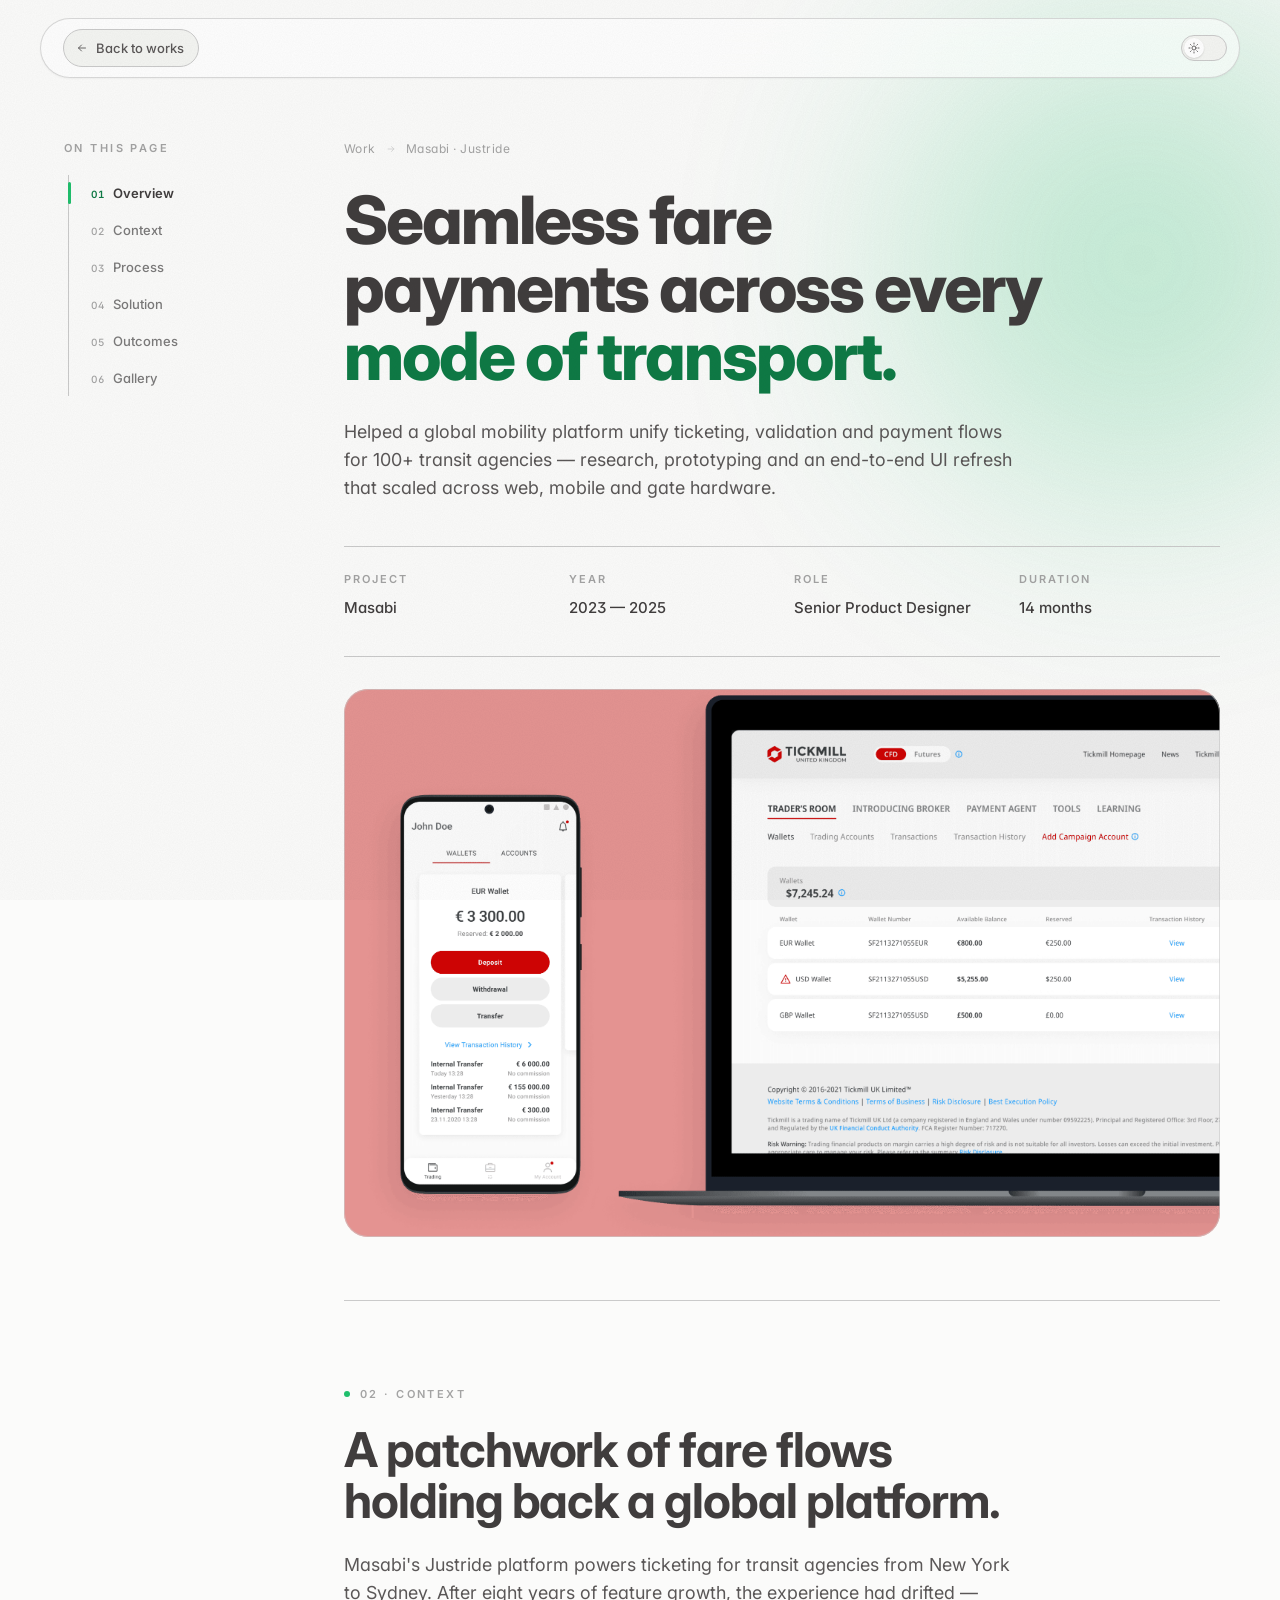
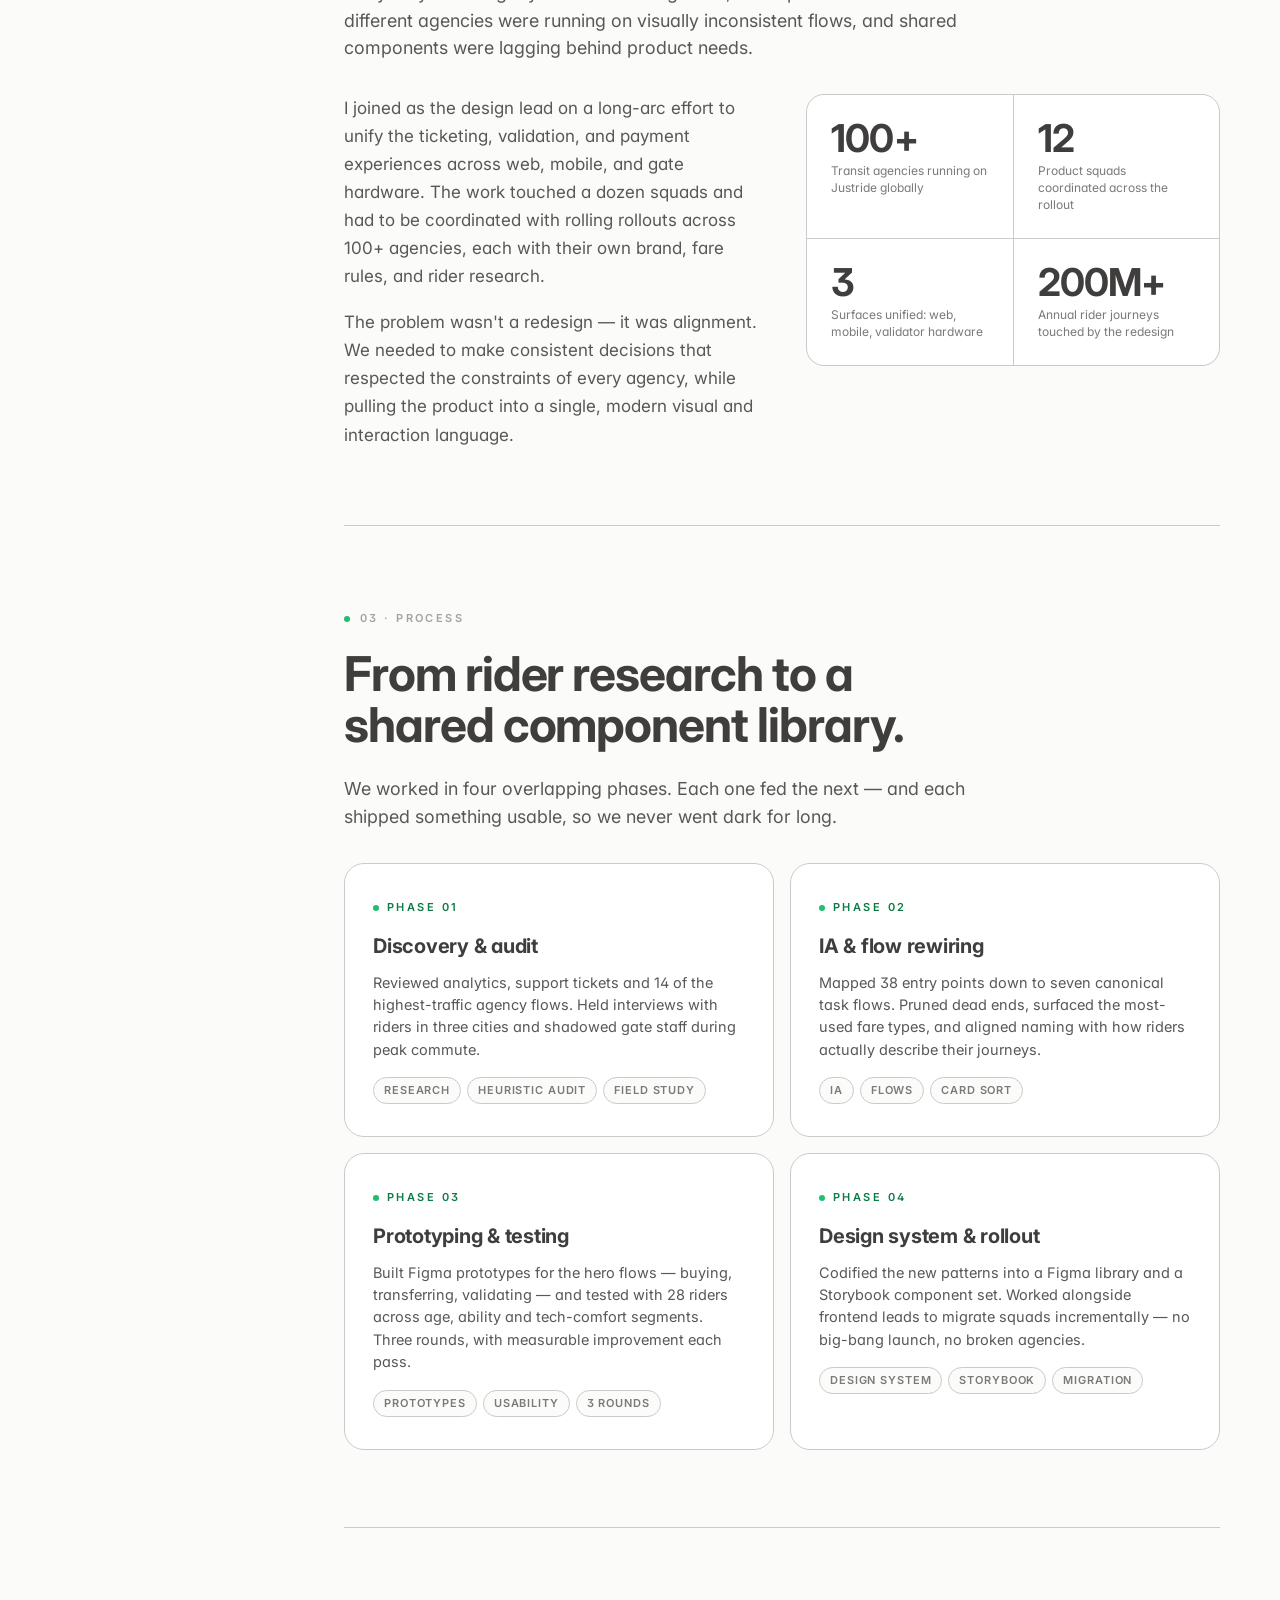
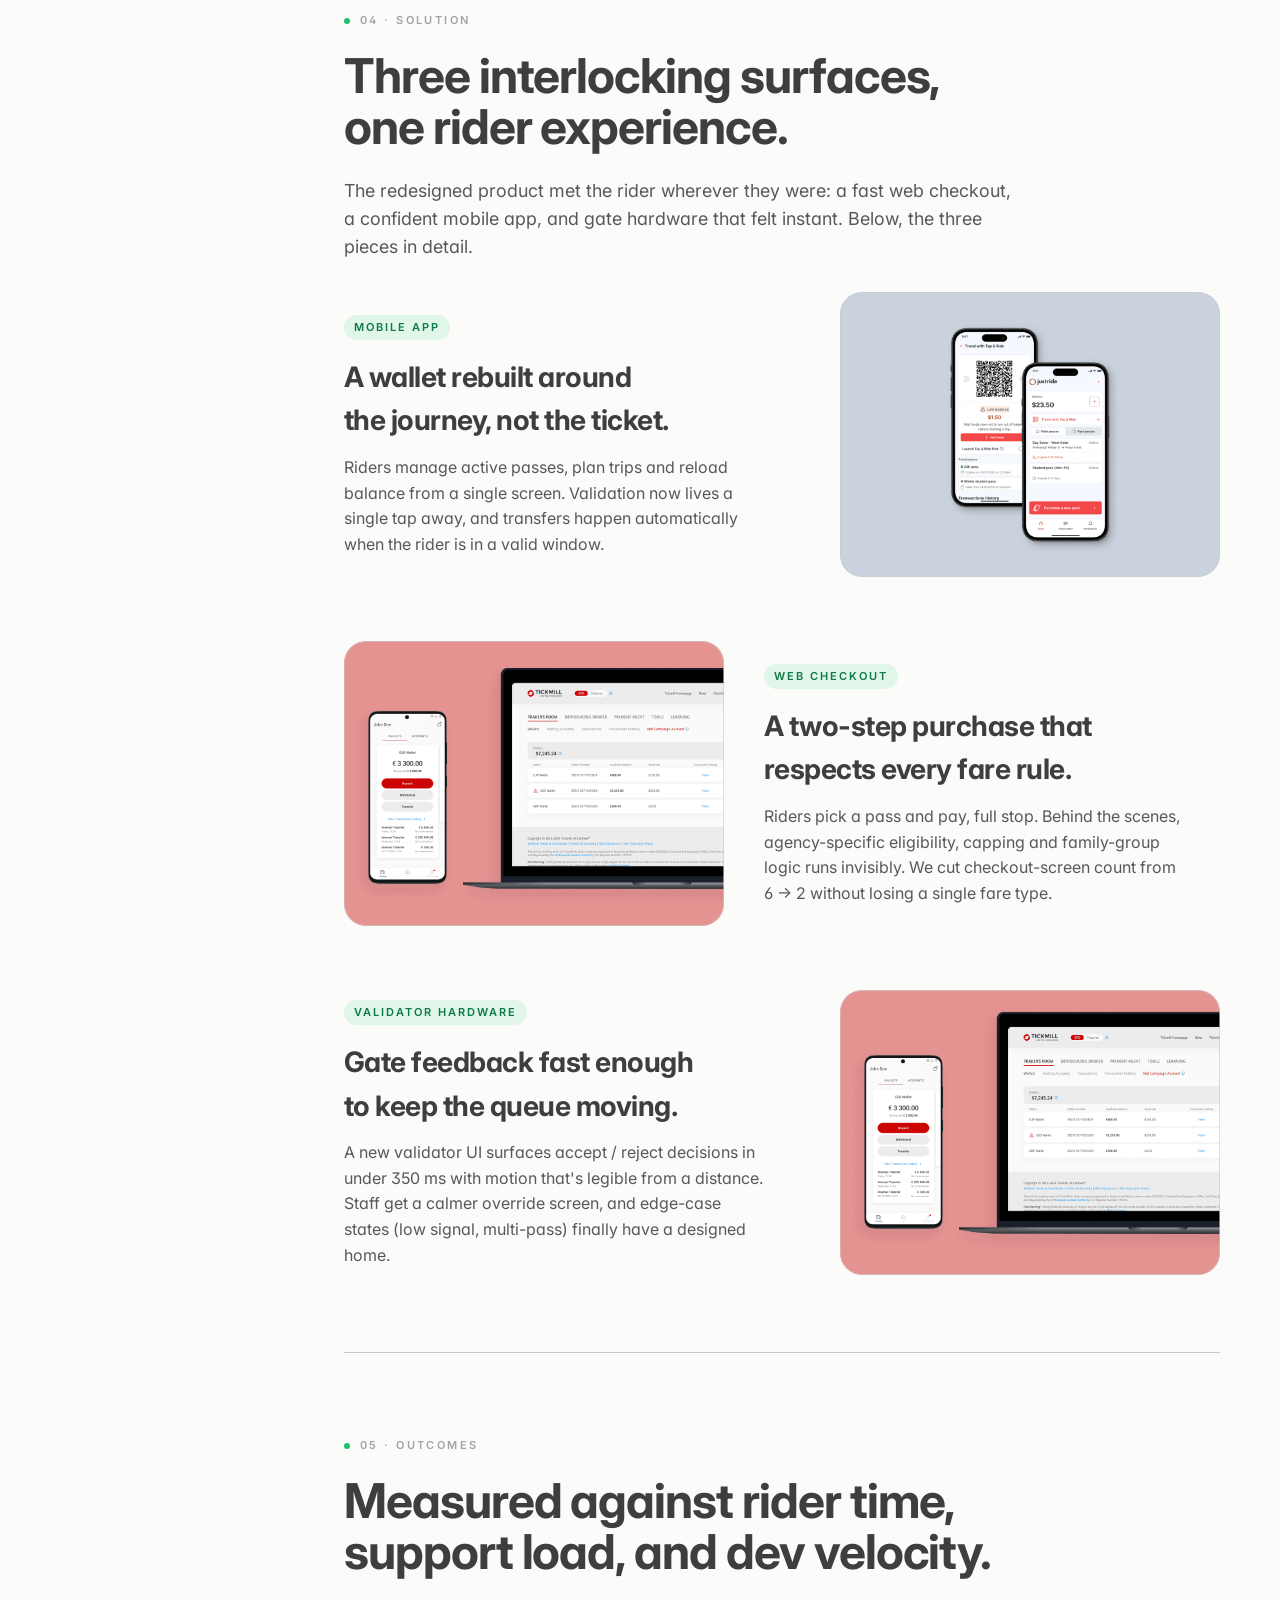
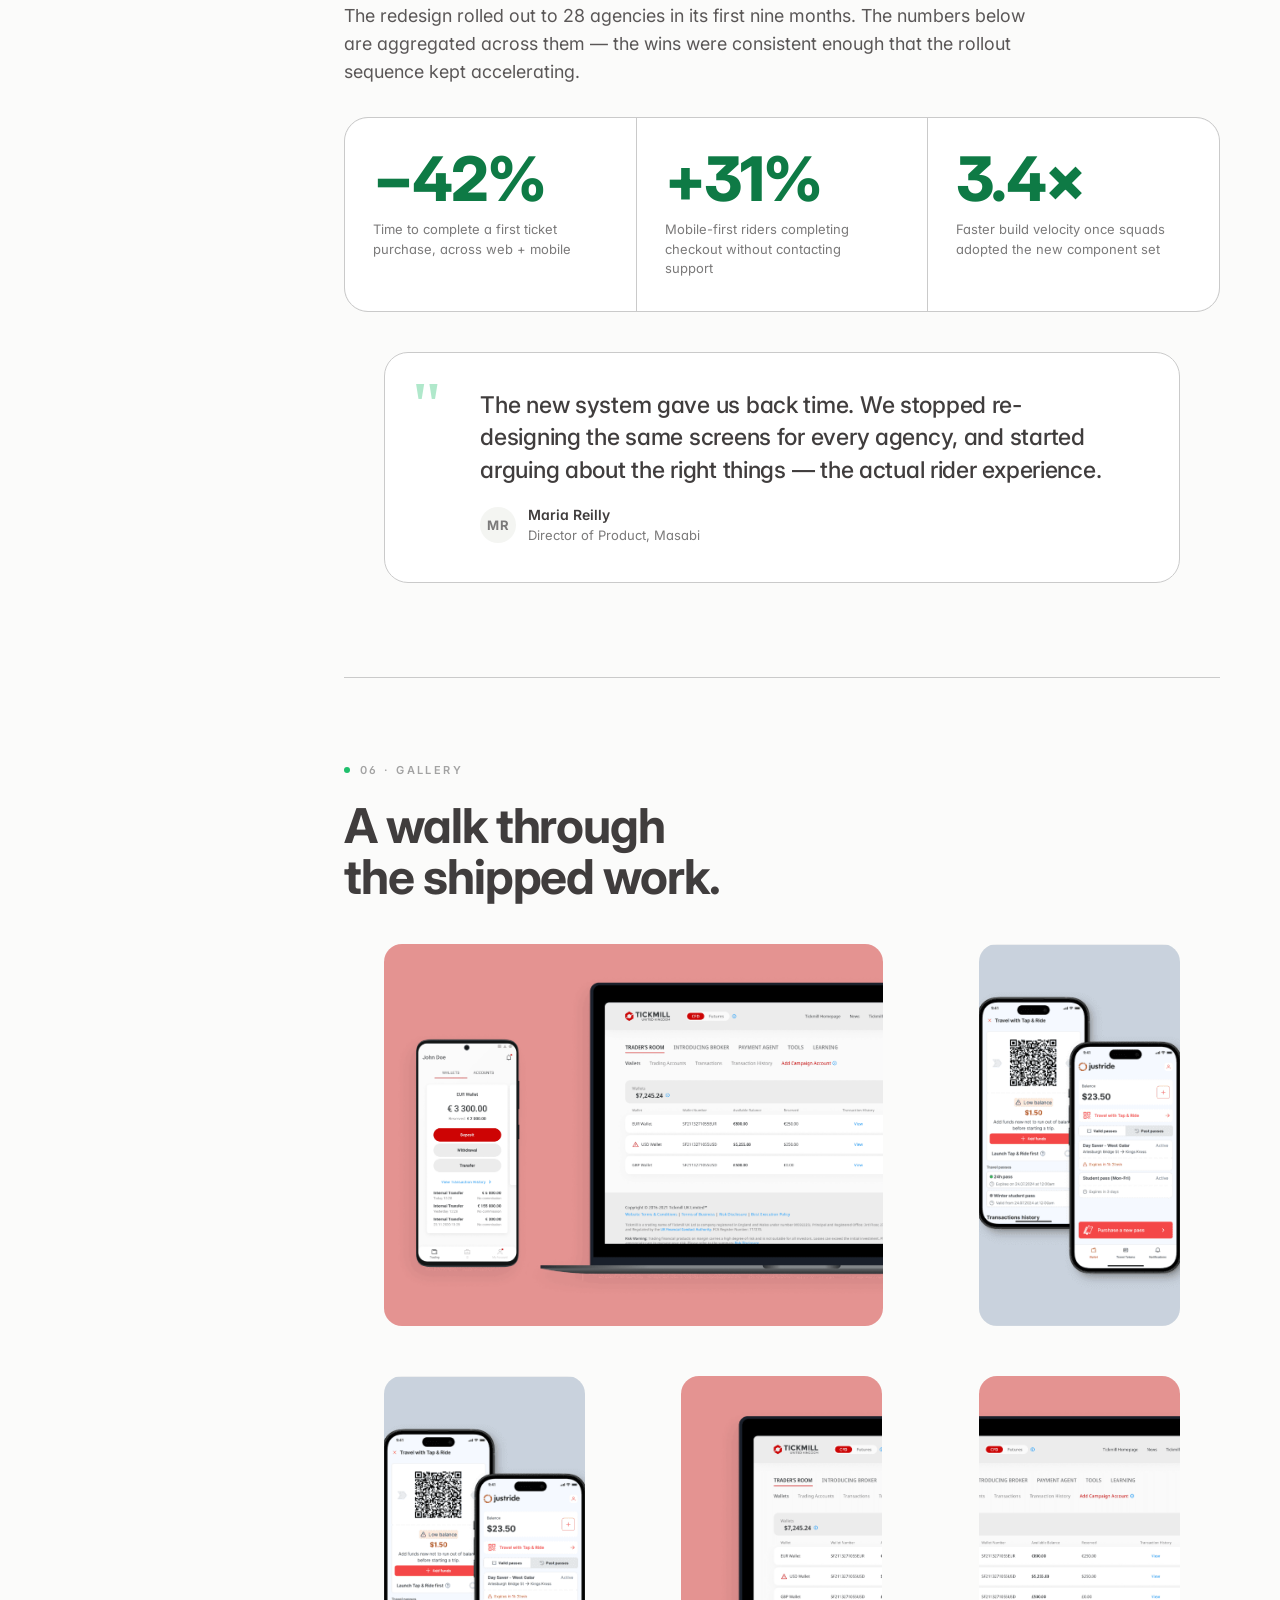
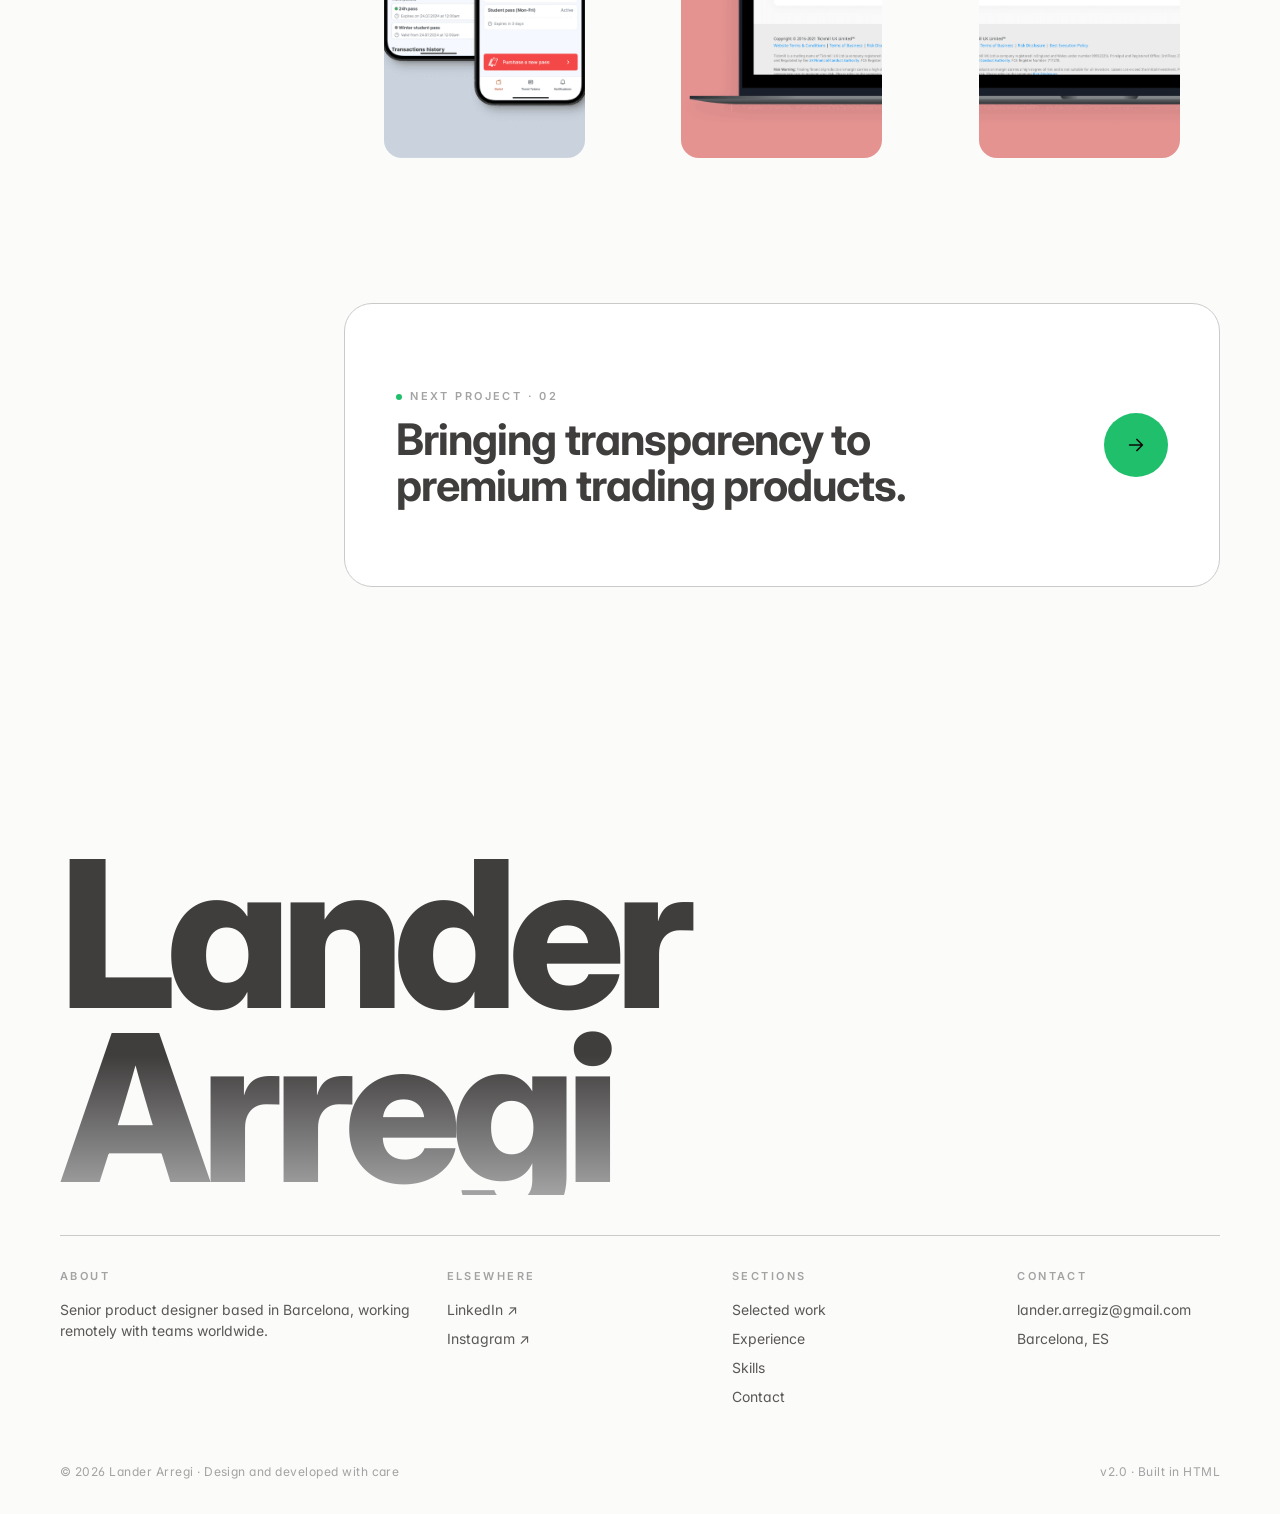
==== commit 365ddf13: "Add files via upload" ====
--- a/work/justride.html
+++ b/work/justride.html
@@ -1938,8 +1938,8 @@
           <p class="cs-hero__sub lp-reveal" data-delay="2">Helped a global mobility platform unify ticketing, validation and payment flows for 100+ transit agencies — research, prototyping and an end-to-end UI refresh that scaled across web, mobile and gate hardware.</p>
 
           <div class="cs-hero__meta lp-reveal" data-delay="3">
-            <div><span class="cs-hero__meta-k">Client</span><span class="cs-hero__meta-v">Masabi</span></div>
-            <div><span class="cs-hero__meta-k">Year</span><span class="cs-hero__meta-v">2023 — 2024</span></div>
+            <div><span class="cs-hero__meta-k">Project</span><span class="cs-hero__meta-v">Masabi</span></div>
+            <div><span class="cs-hero__meta-k">Year</span><span class="cs-hero__meta-v">2023 — 2025</span></div>
             <div><span class="cs-hero__meta-k">Role</span><span class="cs-hero__meta-v">Senior Product Designer</span></div>
             <div><span class="cs-hero__meta-k">Duration</span><span class="cs-hero__meta-v">14 months</span></div>
           </div>
@@ -2108,6 +2108,39 @@
         </section>
       </div>
     </div>
+
+    <footer class="lp-footer">
+      <div class="lp-wrap">
+        <div class="lp-footer__wordmark">Lander Arregi</div>
+        <div class="lp-footer__row">
+          <div class="lp-footer__col">
+            <h5>About</h5>
+            <p>Senior product designer based in Barcelona, working remotely with teams worldwide.</p>
+          </div>
+          <div class="lp-footer__col">
+            <h5>Elsewhere</h5>
+            <a href="https://www.linkedin.com/" target="_blank" rel="noopener noreferrer">LinkedIn ↗</a>
+            <a href="https://instagram.com/larregi" target="_blank" rel="noopener noreferrer">Instagram ↗</a>
+          </div>
+          <div class="lp-footer__col">
+            <h5>Sections</h5>
+            <a href="../index.html#work">Selected work</a>
+            <a href="../index.html#experience">Experience</a>
+            <a href="../index.html#skills">Skills</a>
+            <a href="../index.html#contact">Contact</a>
+          </div>
+          <div class="lp-footer__col">
+            <h5>Contact</h5>
+            <a href="mailto:lander.arregiz@gmail.com">lander.arregiz@gmail.com</a>
+            <p>Barcelona, ES</p>
+          </div>
+        </div>
+        <div class="lp-footer__base">
+          <span>© 2026 Lander Arregi · Design and developed with care</span>
+          <span>v2.0 · Built in HTML</span>
+        </div>
+      </div>
+    </footer>
   </main>
 
   <script>
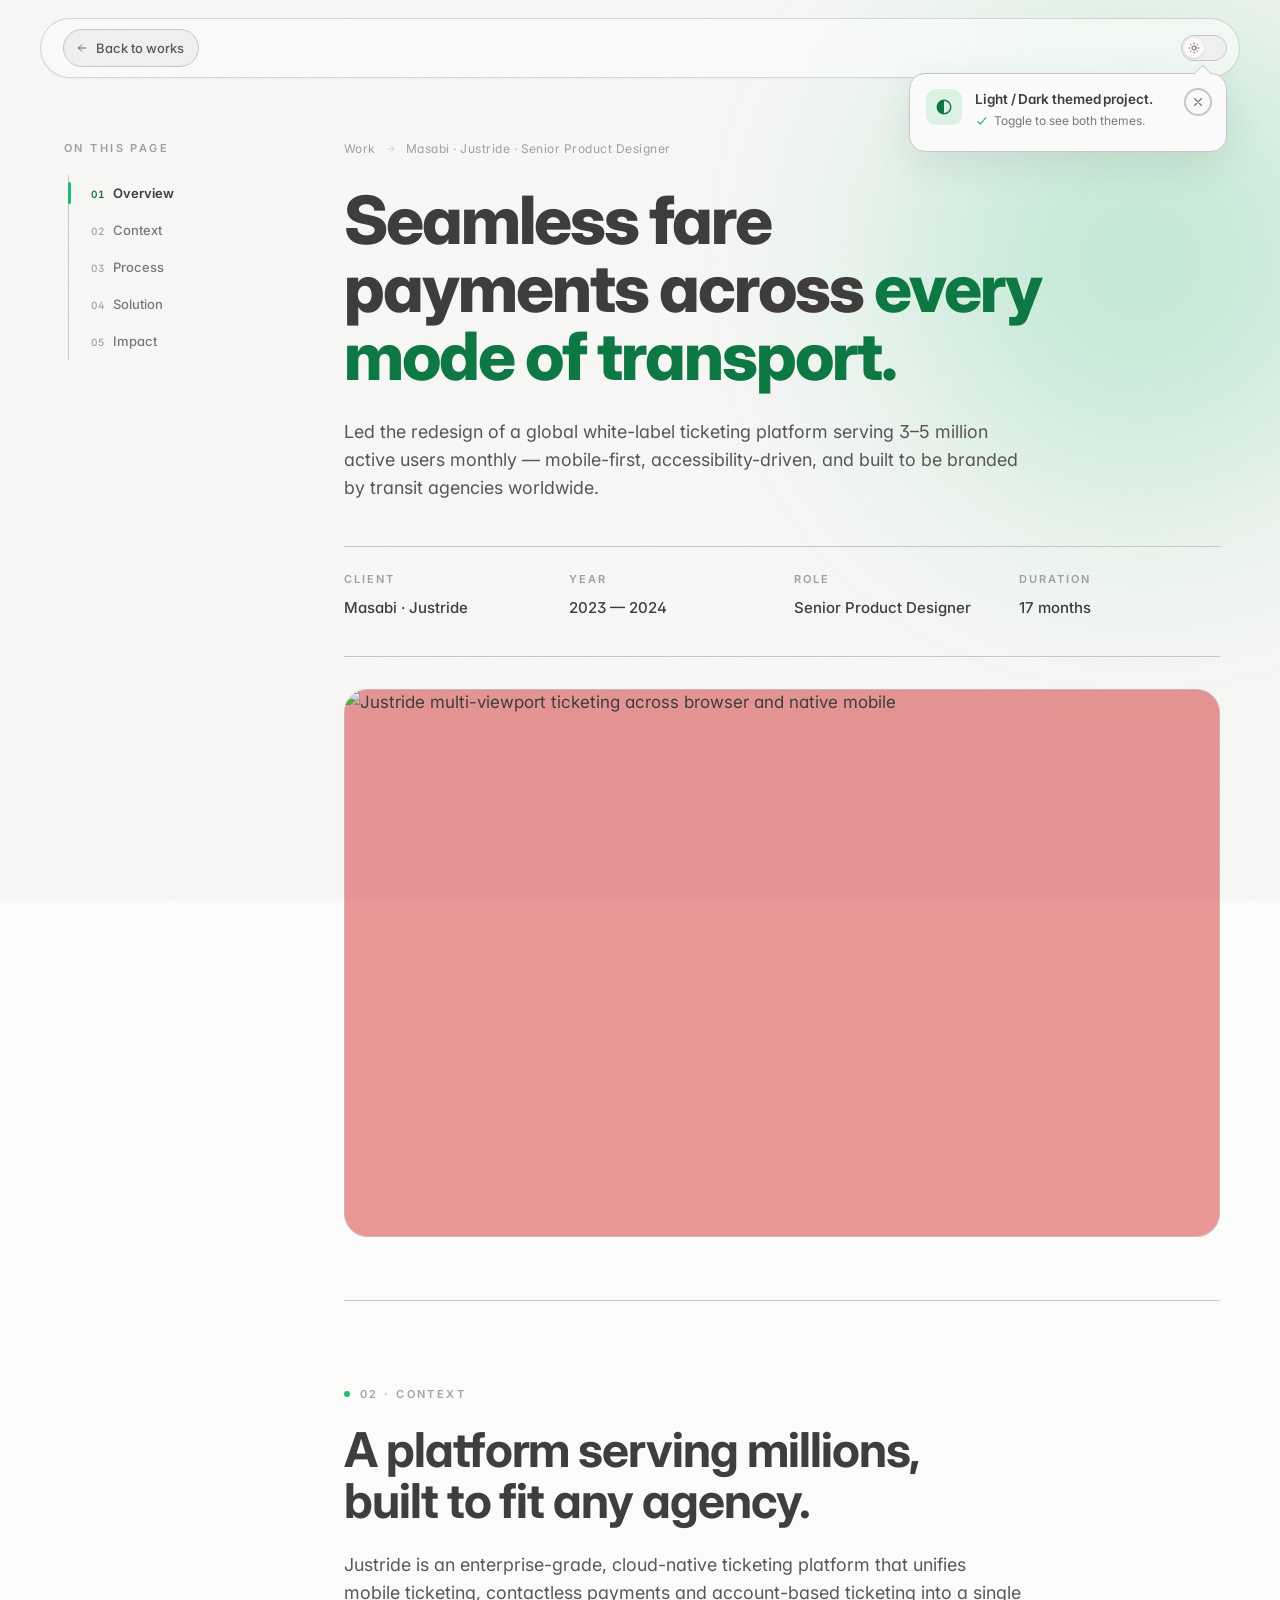
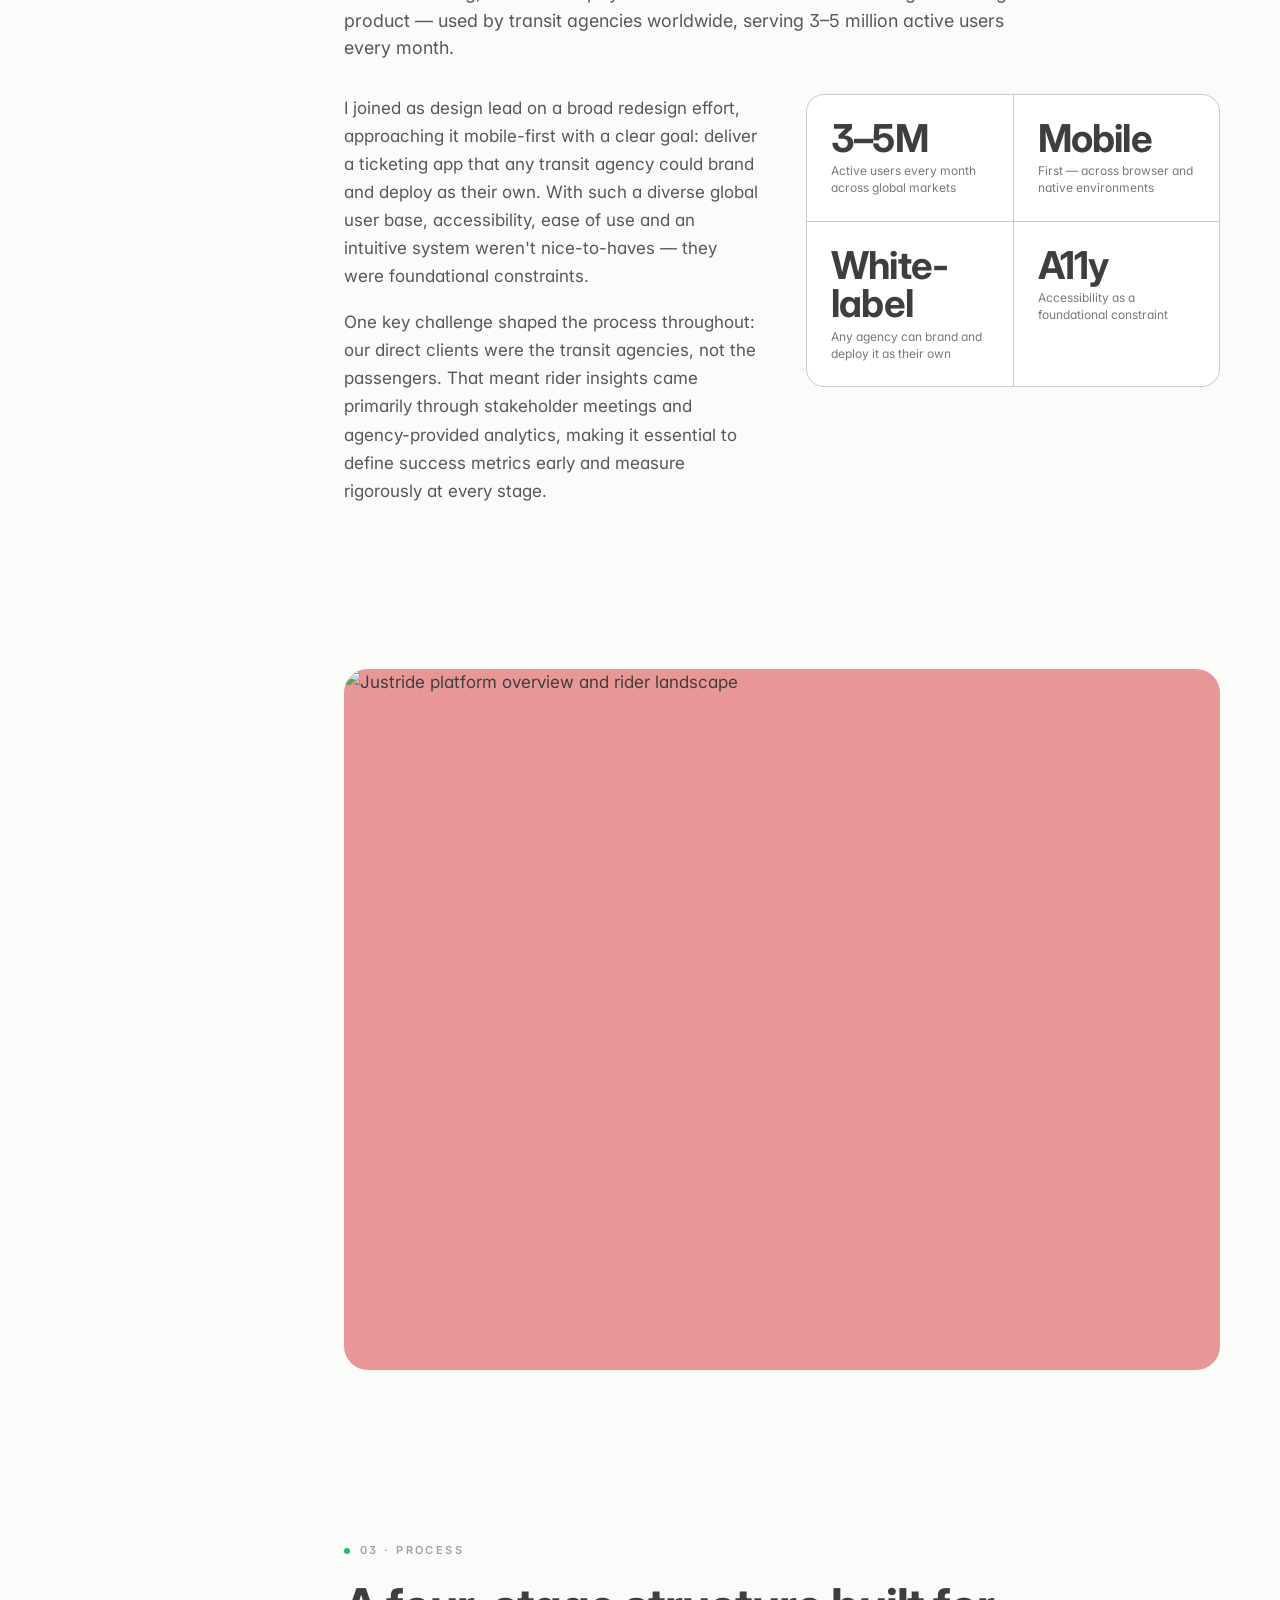
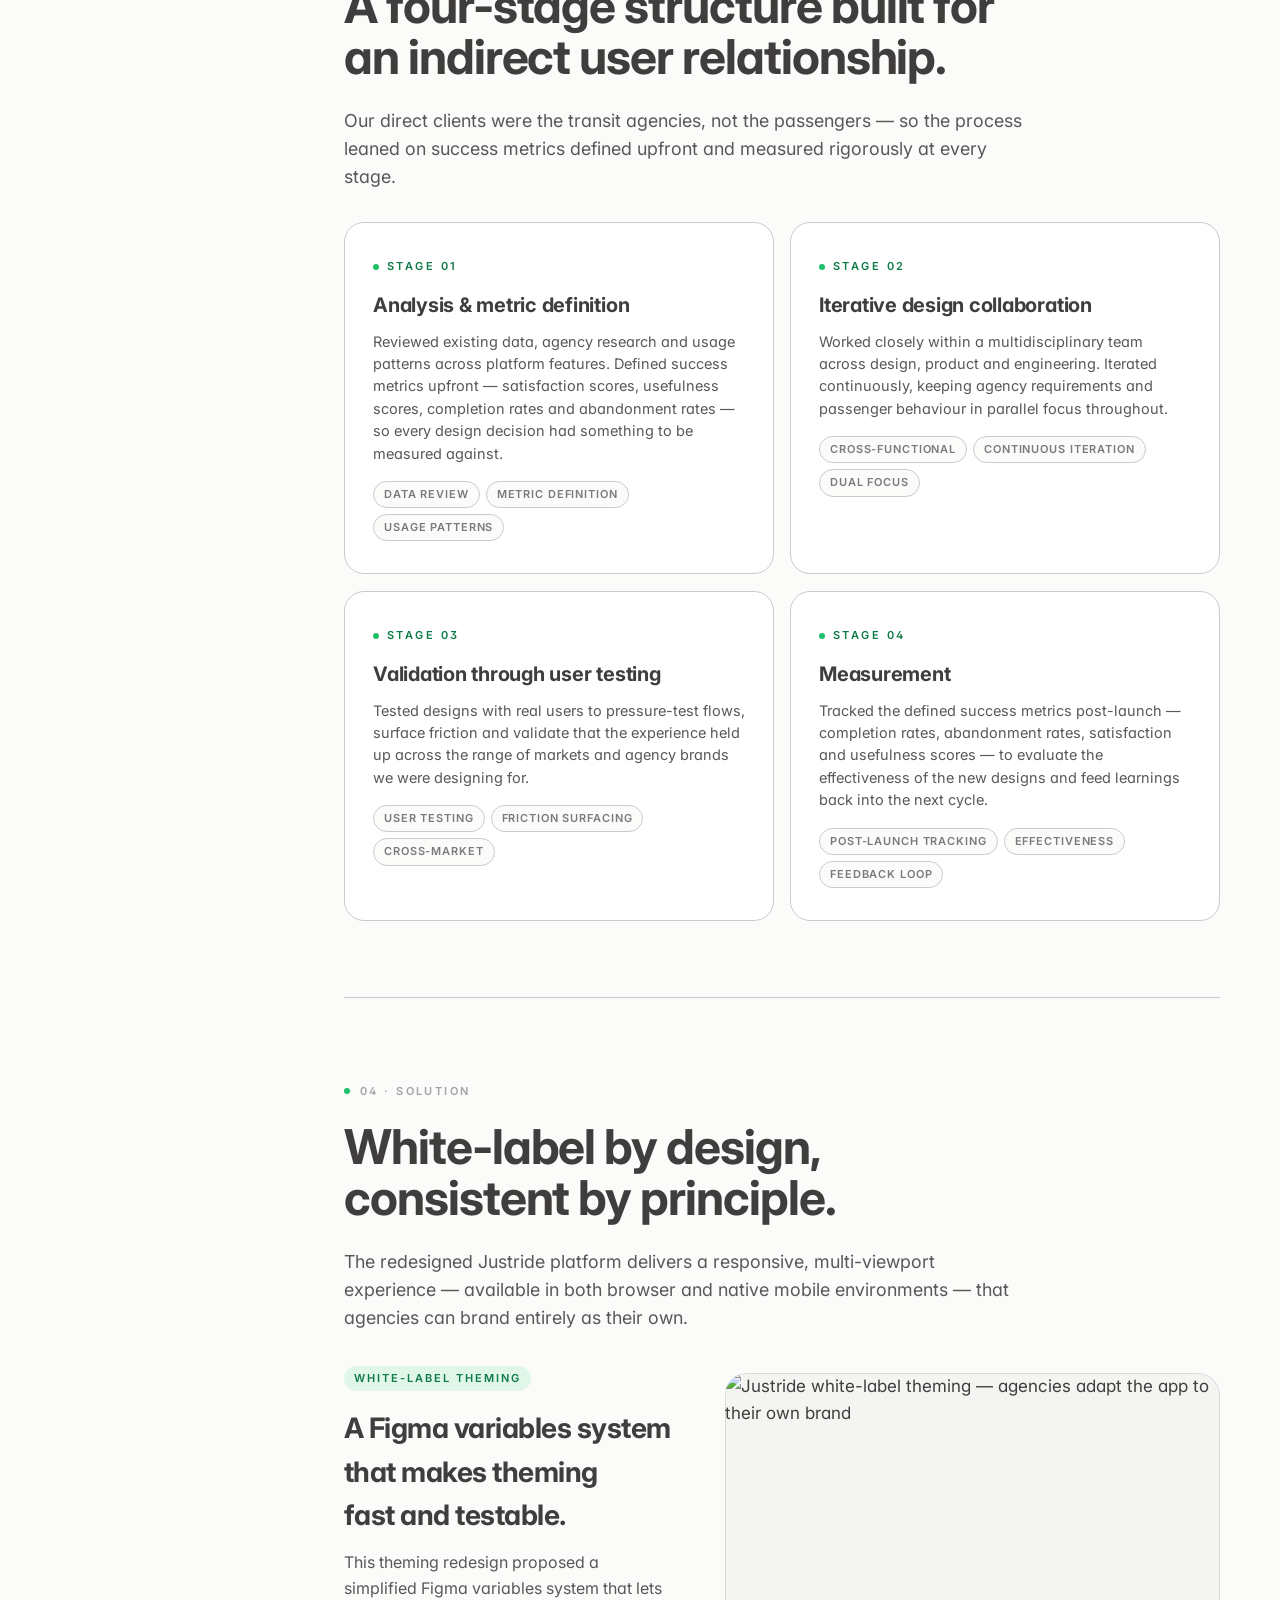
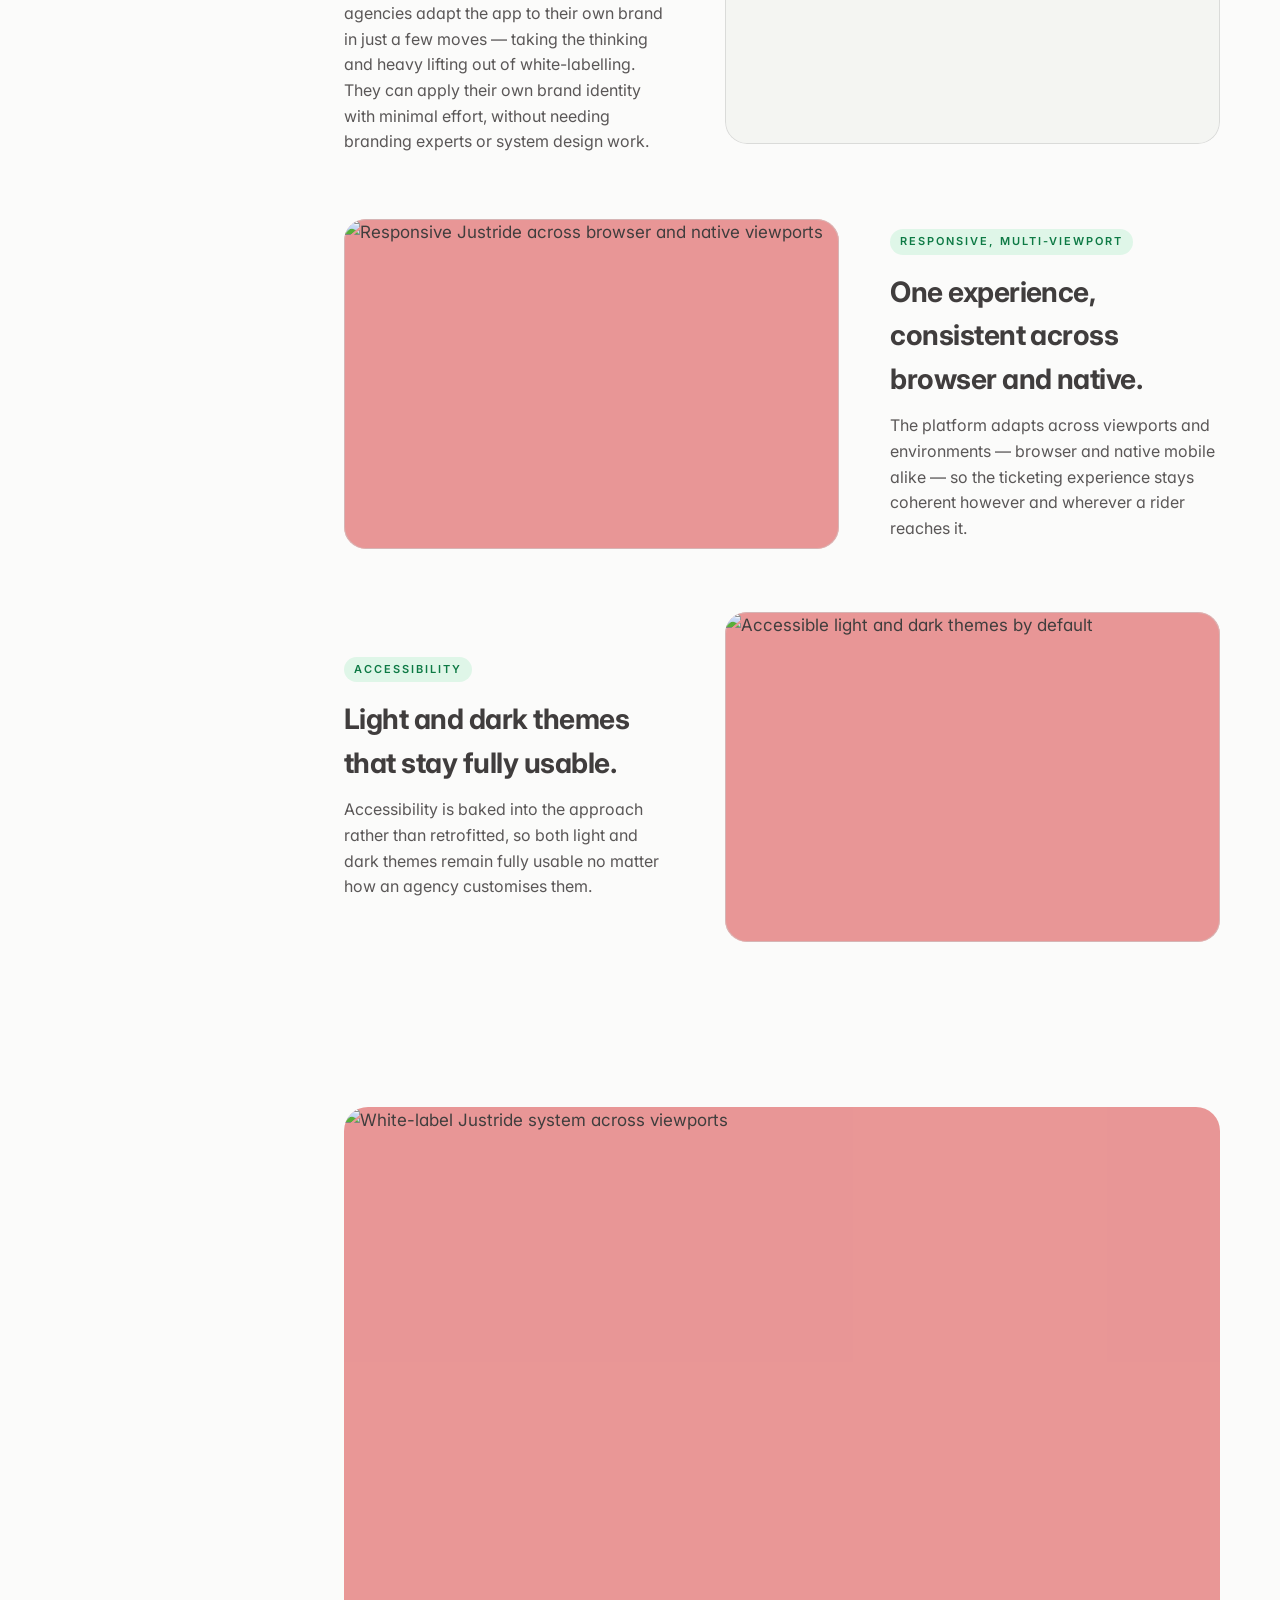
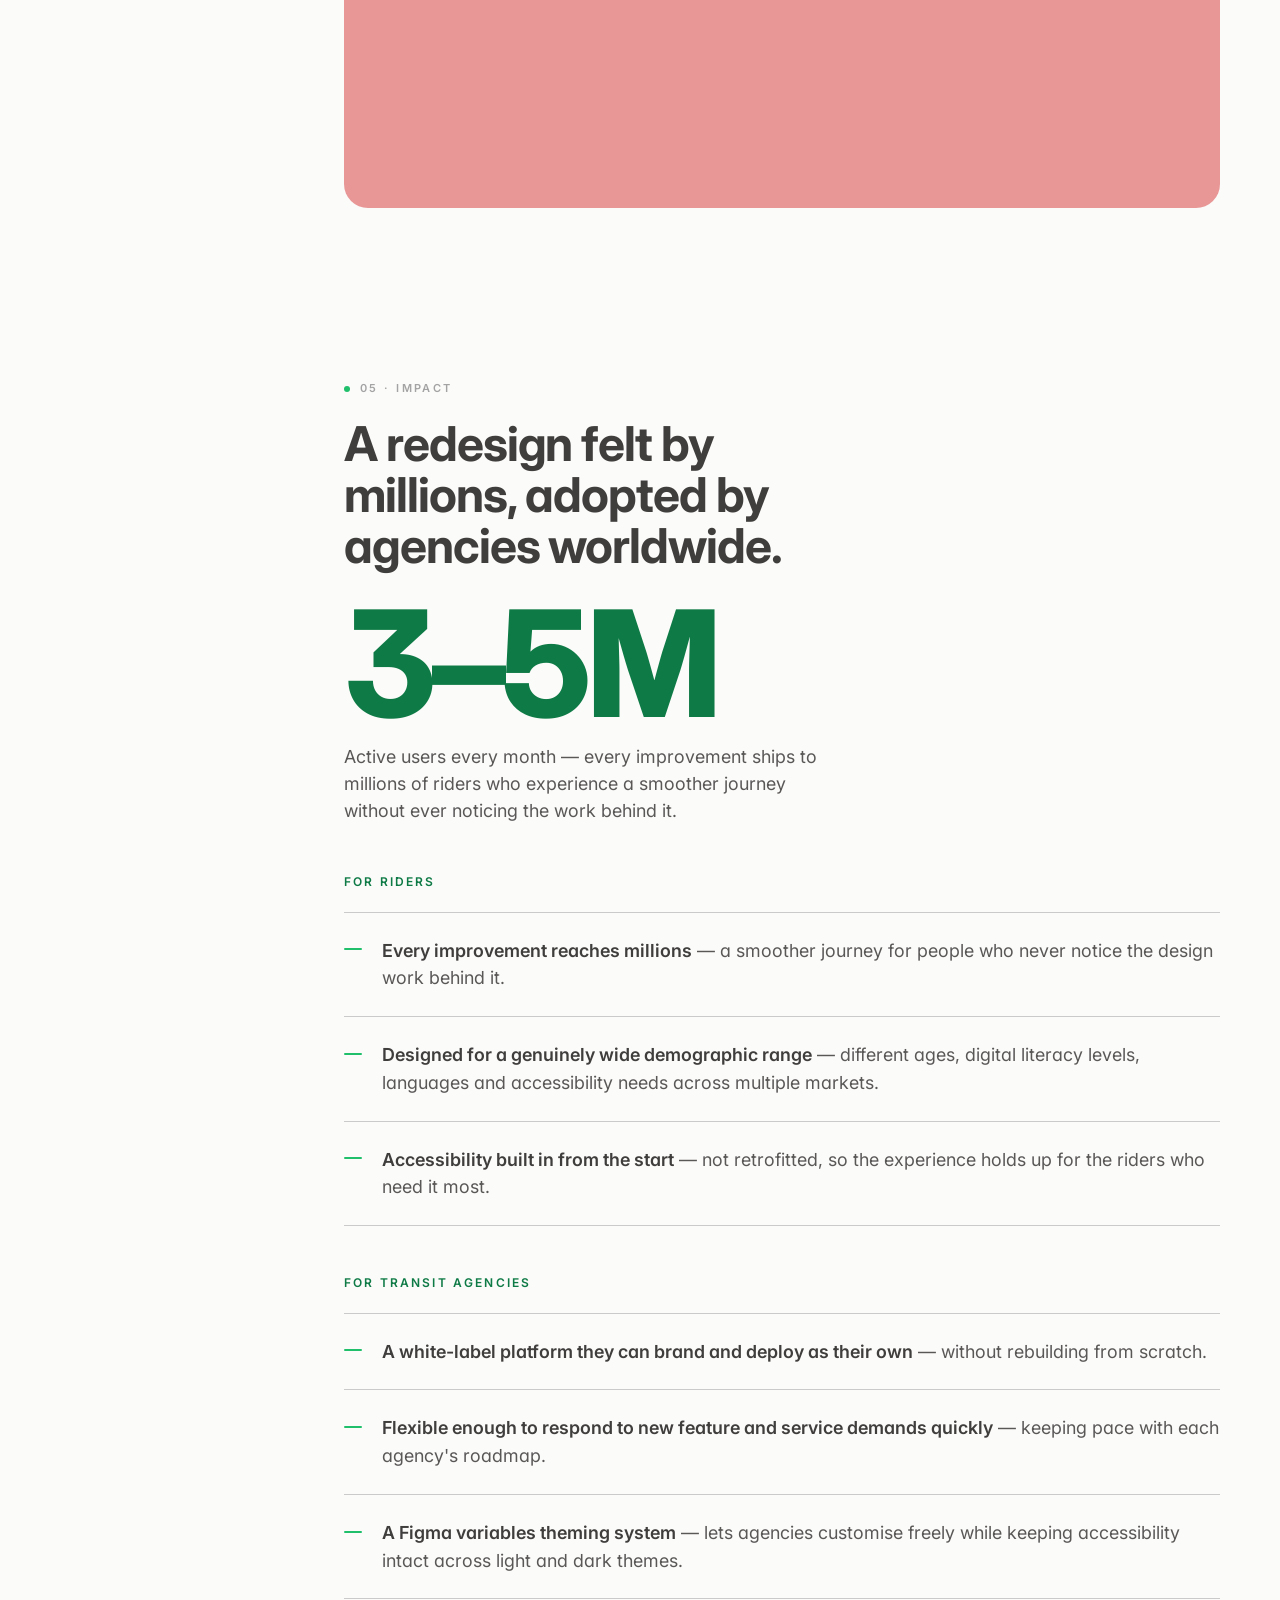
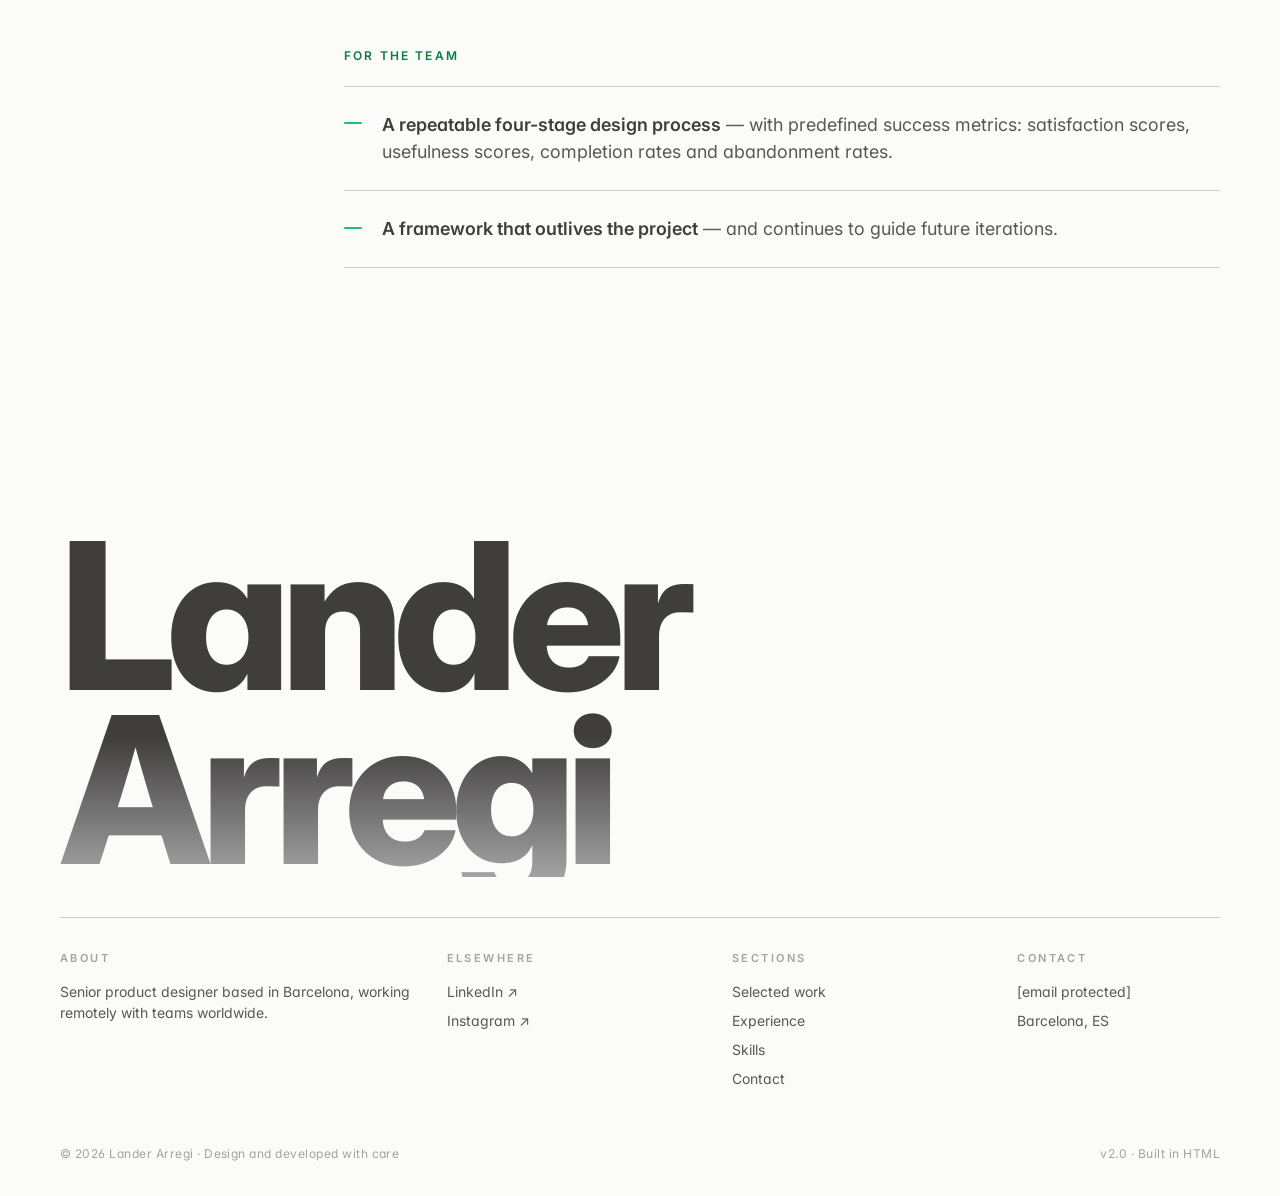
==== commit 59ca2c41: "Add files via upload" ====
--- a/work/justride.html
+++ b/work/justride.html
@@ -3,8 +3,8 @@
 <head>
   <meta charset="utf-8">
   <meta name="viewport" content="width=device-width, initial-scale=1">
-  <title>Justride — Case Study · Lander Arregi</title>
-  <meta name="description" content="Unifying ticketing, validation and payment flows for a global mobility platform serving 100+ transit agencies.">
+  <title>Masabi (Justride) — Case Study · Lander Arregi</title>
+  <meta name="description" content="Redesigning Justride — a global white-label transit ticketing platform serving 3–5 million monthly riders, mobile-first and accessibility-driven.">
 
   <link rel="preconnect" href="https://fonts.googleapis.com">
   <link rel="preconnect" href="https://fonts.gstatic.com" crossorigin>
@@ -17,6 +17,9 @@
       if (pref !== 'dark' && pref !== 'light') pref = 'light';
       document.documentElement.setAttribute('data-theme', pref);
       document.documentElement.setAttribute('data-theme-pref', pref);
+      /* Land at the top header on open/return — stop the browser from
+         restoring the previous scroll position. */
+      if ('scrollRestoration' in history) history.scrollRestoration = 'manual';
     })();
   </script>
 
@@ -1341,6 +1344,108 @@
   line-height: 0;
 }
 .cs-nav__back-arrow svg { display: block; }
+
+/* ============================================================
+   Theme-availability toast — appears at 30% scroll, points
+   at the theme toggle, self-dismisses after 8s. Once/session.
+   ============================================================ */
+.cs-toast {
+  position: fixed;
+  top: 0; right: 40px;
+  z-index: 95;
+  width: 318px;
+  max-width: calc(100vw - 32px);
+  display: flex; align-items: flex-start; gap: 13px;
+  padding: 15px 15px 15px 16px;
+  background: var(--surface);
+  border: 1px solid var(--border);
+  border-radius: var(--radius-card);
+  box-shadow: var(--shadow-card);
+  transform-origin: top right;
+  opacity: 0;
+  transform: translateY(-10px) scale(0.97);
+  pointer-events: none;
+  transition: opacity var(--dur-base) var(--ease-out),
+              transform var(--dur-base) var(--ease-out);
+}
+.cs-toast.is-in {
+  opacity: 1;
+  transform: none;
+  pointer-events: auto;
+}
+/* Pointer arrow aimed up at the theme toggle */
+.cs-toast__arrow {
+  position: absolute;
+  top: -7px; right: 22px;
+  width: 13px; height: 13px;
+  background: var(--surface);
+  border-left: 1px solid var(--border);
+  border-top: 1px solid var(--border);
+  transform: rotate(45deg);
+  border-top-left-radius: 3px;
+}
+.cs-toast__icon {
+  flex: 0 0 auto;
+  width: 36px; height: 36px;
+  border-radius: 10px;
+  background: var(--mint-soft);
+  color: var(--mint-ink);
+  display: inline-flex; align-items: center; justify-content: center;
+}
+.cs-toast__body { flex: 1 1 auto; min-width: 0; padding-top: 1px; }
+.cs-toast__title {
+  margin: 0;
+  font-size: 13.5px; font-weight: 600; line-height: 1.42;
+  letter-spacing: -0.006em; color: var(--fg);
+  text-wrap: pretty;
+}
+.cs-toast__hint {
+  margin: 4px 0 0;
+  font-size: 12px; line-height: 1.4; color: var(--fg-2);
+  display: inline-flex; align-items: center; gap: 6px;
+}
+.cs-toast__hint svg { color: var(--mint); }
+/* Close button wrapped by a depleting countdown ring */
+.cs-toast__close {
+  position: relative;
+  flex: 0 0 auto;
+  width: 30px; height: 30px;
+  margin: -2px -2px 0 0;
+  padding: 0; border: 0; background: transparent; cursor: pointer;
+  display: inline-flex; align-items: center; justify-content: center;
+  border-radius: 9999px;
+  color: var(--fg-2);
+  transition: color var(--dur-micro) var(--ease-out),
+              background var(--dur-micro) var(--ease-out);
+}
+.cs-toast__close:hover { color: var(--fg); background: var(--surface-alt); }
+.cs-toast__close:focus-visible { outline: 2px solid var(--mint); outline-offset: 2px; }
+.cs-toast__close > svg:not(.cs-toast__ring) { position: relative; z-index: 1; flex: 0 0 auto; }
+.cs-toast__ring {
+  position: absolute; inset: 0;
+  width: 30px; height: 30px;
+  transform: rotate(-90deg);
+  pointer-events: none;
+  overflow: visible;
+}
+.cs-toast__ring circle { fill: none; }
+.cs-toast__ring-track { stroke: var(--border); stroke-width: 2; }
+.cs-toast__ring-prog {
+  stroke: var(--mint); stroke-width: 2; stroke-linecap: round;
+  stroke-dasharray: 81.68; stroke-dashoffset: 0;
+}
+@keyframes cs-toast-deplete {
+  from { stroke-dashoffset: 0; }
+  to   { stroke-dashoffset: 81.68; }
+}
+.cs-toast.is-counting .cs-toast__ring-prog {
+  animation: cs-toast-deplete 8s linear forwards;
+}
+@media (prefers-reduced-motion: reduce) {
+  .cs-toast { transition: opacity var(--dur-base) var(--ease-out); transform: none; }
+  .cs-toast.is-in { transform: none; }
+  .cs-toast.is-counting .cs-toast__ring-prog { animation: none; stroke-dashoffset: 81.68; }
+}
 
 /* ============================================================
    Page layout — sticky side index + content
@@ -1533,6 +1638,19 @@
   aspect-ratio: 16/10;
   position: relative;
 }
+.cs-bigfig {
+  margin: clamp(40px, 7vw, 88px) 0;
+}
+.cs-bigfig__shot {
+  border-radius: 24px;
+  overflow: hidden;
+  background: var(--surface-alt);
+  aspect-ratio: 5/4;
+  position: relative;
+}
+.cs-bigfig__shot img {
+  width: 100%; height: 100%; object-fit: cover; display: block;
+}
 .cs-hero__cover img {
   width: 100%; height: 100%; object-fit: cover; display: block;
 }
@@ -1652,21 +1770,25 @@
 }
 .cs-screen {
   display: grid;
-  grid-template-columns: 1.2fr 1fr;
-  gap: 40px;
+  grid-template-columns: 1fr 1.5fr;
+  gap: clamp(32px, 4vw, 56px);
   align-items: center;
 }
-.cs-screen--flip { grid-template-columns: 1fr 1.2fr; }
+.cs-screen--flip { grid-template-columns: 1.5fr 1fr; }
 .cs-screen--flip .cs-screen__notes { order: 2; }
 .cs-screen--flip .cs-screen__shot  { order: 1; }
 .cs-screen__shot {
   border-radius: 22px; overflow: hidden;
   background: var(--surface-alt);
-  aspect-ratio: 4/3; position: relative;
+  aspect-ratio: 3/2; position: relative;
 }
 .cs-screen__shot img {
   width: 100%; height: 100%; object-fit: cover; display: block;
 }
+/* The theming preview is a full-bleed 4:3 diagram with its own background,
+   so it gets its own frame ratio and no red backdrop — fills edge to edge. */
+.cs-screen__shot--theming { aspect-ratio: 4 / 3; background: var(--surface-alt); }
+.cs-screen__shot--theming .cs-shot { object-fit: cover; object-position: center; }
 .cs-screen__shot::after {
   content: ""; position: absolute; inset: 0; border-radius: inherit;
   box-shadow: 0 0 0 1px color-mix(in srgb, var(--border) 60%, transparent) inset;
@@ -1893,6 +2015,135 @@
 }
 :root[data-theme="dark"] .cs-hero::before { opacity: 0.18; }
 
+/* ============================================================
+   Image placeholders — drop real screenshots here
+   ============================================================ */
+.cs-ph {
+  position: absolute; inset: 0;
+  display: flex; align-items: center; justify-content: center;
+  padding: 16px;
+  background:
+    repeating-linear-gradient(135deg,
+      transparent 0, transparent 11px,
+      color-mix(in srgb, var(--border) 55%, transparent) 11px,
+      color-mix(in srgb, var(--border) 55%, transparent) 12px),
+    var(--surface-alt);
+}
+.cs-ph span {
+  font-family: var(--font-mono);
+  font-size: 11px; letter-spacing: 0.06em; line-height: 1.45;
+  text-transform: uppercase; text-align: center;
+  color: var(--fg-2);
+  padding: 8px 14px;
+  border: 1px dashed var(--border-strong);
+  border-radius: 8px;
+  background: color-mix(in srgb, var(--bg) 78%, transparent);
+  max-width: 86%;
+}
+/* ============================================================
+   Themed screenshots — light/dark variants swap with the theme
+   ============================================================ */
+.cs-shot {
+  position: absolute; inset: 0; z-index: 1;
+  box-sizing: border-box;
+  width: 100%; height: 100%;
+  object-fit: cover; object-position: center top;
+  display: block;
+}
+.cs-shot--dark { display: none; }
+.cs-shot.cs-shot--dark { display: none; }
+:root[data-theme="dark"] .cs-shot.cs-shot--light { display: none; }
+:root[data-theme="dark"] .cs-shot.cs-shot--dark  { display: block; }
+
+/* Transparent device composites float on a dynamic red backdrop.
+   Light: #CC0000 @ 40% · Dark: #B40000 @ 30%. */
+.cs-redbg { background: rgba(204, 0, 0, 0.40); }
+:root[data-theme="dark"] .cs-redbg { background: rgba(180, 0, 0, 0.30); }
+.cs-redbg .cs-shot {
+  object-fit: contain;
+  object-position: center;
+  padding: 0;
+}
+
+/* ============================================================
+   Onboarding screens — 4-up labelled flow, fully displayed
+   ============================================================ */
+.cs-thumbs {
+  margin-top: clamp(28px, 4vw, 44px);
+  display: grid; grid-template-columns: repeat(4, 1fr);
+  gap: clamp(18px, 2.4vw, 32px);
+}
+.cs-thumb-card {
+  margin: 0;
+  display: flex; flex-direction: column;
+  gap: 16px;
+}
+.cs-thumb-cap {
+  display: flex; align-items: baseline; gap: 10px;
+  padding-left: 2px;
+}
+.cs-thumb-step {
+  font-family: var(--font-mono);
+  font-size: 12px; font-weight: 600; letter-spacing: 0.08em;
+  color: var(--mint-ink); flex: none;
+}
+:root[data-theme="dark"] .cs-thumb-step { color: var(--mint); }
+.cs-thumb-title {
+  font-size: clamp(15px, 1.3vw, 17px); font-weight: 600;
+  letter-spacing: -0.01em; line-height: 1.25;
+  color: var(--fg); text-wrap: balance;
+}
+.cs-thumb {
+  position: relative; margin: 0;
+  aspect-ratio: 720 / 1688;
+  border-radius: 18px; overflow: hidden;
+  background: var(--surface-alt);
+}
+.cs-thumb::after {
+  content: ""; position: absolute; inset: 0; border-radius: inherit;
+  box-shadow: 0 0 0 1px color-mix(in srgb, var(--border) 60%, transparent) inset;
+  pointer-events: none;
+}
+@media (max-width: 800px) { .cs-thumbs { grid-template-columns: 1fr 1fr; } }
+@media (max-width: 460px) { .cs-thumbs { grid-template-columns: 1fr; } }
+
+/* ============================================================
+   Outcomes — takeaway list with mint dash markers
+   ============================================================ */
+.cs-takeaways {
+  list-style: none; padding: 0; margin: clamp(8px, 2vw, 20px) 0 0;
+  display: flex; flex-direction: column;
+}
+.cs-takeaway {
+  display: grid; grid-template-columns: 26px 1fr; gap: 12px;
+  align-items: start;
+  padding: 24px 0;
+  border-top: 1px solid var(--border);
+  font-size: clamp(16px, 1.4vw, 19px);
+  line-height: 1.55;
+  color: var(--fg-1);
+}
+.cs-takeaway:last-child { border-bottom: 1px solid var(--border); }
+.cs-takeaway__dash {
+  width: 18px; height: 2px; border-radius: 2px;
+  background: var(--mint); margin-top: 0.65em;
+}
+.cs-takeaway b { color: var(--fg); font-weight: 600; }
+@media (max-width: 560px) {
+  .cs-takeaway { grid-template-columns: 20px 1fr; gap: 10px; }
+}
+
+/* ============================================================
+   Masabi impact — prominent stat + audience groups
+   ============================================================ */
+.cs-bigstat { margin: clamp(4px,1.5vw,16px) 0 clamp(28px,4vw,44px); }
+.cs-bigstat__v { font-size: clamp(64px,13vw,148px); font-weight:800; letter-spacing:-0.03em; line-height:0.92; color:var(--mint-ink); }
+:root[data-theme="dark"] .cs-bigstat__v { color: var(--mint); }
+.cs-bigstat__k { font-size: clamp(15px,1.4vw,18px); line-height:1.5; color:var(--fg-1); margin-top:12px; max-width:46ch; }
+.cs-impact-group { margin-top: clamp(28px,4vw,48px); }
+.cs-impact-group__label { font-size:12px; font-weight:600; letter-spacing:0.18em; text-transform:uppercase; color:var(--mint-ink); margin:0 0 6px; }
+:root[data-theme="dark"] .cs-impact-group__label { color: var(--mint); }
+
   </style>
 </head>
 <body>
@@ -1900,7 +2151,7 @@
 
   <div class="cs-nav-wrap">
     <nav class="cs-nav" aria-label="Primary">
-      <a class="cs-nav__back" href="../index.html#work">
+      <a class="cs-nav__back" href="../index.html">
         <span class="cs-nav__back-arrow"><svg width="12" height="12" viewBox="0 0 24 24" fill="none" stroke="currentColor" stroke-width="1.8" stroke-linecap="round" stroke-linejoin="round" aria-hidden="true"><path d="M5 12h14M13 6l6 6-6 6"></path></svg></span>
         Back to works
       </a>
@@ -1912,6 +2163,21 @@
     </nav>
   </div>
 
+  <div class="cs-toast" id="themeToast" role="status" aria-live="polite" hidden>
+    <span class="cs-toast__arrow" aria-hidden="true"></span>
+    <span class="cs-toast__icon" aria-hidden="true">
+      <svg width="18" height="18" viewBox="0 0 24 24" fill="none" stroke="currentColor" stroke-width="1.8"><circle cx="12" cy="12" r="9"></circle><path d="M12 3a9 9 0 0 0 0 18z" fill="currentColor" stroke="none"></path></svg>
+    </span>
+    <div class="cs-toast__body">
+      <p class="cs-toast__title">Light / Dark themed project.</p>
+      <p class="cs-toast__hint"><svg width="13" height="13" viewBox="0 0 24 24" fill="none" stroke="currentColor" stroke-width="2" stroke-linecap="round" stroke-linejoin="round" aria-hidden="true"><path d="M5 12l5 5L20 5"></path></svg>Toggle to see both themes.</p>
+    </div>
+    <button type="button" class="cs-toast__close" id="themeToastClose" aria-label="Dismiss notification">
+      <svg class="cs-toast__ring" viewBox="0 0 30 30" aria-hidden="true"><circle class="cs-toast__ring-track" cx="15" cy="15" r="13"></circle><circle class="cs-toast__ring-prog" cx="15" cy="15" r="13"></circle></svg>
+      <svg width="14" height="14" viewBox="0 0 24 24" fill="none" stroke="currentColor" stroke-width="2" stroke-linecap="round" aria-hidden="true"><path d="M6 6l12 12M18 6L6 18"></path></svg>
+    </button>
+  </div>
+
   <main>
     <div class="cs-shell">
       <aside class="cs-index" aria-label="On this page">
@@ -1921,8 +2187,7 @@
             <li><a href="#context" class="cs-index__item" data-spy="context"><span class="cs-index__num">02</span>Context</a></li>
             <li><a href="#process" class="cs-index__item" data-spy="process"><span class="cs-index__num">03</span>Process</a></li>
             <li><a href="#solution" class="cs-index__item" data-spy="solution"><span class="cs-index__num">04</span>Solution</a></li>
-            <li><a href="#outcomes" class="cs-index__item" data-spy="outcomes"><span class="cs-index__num">05</span>Outcomes</a></li>
-            <li><a href="#gallery" class="cs-index__item" data-spy="gallery"><span class="cs-index__num">06</span>Gallery</a></li>
+            <li><a href="#impact" class="cs-index__item" data-spy="impact"><span class="cs-index__num">05</span>Impact</a></li>
         </ul>
       </aside>
 
@@ -1931,91 +2196,96 @@
           <div class="cs-hero__breadcrumb lp-reveal">
             <a href="../index.html">Work</a>
             <svg width="10" height="10" viewBox="0 0 24 24" fill="none" stroke="currentColor" stroke-width="1.8" stroke-linecap="round" stroke-linejoin="round" aria-hidden="true"><path d="M5 12h14M13 6l6 6-6 6"></path></svg>
-            <span>Masabi · Justride</span>
+            <span>Masabi · Justride · Senior Product Designer</span>
           </div>
 
-          <h1 class="cs-hero__title lp-reveal" data-delay="1">Seamless fare payments across every<em> mode of transport.</em></h1>
-          <p class="cs-hero__sub lp-reveal" data-delay="2">Helped a global mobility platform unify ticketing, validation and payment flows for 100+ transit agencies — research, prototyping and an end-to-end UI refresh that scaled across web, mobile and gate hardware.</p>
+          <h1 class="cs-hero__title lp-reveal" data-delay="1">Seamless fare payments across <em>every mode of transport.</em></h1>
+          <p class="cs-hero__sub lp-reveal" data-delay="2">Led the redesign of a global white-label ticketing platform serving 3–5 million active users monthly — mobile-first, accessibility-driven, and built to be branded by transit agencies worldwide.</p>
 
           <div class="cs-hero__meta lp-reveal" data-delay="3">
-            <div><span class="cs-hero__meta-k">Project</span><span class="cs-hero__meta-v">Masabi</span></div>
-            <div><span class="cs-hero__meta-k">Year</span><span class="cs-hero__meta-v">2023 — 2025</span></div>
+            <div><span class="cs-hero__meta-k">Client</span><span class="cs-hero__meta-v">Masabi · Justride</span></div>
+            <div><span class="cs-hero__meta-k">Year</span><span class="cs-hero__meta-v">2023 — 2024</span></div>
             <div><span class="cs-hero__meta-k">Role</span><span class="cs-hero__meta-v">Senior Product Designer</span></div>
-            <div><span class="cs-hero__meta-k">Duration</span><span class="cs-hero__meta-v">14 months</span></div>
+            <div><span class="cs-hero__meta-k">Duration</span><span class="cs-hero__meta-v">17 months</span></div>
           </div>
 
-          <div class="cs-hero__cover lp-reveal" data-delay="3">
-            <img src="../assets/project-justride-2.png" alt="Justride product overview">
+          <div class="cs-hero__cover cs-redbg lp-reveal" data-delay="3">
+            <img class="cs-shot cs-shot--light" src="../assets/project-justride-hero-light.png" alt="Justride multi-viewport ticketing across browser and native mobile">
+            <img class="cs-shot cs-shot--dark" src="../assets/project-justride-hero-dark.png" alt="" aria-hidden="true">
           </div>
         </section>
 
         <section class="cs-section" id="context">
           <span class="cs-section__kicker">02 · Context</span>
-          <h2 class="cs-section__h lp-reveal">A patchwork of fare flows holding back a global platform.</h2>
-          <p class="cs-section__lede lp-reveal">Masabi's Justride platform powers ticketing for transit agencies from New York to Sydney. After eight years of feature growth, the experience had drifted — different agencies were running on visually inconsistent flows, and shared components were lagging behind product needs.</p>
+          <h2 class="cs-section__h lp-reveal">A platform serving millions, built to fit any agency.</h2>
+          <p class="cs-section__lede lp-reveal">Justride is an enterprise-grade, cloud-native ticketing platform that unifies mobile ticketing, contactless payments and account-based ticketing into a single product — used by transit agencies worldwide, serving 3–5 million active users every month.</p>
 
           <div class="cs-prose lp-reveal">
             <div>
-              <p>I joined as the design lead on a long-arc effort to unify the ticketing, validation, and payment experiences across web, mobile, and gate hardware. The work touched a dozen squads and had to be coordinated with rolling rollouts across 100+ agencies, each with their own brand, fare rules, and rider research.</p>
-              <p>The problem wasn't a redesign — it was alignment. We needed to make consistent decisions that respected the constraints of every agency, while pulling the product into a single, modern visual and interaction language.</p>
+              <p>I joined as design lead on a broad redesign effort, approaching it mobile-first with a clear goal: deliver a ticketing app that any transit agency could brand and deploy as their own. With such a diverse global user base, accessibility, ease of use and an intuitive system weren't nice-to-haves — they were foundational constraints.</p>
+              <p>One key challenge shaped the process throughout: our direct clients were the transit agencies, not the passengers. That meant rider insights came primarily through stakeholder meetings and agency-provided analytics, making it essential to define success metrics early and measure rigorously at every stage.</p>
             </div>
             <div class="cs-stats">
-              <div class="cs-stat"><span class="cs-stat__v">100+</span><span class="cs-stat__k">Transit agencies running on Justride globally</span></div>
-              <div class="cs-stat"><span class="cs-stat__v">12</span><span class="cs-stat__k">Product squads coordinated across the rollout</span></div>
-              <div class="cs-stat"><span class="cs-stat__v">3</span><span class="cs-stat__k">Surfaces unified: web, mobile, validator hardware</span></div>
-              <div class="cs-stat"><span class="cs-stat__v">200M+</span><span class="cs-stat__k">Annual rider journeys touched by the redesign</span></div>
+              <div class="cs-stat"><span class="cs-stat__v">3–5M</span><span class="cs-stat__k">Active users every month across global markets</span></div>
+              <div class="cs-stat"><span class="cs-stat__v">Mobile</span><span class="cs-stat__k">First — across browser and native environments</span></div>
+              <div class="cs-stat"><span class="cs-stat__v">White-label</span><span class="cs-stat__k">Any agency can brand and deploy it as their own</span></div>
+              <div class="cs-stat"><span class="cs-stat__v">A11y</span><span class="cs-stat__k">Accessibility as a foundational constraint</span></div>
             </div>
           </div>
         </section>
 
+        <figure class="cs-bigfig lp-reveal">
+          <div class="cs-bigfig__shot cs-redbg"><img class="cs-shot cs-shot--light" src="../assets/project-justride-context-light.png" alt="Justride platform overview and rider landscape"><img class="cs-shot cs-shot--dark" src="../assets/project-justride-context-dark.png" alt="" aria-hidden="true"></div>
+        </figure>
+
         <section class="cs-section" id="process">
           <span class="cs-section__kicker">03 · Process</span>
-          <h2 class="cs-section__h lp-reveal">From rider research to a shared component library.</h2>
-          <p class="cs-section__lede lp-reveal">We worked in four overlapping phases. Each one fed the next — and each shipped something usable, so we never went dark for long.</p>
+          <h2 class="cs-section__h lp-reveal">A four-stage structure built for an indirect user relationship.</h2>
+          <p class="cs-section__lede lp-reveal">Our direct clients were the transit agencies, not the passengers — so the process leaned on success metrics defined upfront and measured rigorously at every stage.</p>
 
           <div class="cs-phases">
 
           <div class="cs-phase lp-reveal">
-            <span class="cs-phase__n">Phase 01</span>
-            <h3 class="cs-phase__h">Discovery &amp; audit</h3>
-            <p class="cs-phase__p">Reviewed analytics, support tickets and 14 of the highest-traffic agency flows. Held interviews with riders in three cities and shadowed gate staff during peak commute.</p>
+            <span class="cs-phase__n">Stage 01</span>
+            <h3 class="cs-phase__h">Analysis &amp; metric definition</h3>
+            <p class="cs-phase__p">Reviewed existing data, agency research and usage patterns across platform features. Defined success metrics upfront — satisfaction scores, usefulness scores, completion rates and abandonment rates — so every design decision had something to be measured against.</p>
             <ul class="cs-phase__list">
-              <li>Research</li>
-              <li>Heuristic audit</li>
-              <li>Field study</li>
+              <li>Data review</li>
+              <li>Metric definition</li>
+              <li>Usage patterns</li>
             </ul>
           </div>
 
           <div class="cs-phase lp-reveal">
-            <span class="cs-phase__n">Phase 02</span>
-            <h3 class="cs-phase__h">IA &amp; flow rewiring</h3>
-            <p class="cs-phase__p">Mapped 38 entry points down to seven canonical task flows. Pruned dead ends, surfaced the most-used fare types, and aligned naming with how riders actually describe their journeys.</p>
+            <span class="cs-phase__n">Stage 02</span>
+            <h3 class="cs-phase__h">Iterative design collaboration</h3>
+            <p class="cs-phase__p">Worked closely within a multidisciplinary team across design, product and engineering. Iterated continuously, keeping agency requirements and passenger behaviour in parallel focus throughout.</p>
             <ul class="cs-phase__list">
-              <li>IA</li>
-              <li>Flows</li>
-              <li>Card sort</li>
+              <li>Cross-functional</li>
+              <li>Continuous iteration</li>
+              <li>Dual focus</li>
             </ul>
           </div>
 
           <div class="cs-phase lp-reveal">
-            <span class="cs-phase__n">Phase 03</span>
-            <h3 class="cs-phase__h">Prototyping &amp; testing</h3>
-            <p class="cs-phase__p">Built Figma prototypes for the hero flows — buying, transferring, validating — and tested with 28 riders across age, ability and tech-comfort segments. Three rounds, with measurable improvement each pass.</p>
+            <span class="cs-phase__n">Stage 03</span>
+            <h3 class="cs-phase__h">Validation through user testing</h3>
+            <p class="cs-phase__p">Tested designs with real users to pressure-test flows, surface friction and validate that the experience held up across the range of markets and agency brands we were designing for.</p>
             <ul class="cs-phase__list">
-              <li>Prototypes</li>
-              <li>Usability</li>
-              <li>3 rounds</li>
+              <li>User testing</li>
+              <li>Friction surfacing</li>
+              <li>Cross-market</li>
             </ul>
           </div>
 
           <div class="cs-phase lp-reveal">
-            <span class="cs-phase__n">Phase 04</span>
-            <h3 class="cs-phase__h">Design system &amp; rollout</h3>
-            <p class="cs-phase__p">Codified the new patterns into a Figma library and a Storybook component set. Worked alongside frontend leads to migrate squads incrementally — no big-bang launch, no broken agencies.</p>
+            <span class="cs-phase__n">Stage 04</span>
+            <h3 class="cs-phase__h">Measurement</h3>
+            <p class="cs-phase__p">Tracked the defined success metrics post-launch — completion rates, abandonment rates, satisfaction and usefulness scores — to evaluate the effectiveness of the new designs and feed learnings back into the next cycle.</p>
             <ul class="cs-phase__list">
-              <li>Design system</li>
-              <li>Storybook</li>
-              <li>Migration</li>
+              <li>Post-launch tracking</li>
+              <li>Effectiveness</li>
+              <li>Feedback loop</li>
             </ul>
           </div>
           </div>
@@ -2023,88 +2293,77 @@
 
         <section class="cs-section" id="solution">
           <span class="cs-section__kicker">04 · Solution</span>
-          <h2 class="cs-section__h lp-reveal">Three interlocking surfaces, one rider experience.</h2>
-          <p class="cs-section__lede lp-reveal">The redesigned product met the rider wherever they were: a fast web checkout, a confident mobile app, and gate hardware that felt instant. Below, the three pieces in detail.</p>
+          <h2 class="cs-section__h lp-reveal">White-label by design, consistent by principle.</h2>
+          <p class="cs-section__lede lp-reveal">The redesigned Justride platform delivers a responsive, multi-viewport experience — available in both browser and native mobile environments — that agencies can brand entirely as their own.</p>
 
           <div class="cs-screens">
             <article class="cs-screen lp-reveal">
               <div class="cs-screen__notes">
-                <span class="cs-screen__tag">Mobile app</span>
-                <h3 class="cs-screen__h">A wallet rebuilt around the journey, not the ticket.</h3>
-                <p class="cs-screen__p">Riders manage active passes, plan trips and reload balance from a single screen. Validation now lives a single tap away, and transfers happen automatically when the rider is in a valid window.</p>
+                <span class="cs-screen__tag">White-label theming</span>
+                <h3 class="cs-screen__h">A Figma variables system that makes theming fast and testable.</h3>
+                <p class="cs-screen__p">This theming redesign proposed a simplified Figma variables system that lets agencies adapt the app to their own brand in just a few moves — taking the thinking and heavy lifting out of white-labelling. They can apply their own brand identity with minimal effort, without needing branding experts or system design work.</p>
               </div>
-              <div class="cs-screen__shot">
-                <img src="../assets/project-justride-1.png" alt="Justride mobile wallet">
+              <div class="cs-screen__shot cs-screen__shot--theming" id="themingSwap"><img class="cs-shot" id="themingSwapImg" src="../assets/theming-light-a.png" alt="Justride white-label theming — agencies adapt the app to their own brand"></div>
+            </article>
+
+            <article class="cs-screen cs-screen--flip lp-reveal">
+              <div class="cs-screen__shot cs-redbg"><img class="cs-shot cs-shot--light" src="../assets/project-justride-responsive-light.png" alt="Responsive Justride across browser and native viewports"><img class="cs-shot cs-shot--dark" src="../assets/project-justride-responsive-dark.png" alt="" aria-hidden="true"></div>
+              <div class="cs-screen__notes">
+                <span class="cs-screen__tag">Responsive, multi-viewport</span>
+                <h3 class="cs-screen__h">One experience, consistent across browser and native.</h3>
+                <p class="cs-screen__p">The platform adapts across viewports and environments — browser and native mobile alike — so the ticketing experience stays coherent however and wherever a rider reaches it.</p>
               </div>
             </article>
 
-            <article class="cs-screen cs-screen--flip lp-reveal">
-              <div class="cs-screen__shot">
-                <img src="../assets/project-justride-2.png" alt="Justride pass purchase">
-              </div>
-              <div class="cs-screen__notes">
-                <span class="cs-screen__tag">Web checkout</span>
-                <h3 class="cs-screen__h">A two-step purchase that respects every fare rule.</h3>
-                <p class="cs-screen__p">Riders pick a pass and pay, full stop. Behind the scenes, agency-specific eligibility, capping and family-group logic runs invisibly. We cut checkout-screen count from 6 → 2 without losing a single fare type.</p>
-              </div>
-            </article>
-
             <article class="cs-screen lp-reveal">
               <div class="cs-screen__notes">
-                <span class="cs-screen__tag">Validator hardware</span>
-                <h3 class="cs-screen__h">Gate feedback fast enough to keep the queue moving.</h3>
-                <p class="cs-screen__p">A new validator UI surfaces accept / reject decisions in under 350 ms with motion that's legible from a distance. Staff get a calmer override screen, and edge-case states (low signal, multi-pass) finally have a designed home.</p>
+                <span class="cs-screen__tag">Accessibility</span>
+                <h3 class="cs-screen__h">Light and dark themes that stay fully usable.</h3>
+                <p class="cs-screen__p">Accessibility is baked into the approach rather than retrofitted, so both light and dark themes remain fully usable no matter how an agency customises them.</p>
               </div>
-              <div class="cs-screen__shot">
-                <img src="../assets/project-justride-2.png" alt="Justride validator screen" style="object-position: center bottom;">
-              </div>
+              <div class="cs-screen__shot cs-redbg"><img class="cs-shot cs-shot--light" src="../assets/project-justride-a11y-light.png" alt="Accessible light and dark themes by default"><img class="cs-shot cs-shot--dark" src="../assets/project-justride-a11y-dark.png" alt="" aria-hidden="true"></div>
             </article>
           </div>
         </section>
 
-        <section class="cs-section" id="outcomes">
-          <span class="cs-section__kicker">05 · Outcomes</span>
-          <h2 class="cs-section__h lp-reveal">Measured against rider time, support load, and dev velocity.</h2>
-          <p class="cs-section__lede lp-reveal">The redesign rolled out to 28 agencies in its first nine months. The numbers below are aggregated across them — the wins were consistent enough that the rollout sequence kept accelerating.</p>
-
-          <div class="cs-outcomes lp-reveal">
-            <div class="cs-outcome"><span class="cs-outcome__v"><em>−42%</em></span><span class="cs-outcome__k">Time to complete a first ticket purchase, across web + mobile</span></div>
-            <div class="cs-outcome"><span class="cs-outcome__v"><em>+31%</em></span><span class="cs-outcome__k">Mobile-first riders completing checkout without contacting support</span></div>
-            <div class="cs-outcome"><span class="cs-outcome__v"><em>3.4×</em></span><span class="cs-outcome__k">Faster build velocity once squads adopted the new component set</span></div>
+        <figure class="cs-bigfig lp-reveal">
+          <div class="cs-bigfig__shot cs-redbg"><img class="cs-shot cs-shot--light" src="../assets/project-justride-solution-light.png" alt="White-label Justride system across viewports"><img class="cs-shot cs-shot--dark" src="../assets/project-justride-solution-dark.png" alt="" aria-hidden="true"></div>
+        </figure>
+
+        <section class="cs-section" id="impact">
+          <span class="cs-section__kicker">05 · Impact</span>
+          <h2 class="cs-section__h lp-reveal">A redesign felt by millions, adopted by agencies worldwide.</h2>
+
+          <div class="cs-bigstat lp-reveal">
+            <div class="cs-bigstat__v">3–5M</div>
+            <div class="cs-bigstat__k">Active users every month — every improvement ships to millions of riders who experience a smoother journey without ever noticing the work behind it.</div>
           </div>
 
-          <figure class="cs-quote lp-reveal">
-            <span class="cs-quote__mark" aria-hidden="true">"</span>
-            <blockquote class="cs-quote__body">The new system gave us back time. We stopped re-designing the same screens for every agency, and started arguing about the right things — the actual rider experience.</blockquote>
-            <figcaption class="cs-quote__by">
-              <span class="cs-quote__avatar">MR</span>
-              <div>
-                <div class="cs-quote__name">Maria Reilly</div>
-                <div class="cs-quote__role">Director of Product, Masabi</div>
-              </div>
-            </figcaption>
-          </figure>
-        </section>
-
-        <section class="cs-section" id="gallery">
-          <span class="cs-section__kicker">06 · Gallery</span>
-          <h2 class="cs-section__h lp-reveal">A walk through the shipped work.</h2>
-
-          <div class="cs-gallery">
-            <figure class="cs-gallery__item cs-gallery__a lp-reveal"><img src="../assets/project-justride-2.png" alt="Hero gallery shot"></figure>
-            <figure class="cs-gallery__item cs-gallery__b lp-reveal" data-delay="1"><img src="../assets/project-justride-1.png" alt="Mobile flow"></figure>
-            <figure class="cs-gallery__item cs-gallery__c lp-reveal" data-delay="1"><img src="../assets/project-justride-1.png" alt="Component swatches"></figure>
-            <figure class="cs-gallery__item cs-gallery__d lp-reveal" data-delay="2"><img src="../assets/project-justride-2.png" alt="Validator detail"></figure>
-            <figure class="cs-gallery__item cs-gallery__e lp-reveal" data-delay="2"><img src="../assets/project-justride-2.png" alt="Edge case state" style="object-position: right center;"></figure>
+          <div class="cs-impact-group lp-reveal">
+            <p class="cs-impact-group__label">For riders</p>
+            <ul class="cs-takeaways">
+              <li class="cs-takeaway"><span class="cs-takeaway__dash"></span><span><b>Every improvement reaches millions</b> — a smoother journey for people who never notice the design work behind it.</span></li>
+              <li class="cs-takeaway"><span class="cs-takeaway__dash"></span><span><b>Designed for a genuinely wide demographic range</b> — different ages, digital literacy levels, languages and accessibility needs across multiple markets.</span></li>
+              <li class="cs-takeaway"><span class="cs-takeaway__dash"></span><span><b>Accessibility built in from the start</b> — not retrofitted, so the experience holds up for the riders who need it most.</span></li>
+            </ul>
           </div>
 
-          <a class="cs-next lp-reveal" href="./tickmill.html">
-            <div>
-              <div class="cs-next__kicker">Next project · 02</div>
-              <h3 class="cs-next__title">Bringing transparency to premium trading products.</h3>
-            </div>
-            <span class="cs-next__arrow" aria-hidden="true"><svg width="22" height="22" viewBox="0 0 24 24" fill="none" stroke="currentColor" stroke-width="1.8" stroke-linecap="round" stroke-linejoin="round" aria-hidden="true"><path d="M5 12h14M13 6l6 6-6 6"></path></svg></span>
-          </a>
+          <div class="cs-impact-group lp-reveal">
+            <p class="cs-impact-group__label">For transit agencies</p>
+            <ul class="cs-takeaways">
+              <li class="cs-takeaway"><span class="cs-takeaway__dash"></span><span><b>A white-label platform they can brand and deploy as their own</b> — without rebuilding from scratch.</span></li>
+              <li class="cs-takeaway"><span class="cs-takeaway__dash"></span><span><b>Flexible enough to respond to new feature and service demands quickly</b> — keeping pace with each agency's roadmap.</span></li>
+              <li class="cs-takeaway"><span class="cs-takeaway__dash"></span><span><b>A Figma variables theming system</b> — lets agencies customise freely while keeping accessibility intact across light and dark themes.</span></li>
+            </ul>
+          </div>
+
+          <div class="cs-impact-group lp-reveal">
+            <p class="cs-impact-group__label">For the team</p>
+            <ul class="cs-takeaways">
+              <li class="cs-takeaway"><span class="cs-takeaway__dash"></span><span><b>A repeatable four-stage design process</b> — with predefined success metrics: satisfaction scores, usefulness scores, completion rates and abandonment rates.</span></li>
+              <li class="cs-takeaway"><span class="cs-takeaway__dash"></span><span><b>A framework that outlives the project</b> — and continues to guide future iterations.</span></li>
+            </ul>
+          </div>
         </section>
       </div>
     </div>
@@ -2131,7 +2390,7 @@
           </div>
           <div class="lp-footer__col">
             <h5>Contact</h5>
-            <a href="mailto:lander.arregiz@gmail.com">lander.arregiz@gmail.com</a>
+            <a href="/cdn-cgi/l/email-protection#a7cbc6c9c3c2d589c6d5d5c2c0cedde7c0cac6cecb89c4c8ca"><span class="__cf_email__" data-cfemail="761a17181213045817040413111f0c36111b171f1a5815191b">[email&#160;protected]</span></a>
             <p>Barcelona, ES</p>
           </div>
         </div>
@@ -2143,9 +2402,22 @@
     </footer>
   </main>
 
-  <script>
+  <script data-cfasync="false" src="/cdn-cgi/scripts/5c5dd728/cloudflare-static/email-decode.min.js"></script><script>
   (function () {
     var STORAGE_KEY = 'la-theme';
+
+    /* Pin to the top header on initial load / return navigation, unless the
+       URL deep-links to a section. Done instantly so it never animates. */
+    if (!location.hash) {
+      var root = document.documentElement;
+      var prev = root.style.scrollBehavior;
+      root.style.scrollBehavior = 'auto';
+      window.scrollTo(0, 0);
+      window.addEventListener('load', function () {
+        if (!location.hash) window.scrollTo(0, 0);
+        root.style.scrollBehavior = prev;
+      });
+    }
     document.documentElement.style.setProperty('--grain-bg', "url(\"data:image/svg+xml;utf8,<svg xmlns='http://www.w3.org/2000/svg' width='180' height='180'><filter id='n'><feTurbulence type='fractalNoise' baseFrequency='0.9' numOctaves='2' stitchTiles='stitch'/><feColorMatrix values='0 0 0 0 0  0 0 0 0 0  0 0 0 0 0  0 0 0 0.7 0'/></filter><rect width='180' height='180' filter='url(%23n)'/></svg>\")");
 
     var SUN = "<svg width=\"12\" height=\"12\" viewBox=\"0 0 24 24\" fill=\"none\" stroke=\"currentColor\" stroke-width=\"1.8\" stroke-linecap=\"round\" stroke-linejoin=\"round\" aria-hidden=\"true\"><circle cx=\"12\" cy=\"12\" r=\"4\"></circle><path d=\"M12 2v2M12 20v2M4.93 4.93l1.41 1.41M17.66 17.66l1.41 1.41M2 12h2M20 12h2M4.93 19.07l1.41-1.41M17.66 6.34l1.41-1.41\"></path></svg>";
@@ -2189,6 +2461,141 @@
       });
     }, { rootMargin: '-40% 0px -55% 0px', threshold: 0 });
     spyTargets.forEach(function (el) { spyIO.observe(el); });
+
+    /* ----------------------------------------------------------
+       Theme-availability toast
+       - triggers at 30% scroll via IntersectionObserver sentinel
+       - points at the theme toggle, repositions on resize
+       - depleting ring auto-dismisses after 8s
+       - sessionStorage: shows once per browser session
+       ---------------------------------------------------------- */
+    (function () {
+      var TOAST_KEY = 'la-toast-theme-dismissed';
+      var toast = document.getElementById('themeToast');
+      if (!toast || !toggle) return;
+      try { if (sessionStorage.getItem(TOAST_KEY)) return; } catch (e) {}
+
+      var closeBtn = document.getElementById('themeToastClose');
+      var arrow = toast.querySelector('.cs-toast__arrow');
+      var shown = false, dismissed = false, autoTimer = null;
+
+      function position() {
+        var r = toggle.getBoundingClientRect();
+        toast.style.top = Math.round(r.bottom + 12) + 'px';
+        if (window.matchMedia('(max-width: 640px)').matches) {
+          /* Mobile: span the full content column. */
+          var col = document.querySelector('.cs-content') || document.querySelector('.cs-shell');
+          var cr = col.getBoundingClientRect();
+          toast.style.left = Math.round(cr.left) + 'px';
+          toast.style.right = Math.round(window.innerWidth - cr.right) + 'px';
+          toast.style.width = 'auto';
+          /* Keep the arrow under the toggle's centre. */
+          var fromRight = cr.right - (r.left + r.width / 2) - 6.5;
+          arrow.style.right = Math.max(12, Math.round(fromRight)) + 'px';
+        } else {
+          toast.style.left = 'auto';
+          toast.style.width = '';
+          toast.style.right = Math.max(16, Math.round(window.innerWidth - r.right)) + 'px';
+          arrow.style.right = Math.max(12, Math.round(r.width / 2 - 6.5)) + 'px';
+        }
+      }
+
+      function dismiss() {
+        if (dismissed) return;
+        dismissed = true;
+        if (autoTimer) { clearTimeout(autoTimer); autoTimer = null; }
+        try { sessionStorage.setItem(TOAST_KEY, '1'); } catch (e) {}
+        toast.classList.remove('is-in');
+        window.removeEventListener('resize', position);
+        setTimeout(function () { if (toast.parentNode) toast.parentNode.removeChild(toast); }, 360);
+      }
+
+      function show() {
+        if (shown || dismissed) return;
+        shown = true;
+        toast.hidden = false;
+        position();
+        window.addEventListener('resize', position);
+        requestAnimationFrame(function () {
+          toast.classList.add('is-in');
+          requestAnimationFrame(function () { toast.classList.add('is-counting'); });
+        });
+        autoTimer = setTimeout(dismiss, 8000);
+      }
+
+      if (closeBtn) closeBtn.addEventListener('click', dismiss);
+
+      /* 30%-of-page sentinel, observed against the viewport. */
+      if (getComputedStyle(document.body).position === 'static') {
+        document.body.style.position = 'relative';
+      }
+      var sentinel = document.createElement('div');
+      sentinel.setAttribute('aria-hidden', 'true');
+      sentinel.style.cssText = 'position:absolute;top:30%;left:0;width:1px;height:1px;pointer-events:none;';
+      document.body.appendChild(sentinel);
+
+      var toastIO = new IntersectionObserver(function (entries) {
+        entries.forEach(function (e) {
+          if (e.isIntersecting) { show(); toastIO.disconnect(); }
+        });
+      }, { threshold: 0 });
+      toastIO.observe(sentinel);
+    })();
+  })();
+  </script>
+
+  <script>
+  /* ============================================================
+     White-label theming preview — auto-swapping, theme-aware.
+     Cycles a/b every 3.5s with a hard cut (no crossfade). The
+     active set follows the page theme: it reads the persisted
+     theme value from localStorage and mirrors the live
+     data-theme attribute, so toggling switches sets instantly.
+     Vanilla JS, no libraries.
+     ============================================================ */
+  (function () {
+    var img = document.getElementById('themingSwapImg');
+    if (!img) return;
+
+    var SETS = {
+      light: ['../assets/theming-light-a.png', '../assets/theming-light-b.png'],
+      dark:  ['../assets/theming-dark-a.png',  '../assets/theming-dark-b.png']
+    };
+    var SWAP_MS = 3500;
+
+    /* Preload all four so each hard cut is instant. */
+    Object.keys(SETS).forEach(function (k) {
+      SETS[k].forEach(function (src) { var p = new Image(); p.src = src; });
+    });
+
+    var frame = 0; /* 0 = a, 1 = b */
+
+    function currentTheme() {
+      /* The page persists the theme in localStorage and reflects it on
+         <html data-theme>. Prefer the live attribute (updated on toggle),
+         fall back to the stored value. */
+      var attr = document.documentElement.getAttribute('data-theme');
+      if (attr === 'dark' || attr === 'light') return attr;
+      var stored = localStorage.getItem('la-theme') || localStorage.getItem('lp-theme');
+      return stored === 'dark' ? 'dark' : 'light';
+    }
+
+    function render() {
+      var src = SETS[currentTheme()][frame];
+      if (img.getAttribute('src') !== src) img.setAttribute('src', src);
+    }
+
+    render();
+    setInterval(function () { frame = (frame + 1) % 2; render(); }, SWAP_MS);
+
+    /* Switch sets immediately when the theme is toggled. */
+    new MutationObserver(render).observe(document.documentElement, {
+      attributes: true, attributeFilter: ['data-theme']
+    });
+    /* Also catch cross-tab theme changes. */
+    window.addEventListener('storage', function (e) {
+      if (e.key === 'la-theme' || e.key === 'lp-theme') render();
+    });
   })();
   </script>
 </body>
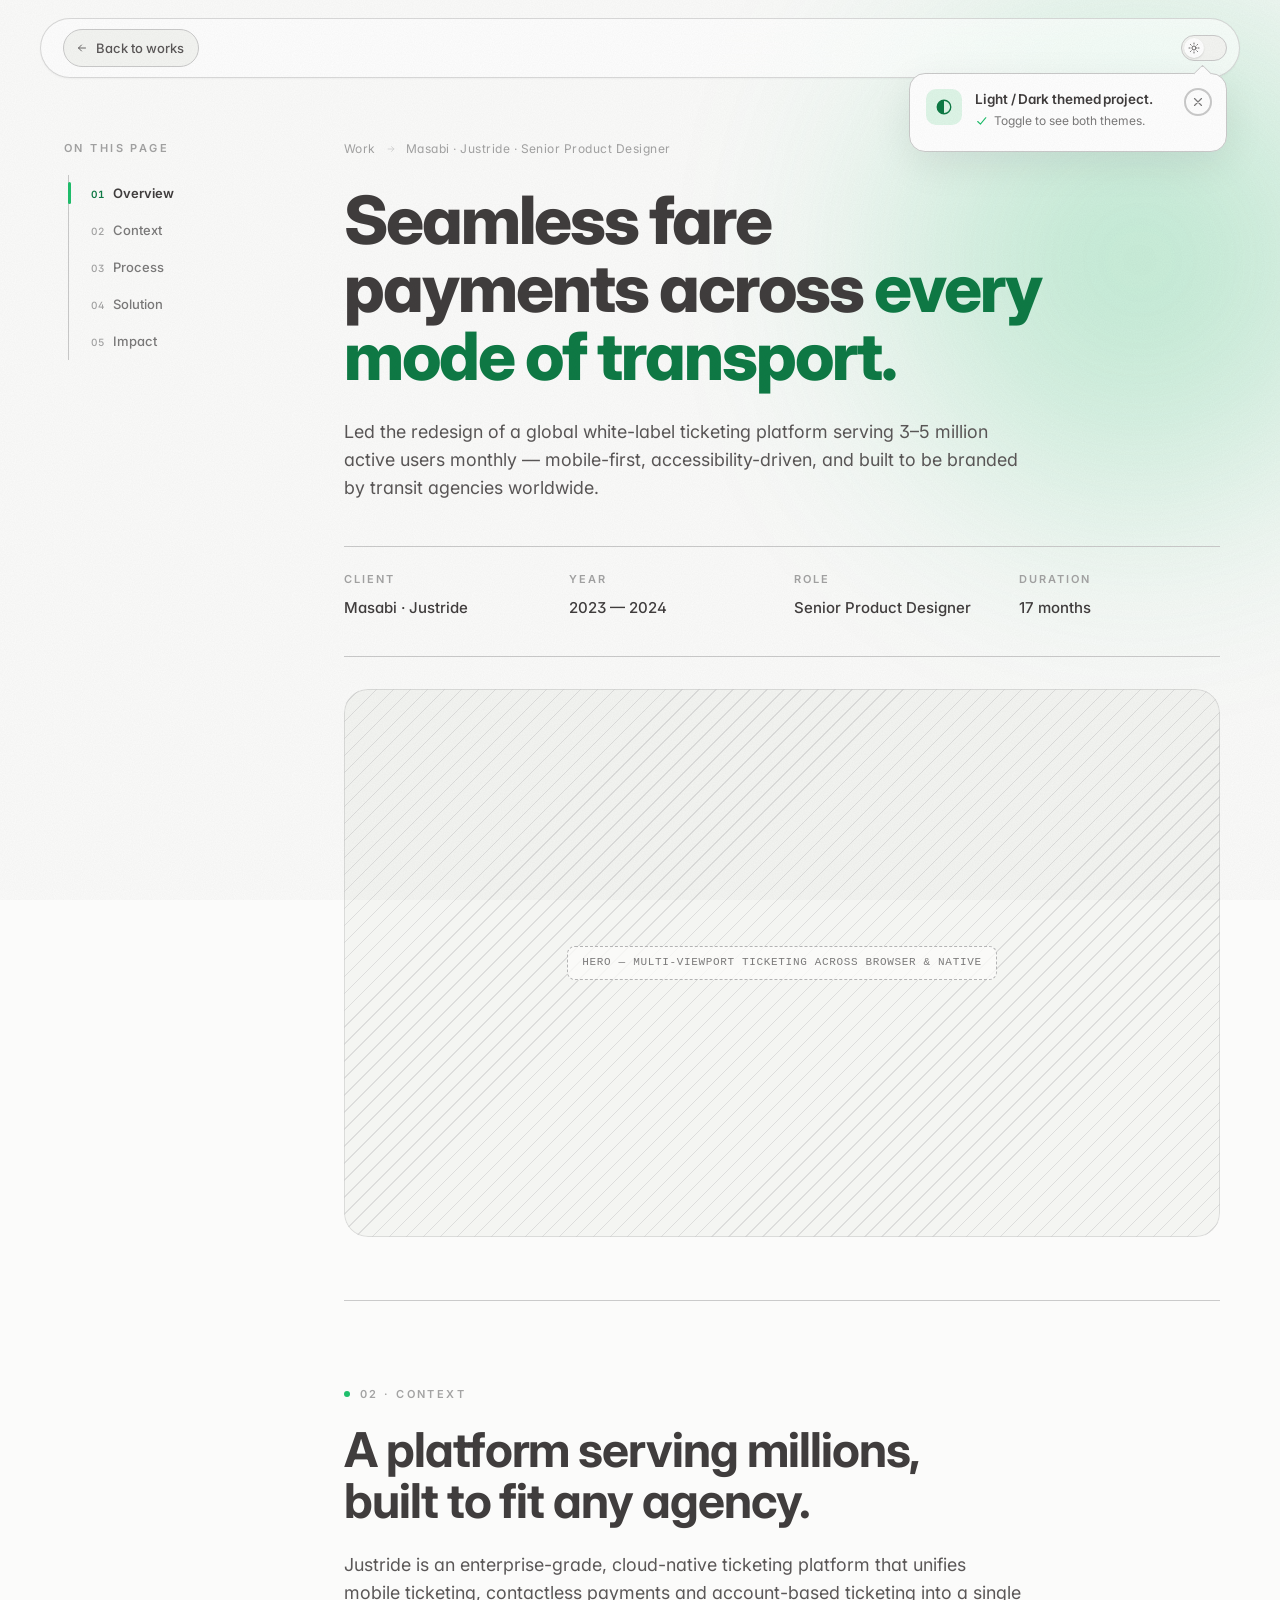
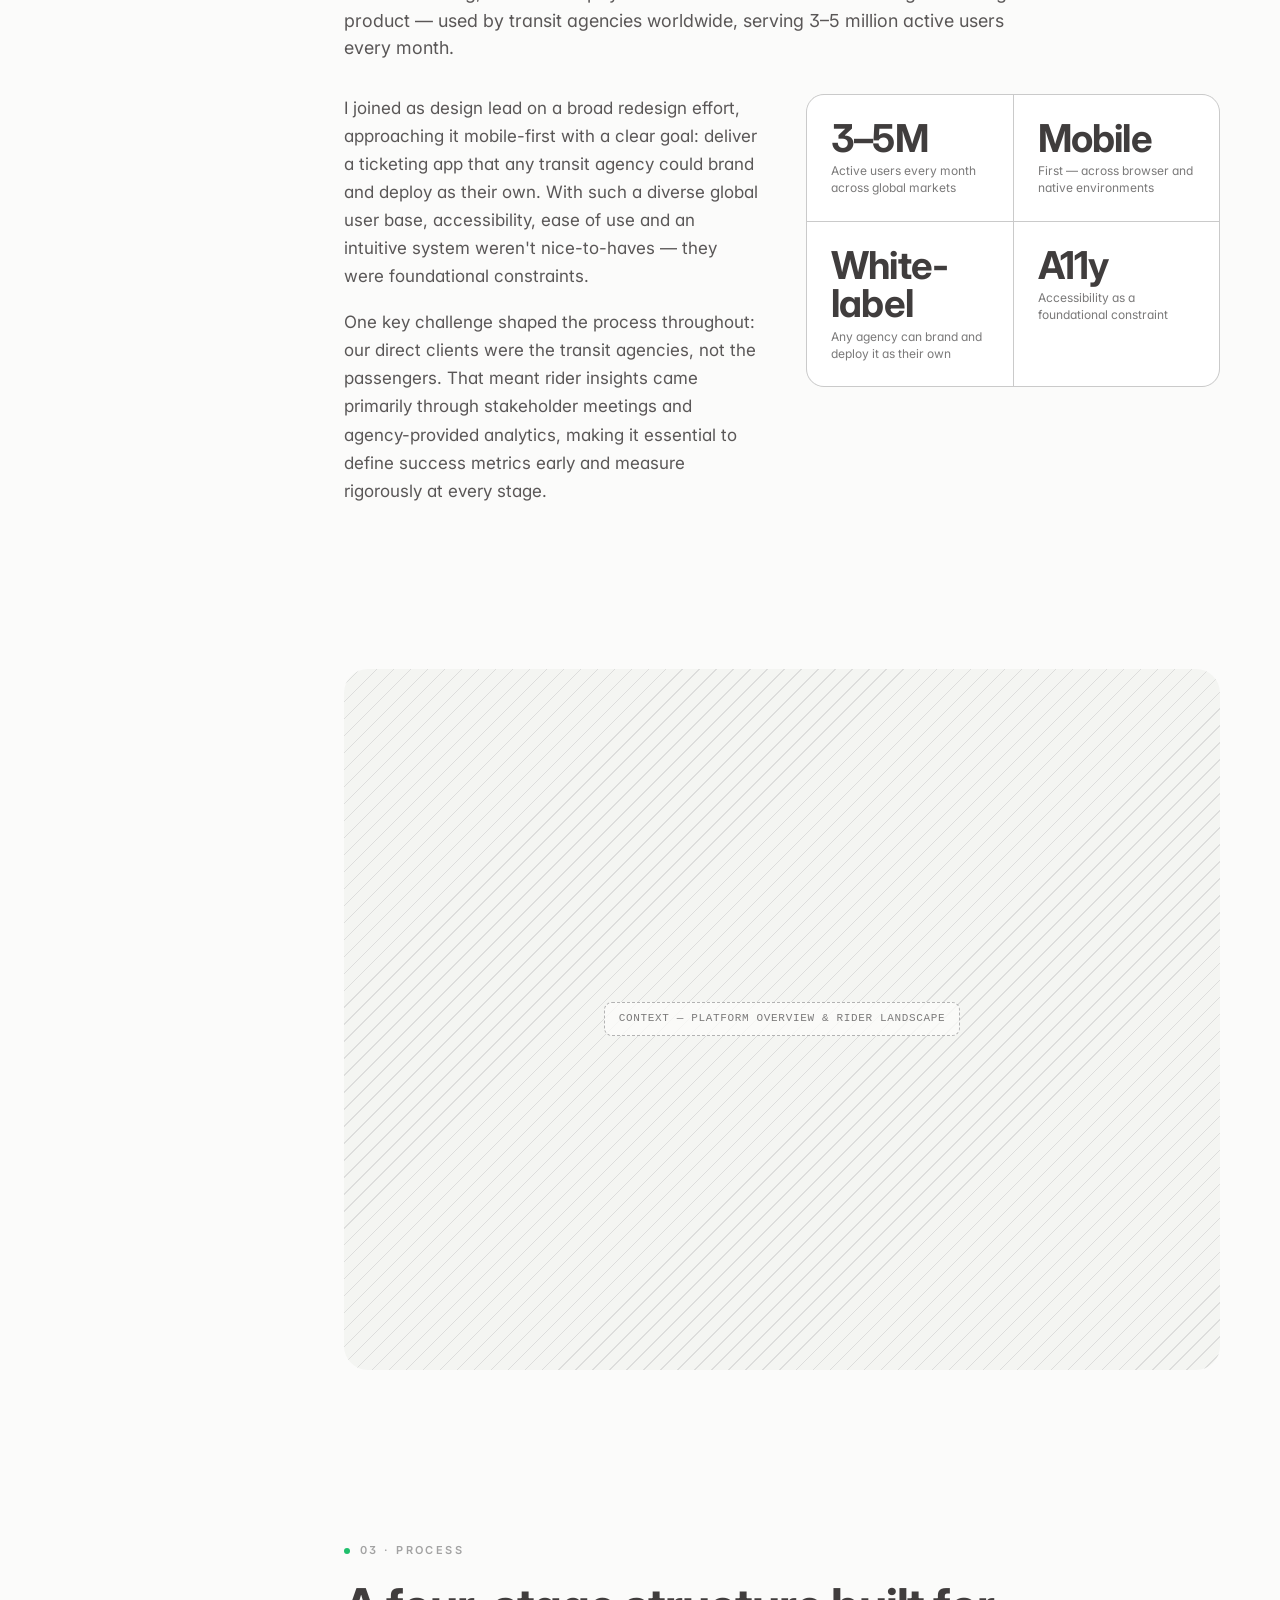
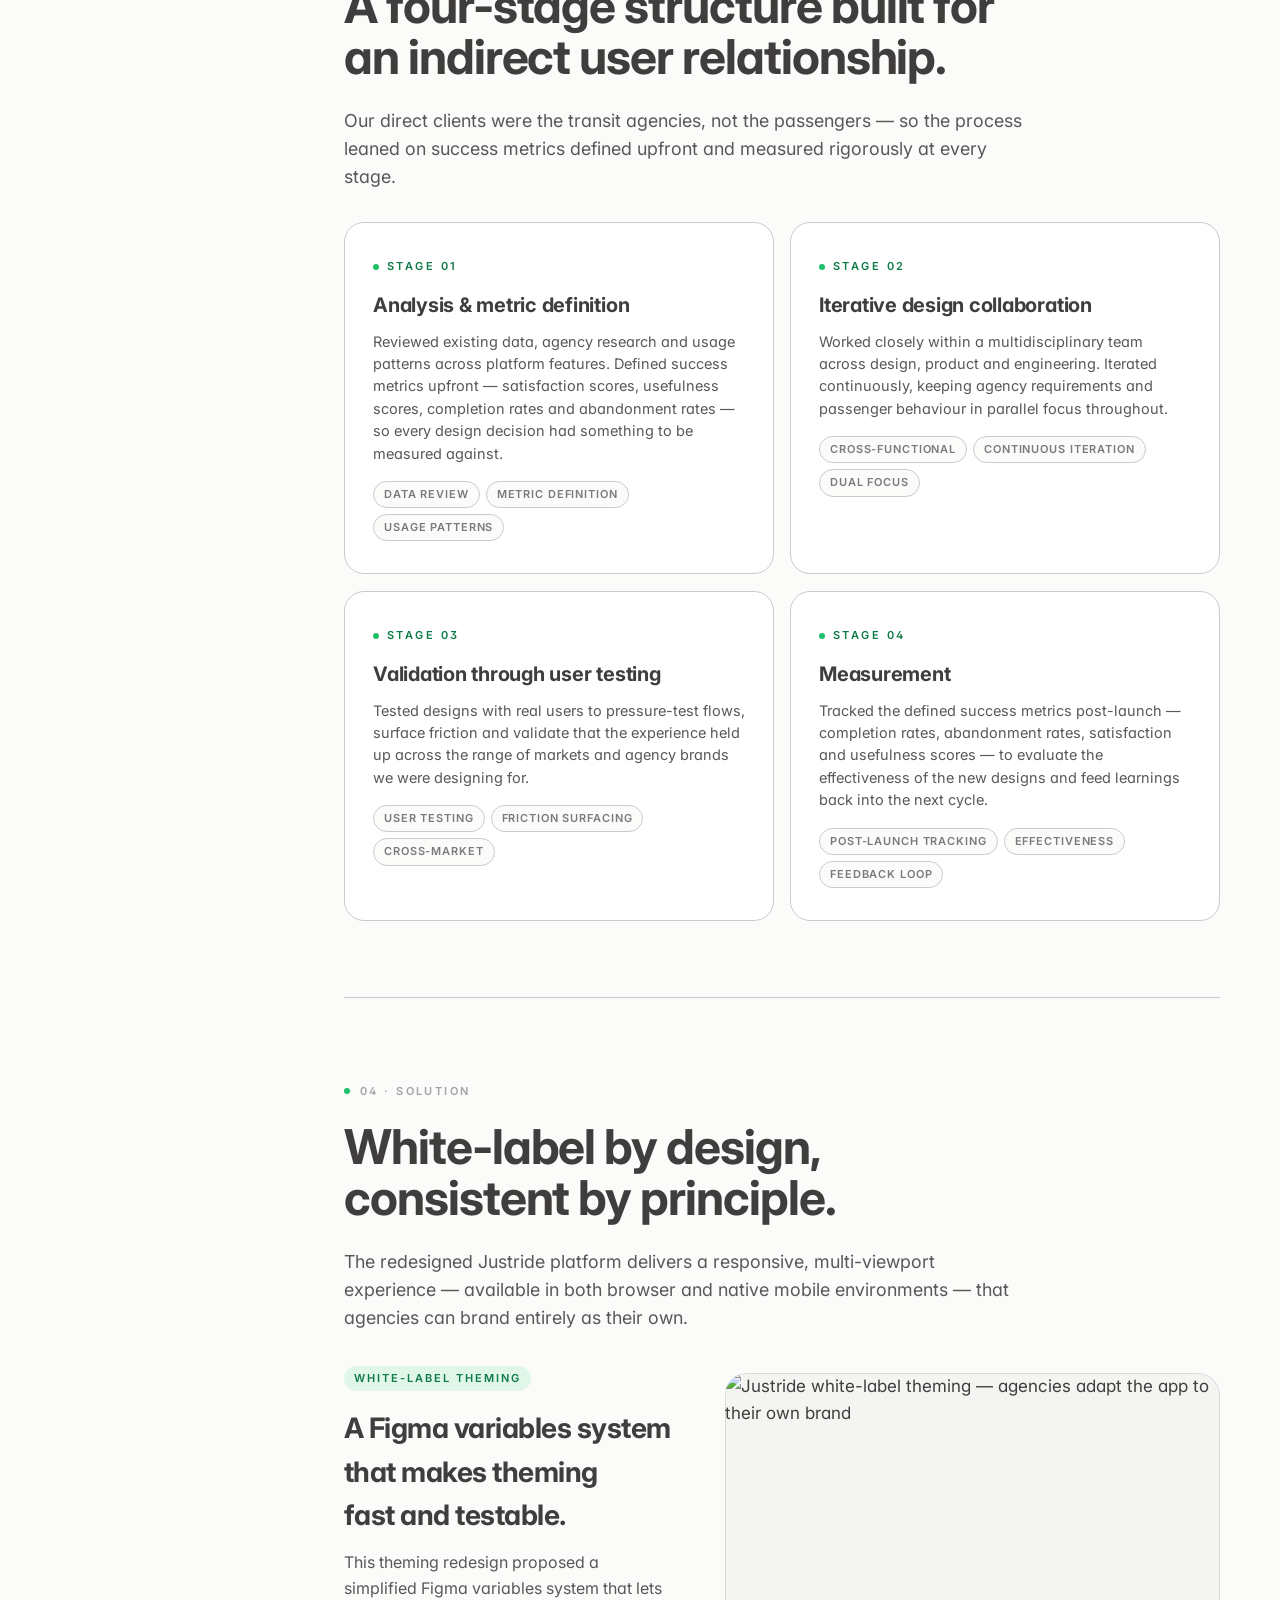
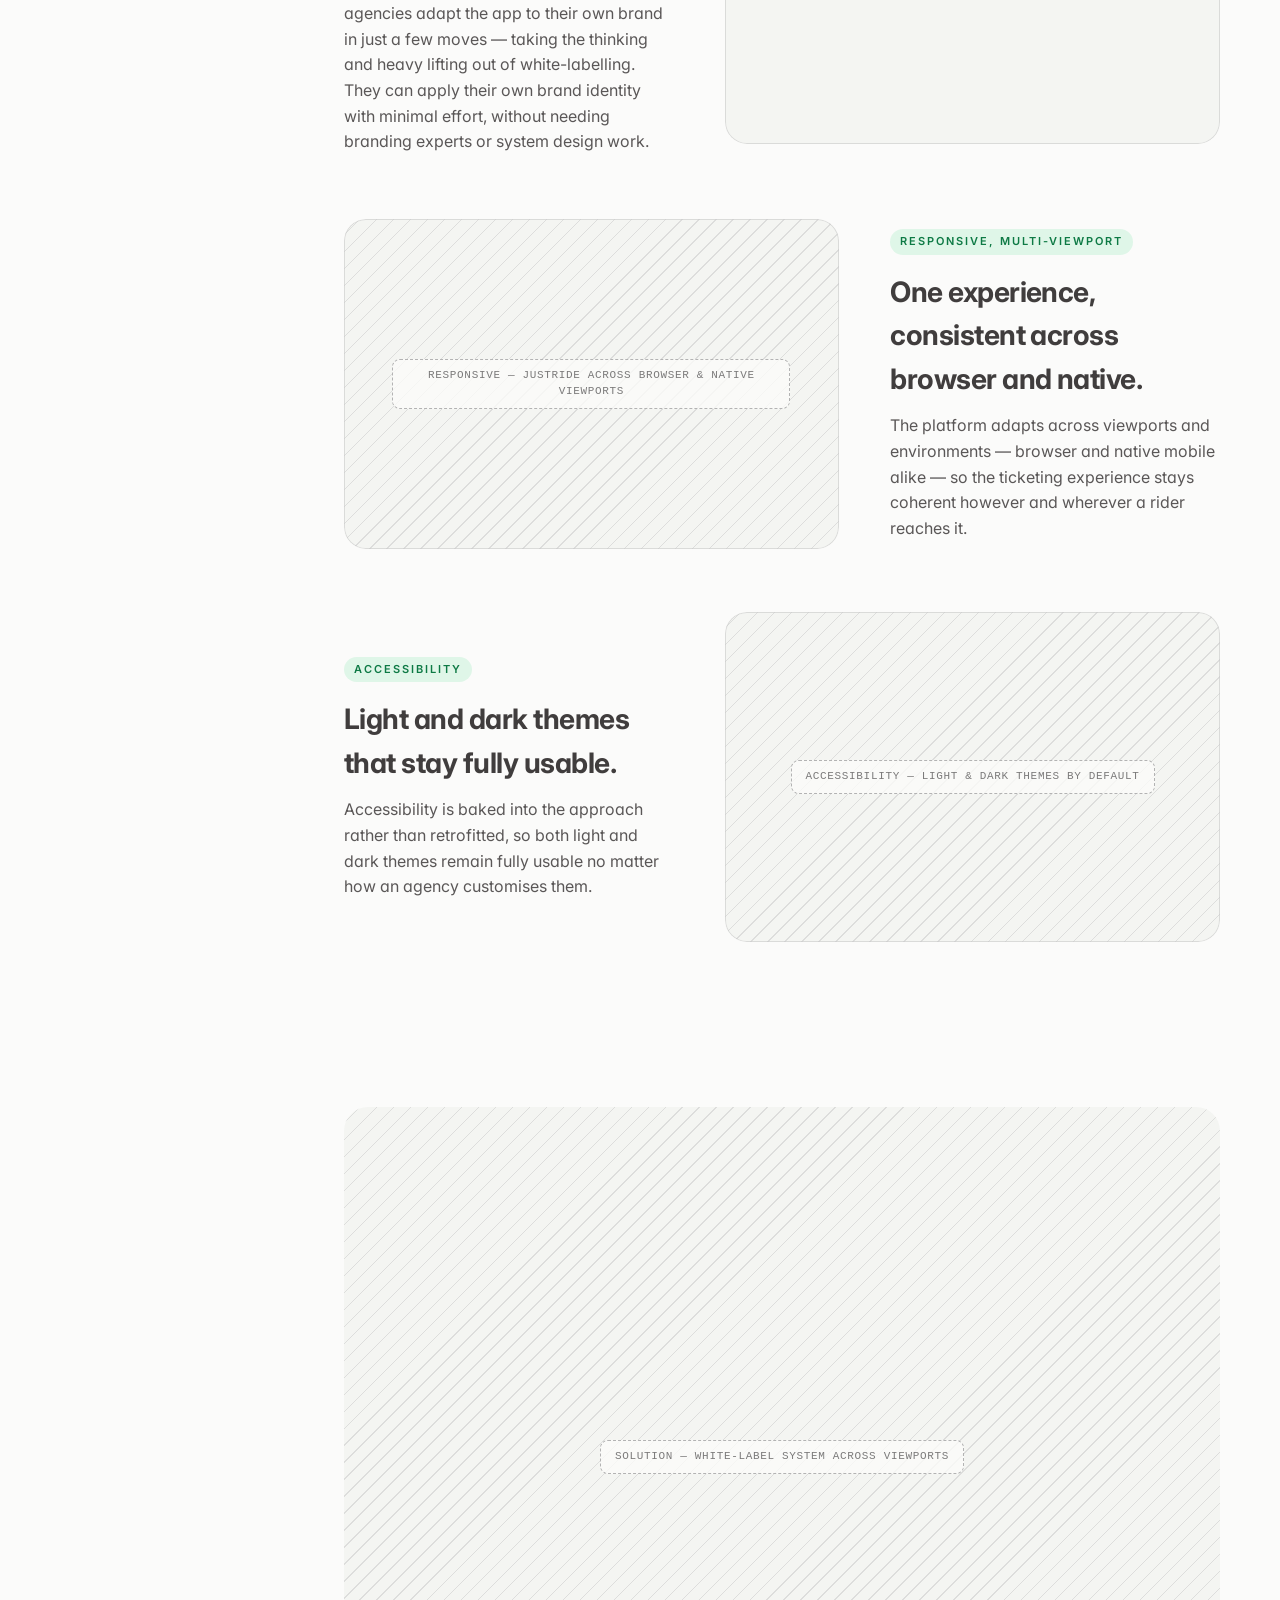
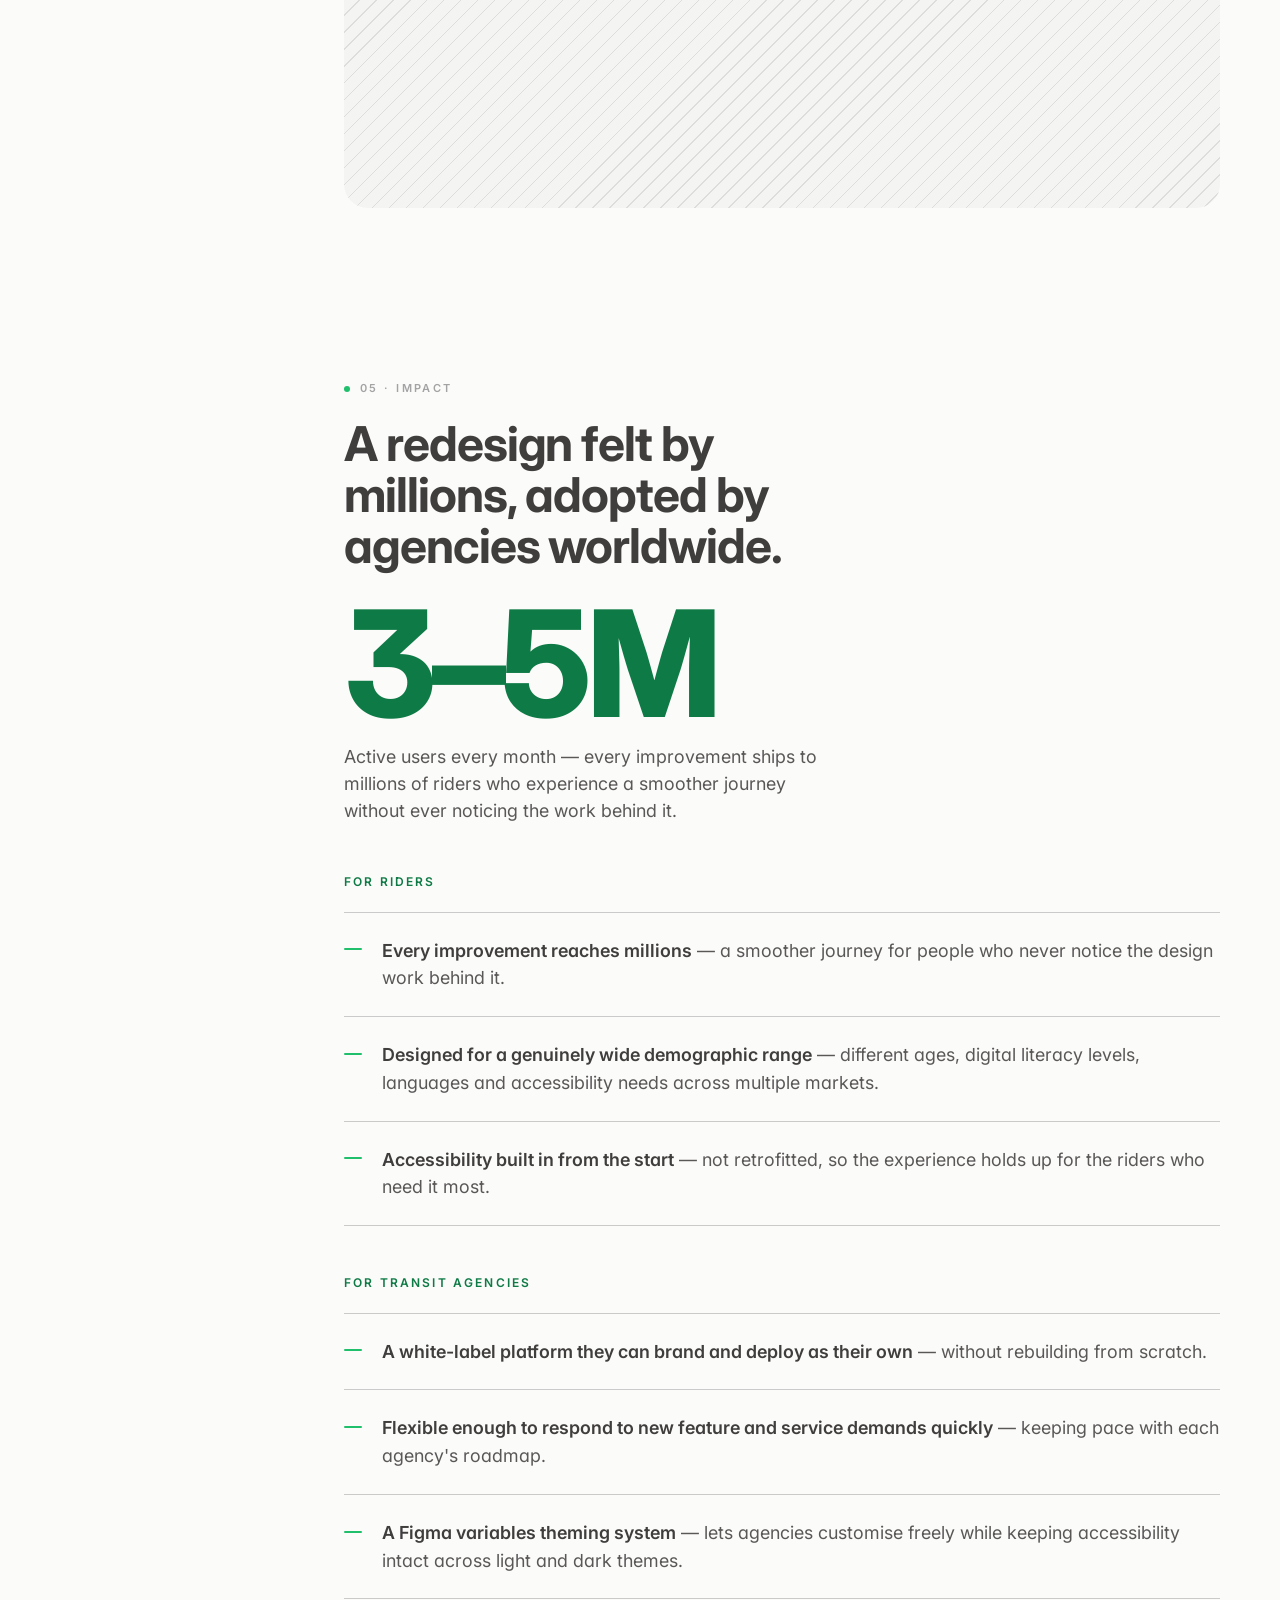
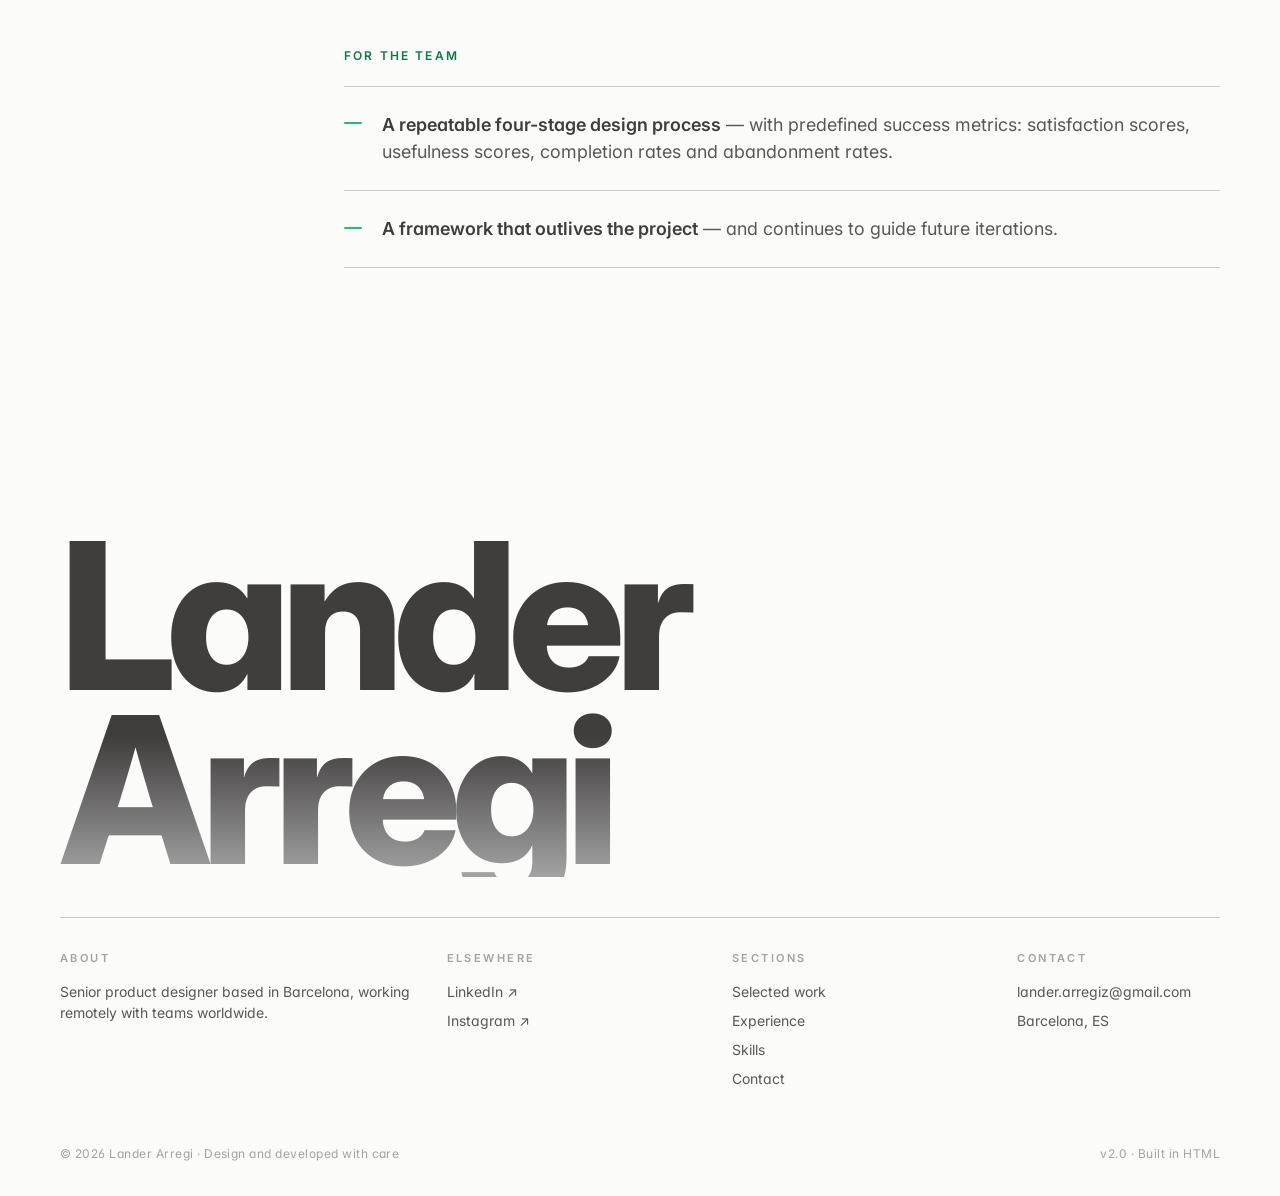
==== commit 9dffe518: "Add files via upload" ====
--- a/work/justride.html
+++ b/work/justride.html
@@ -2055,12 +2055,41 @@
 :root[data-theme="dark"] .cs-shot.cs-shot--light { display: none; }
 :root[data-theme="dark"] .cs-shot.cs-shot--dark  { display: block; }
 
-/* Transparent device composites float on a dynamic red backdrop.
-   Light: #CC0000 @ 40% · Dark: #B40000 @ 30%. */
-.cs-redbg { background: rgba(204, 0, 0, 0.40); }
-:root[data-theme="dark"] .cs-redbg { background: rgba(180, 0, 0, 0.30); }
+/* Image placeholder — shown behind the screenshots so an empty / missing /
+   slow image reveals a labelled striped slot instead of a blank box. The
+   real image sits on top (z-index 1) and covers it once loaded; onerror
+   hides a broken image so the placeholder shows through. */
+.cs-ph {
+  position: absolute; inset: 0; z-index: 0;
+  display: flex; align-items: center; justify-content: center;
+  padding: 16px;
+  background:
+    repeating-linear-gradient(135deg,
+      transparent 0, transparent 11px,
+      color-mix(in srgb, var(--border) 55%, transparent) 11px,
+      color-mix(in srgb, var(--border) 55%, transparent) 12px),
+    var(--surface-alt);
+}
+.cs-ph span {
+  font-family: var(--font-mono);
+  font-size: 11px; letter-spacing: 0.06em; line-height: 1.45;
+  text-transform: uppercase; text-align: center;
+  color: var(--fg-2);
+  padding: 8px 14px;
+  border: 1px dashed var(--border-strong);
+  border-radius: 8px;
+  background: color-mix(in srgb, var(--bg) 78%, transparent);
+  max-width: 86%;
+}
+
+/* Screenshots already include their own background, so no red backdrop.
+   The container keeps its reserved aspect-ratio (so the slot never
+   collapses if an image is missing or slow), and the image fills it
+   edge-to-edge at full width via cover. */
+.cs-redbg { background: transparent; }
+:root[data-theme="dark"] .cs-redbg { background: transparent; }
 .cs-redbg .cs-shot {
-  object-fit: contain;
+  object-fit: cover;
   object-position: center;
   padding: 0;
 }
@@ -2210,8 +2239,9 @@
           </div>
 
           <div class="cs-hero__cover cs-redbg lp-reveal" data-delay="3">
-            <img class="cs-shot cs-shot--light" src="../assets/project-justride-hero-light.png" alt="Justride multi-viewport ticketing across browser and native mobile">
-            <img class="cs-shot cs-shot--dark" src="../assets/project-justride-hero-dark.png" alt="" aria-hidden="true">
+            <div class="cs-ph"><span>Hero — multi-viewport ticketing across browser &amp; native</span></div>
+            <img class="cs-shot cs-shot--light" src="../assets/project-justride-hero-light.png" alt="Justride multi-viewport ticketing across browser and native mobile" onerror="this.style.display='none'">
+            <img class="cs-shot cs-shot--dark" src="../assets/project-justride-hero-dark.png" alt="" aria-hidden="true" onerror="this.style.display='none'">
           </div>
         </section>
 
@@ -2235,7 +2265,7 @@
         </section>
 
         <figure class="cs-bigfig lp-reveal">
-          <div class="cs-bigfig__shot cs-redbg"><img class="cs-shot cs-shot--light" src="../assets/project-justride-context-light.png" alt="Justride platform overview and rider landscape"><img class="cs-shot cs-shot--dark" src="../assets/project-justride-context-dark.png" alt="" aria-hidden="true"></div>
+          <div class="cs-bigfig__shot cs-redbg"><div class="cs-ph"><span>Context — platform overview &amp; rider landscape</span></div><img class="cs-shot cs-shot--light" src="../assets/project-justride-context-light.png" alt="Justride platform overview and rider landscape" onerror="this.style.display='none'"><img class="cs-shot cs-shot--dark" src="../assets/project-justride-context-dark.png" alt="" aria-hidden="true" onerror="this.style.display='none'"></div>
         </figure>
 
         <section class="cs-section" id="process">
@@ -2307,7 +2337,7 @@
             </article>
 
             <article class="cs-screen cs-screen--flip lp-reveal">
-              <div class="cs-screen__shot cs-redbg"><img class="cs-shot cs-shot--light" src="../assets/project-justride-responsive-light.png" alt="Responsive Justride across browser and native viewports"><img class="cs-shot cs-shot--dark" src="../assets/project-justride-responsive-dark.png" alt="" aria-hidden="true"></div>
+              <div class="cs-screen__shot cs-redbg"><div class="cs-ph"><span>Responsive — Justride across browser &amp; native viewports</span></div><img class="cs-shot cs-shot--light" src="../assets/project-justride-responsive-light.png" alt="Responsive Justride across browser and native viewports" onerror="this.style.display='none'"><img class="cs-shot cs-shot--dark" src="../assets/project-justride-responsive-dark.png" alt="" aria-hidden="true" onerror="this.style.display='none'"></div>
               <div class="cs-screen__notes">
                 <span class="cs-screen__tag">Responsive, multi-viewport</span>
                 <h3 class="cs-screen__h">One experience, consistent across browser and native.</h3>
@@ -2321,13 +2351,13 @@
                 <h3 class="cs-screen__h">Light and dark themes that stay fully usable.</h3>
                 <p class="cs-screen__p">Accessibility is baked into the approach rather than retrofitted, so both light and dark themes remain fully usable no matter how an agency customises them.</p>
               </div>
-              <div class="cs-screen__shot cs-redbg"><img class="cs-shot cs-shot--light" src="../assets/project-justride-a11y-light.png" alt="Accessible light and dark themes by default"><img class="cs-shot cs-shot--dark" src="../assets/project-justride-a11y-dark.png" alt="" aria-hidden="true"></div>
+              <div class="cs-screen__shot cs-redbg"><div class="cs-ph"><span>Accessibility — light &amp; dark themes by default</span></div><img class="cs-shot cs-shot--light" src="../assets/project-justride-a11y-light.png" alt="Accessible light and dark themes by default" onerror="this.style.display='none'"><img class="cs-shot cs-shot--dark" src="../assets/project-justride-a11y-dark.png" alt="" aria-hidden="true" onerror="this.style.display='none'"></div>
             </article>
           </div>
         </section>
 
         <figure class="cs-bigfig lp-reveal">
-          <div class="cs-bigfig__shot cs-redbg"><img class="cs-shot cs-shot--light" src="../assets/project-justride-solution-light.png" alt="White-label Justride system across viewports"><img class="cs-shot cs-shot--dark" src="../assets/project-justride-solution-dark.png" alt="" aria-hidden="true"></div>
+          <div class="cs-bigfig__shot cs-redbg"><div class="cs-ph"><span>Solution — white-label system across viewports</span></div><img class="cs-shot cs-shot--light" src="../assets/project-justride-solution-light.png" alt="White-label Justride system across viewports" onerror="this.style.display='none'"><img class="cs-shot cs-shot--dark" src="../assets/project-justride-solution-dark.png" alt="" aria-hidden="true" onerror="this.style.display='none'"></div>
         </figure>
 
         <section class="cs-section" id="impact">
@@ -2390,7 +2420,7 @@
           </div>
           <div class="lp-footer__col">
             <h5>Contact</h5>
-            <a href="/cdn-cgi/l/email-protection#a7cbc6c9c3c2d589c6d5d5c2c0cedde7c0cac6cecb89c4c8ca"><span class="__cf_email__" data-cfemail="761a17181213045817040413111f0c36111b171f1a5815191b">[email&#160;protected]</span></a>
+            <a href="mailto:lander.arregiz@gmail.com">lander.arregiz@gmail.com</a>
             <p>Barcelona, ES</p>
           </div>
         </div>
@@ -2402,7 +2432,7 @@
     </footer>
   </main>
 
-  <script data-cfasync="false" src="/cdn-cgi/scripts/5c5dd728/cloudflare-static/email-decode.min.js"></script><script>
+  <script>
   (function () {
     var STORAGE_KEY = 'la-theme';
 
